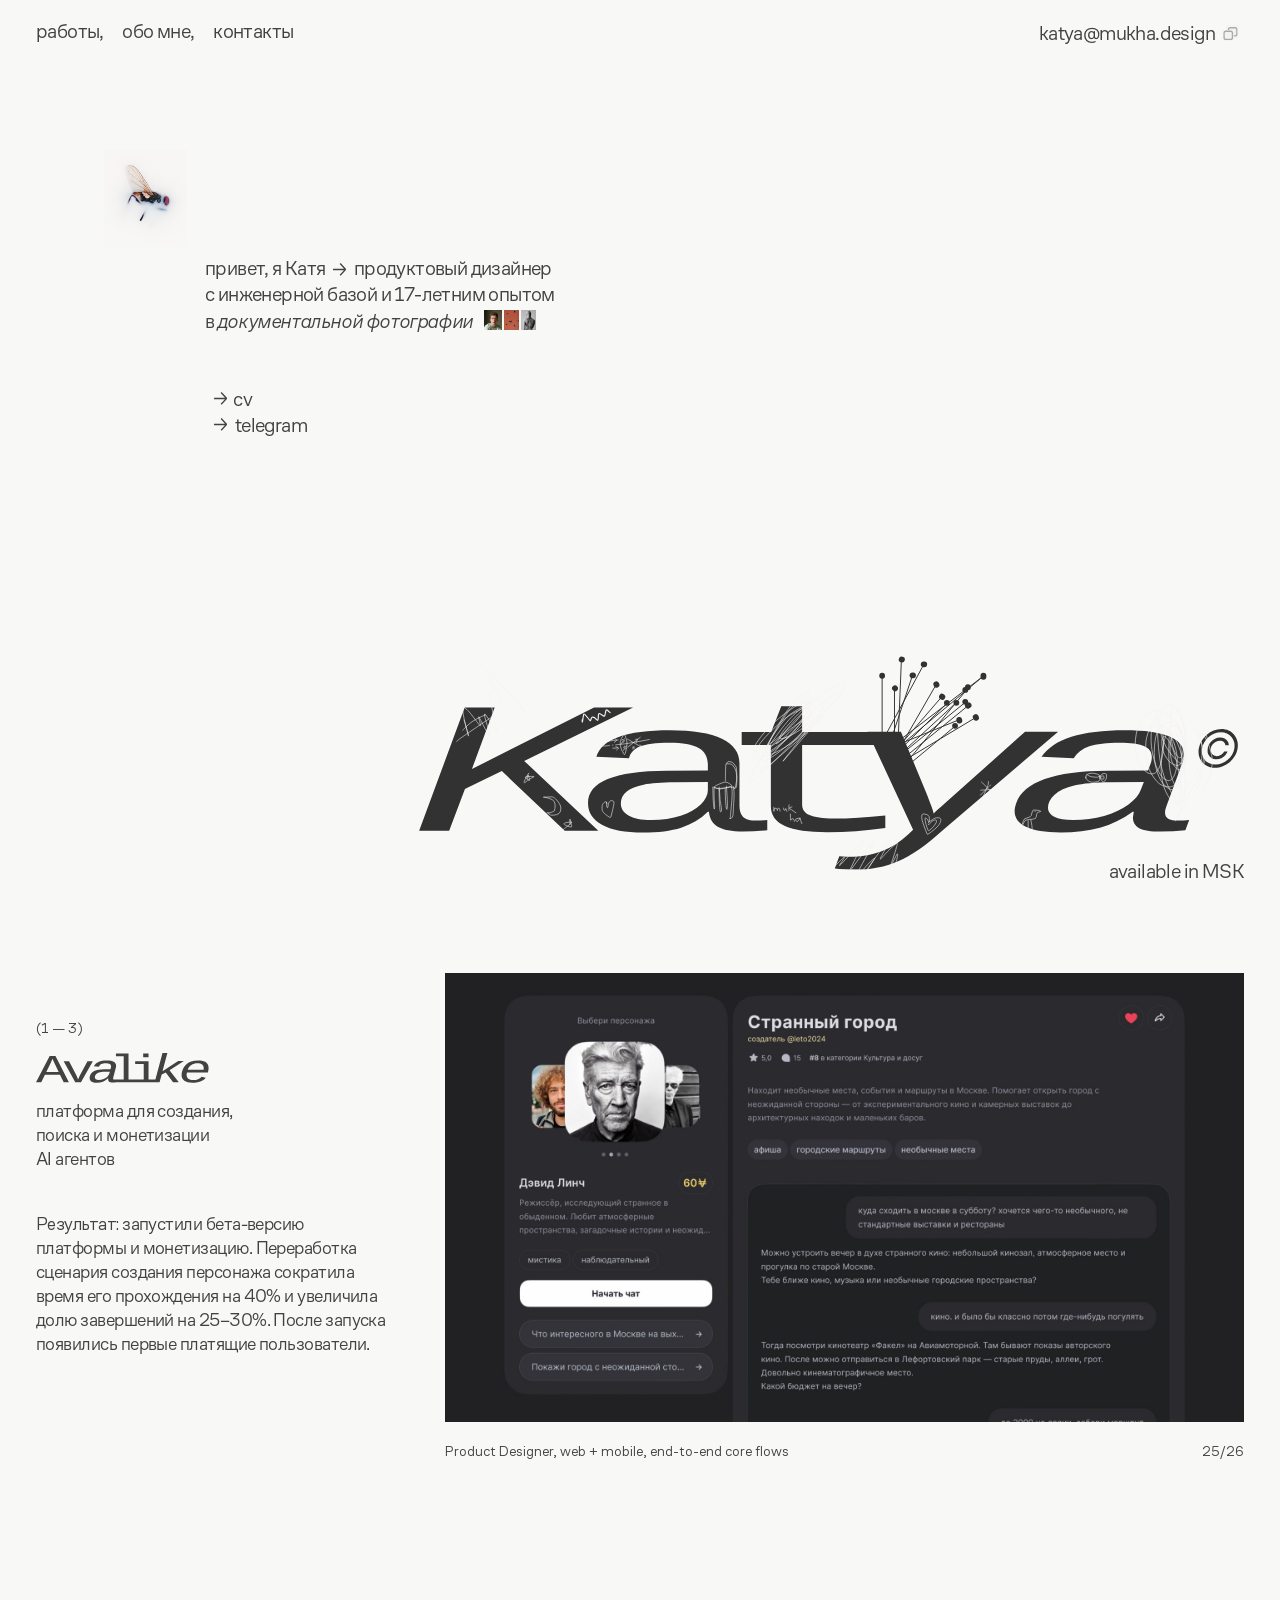
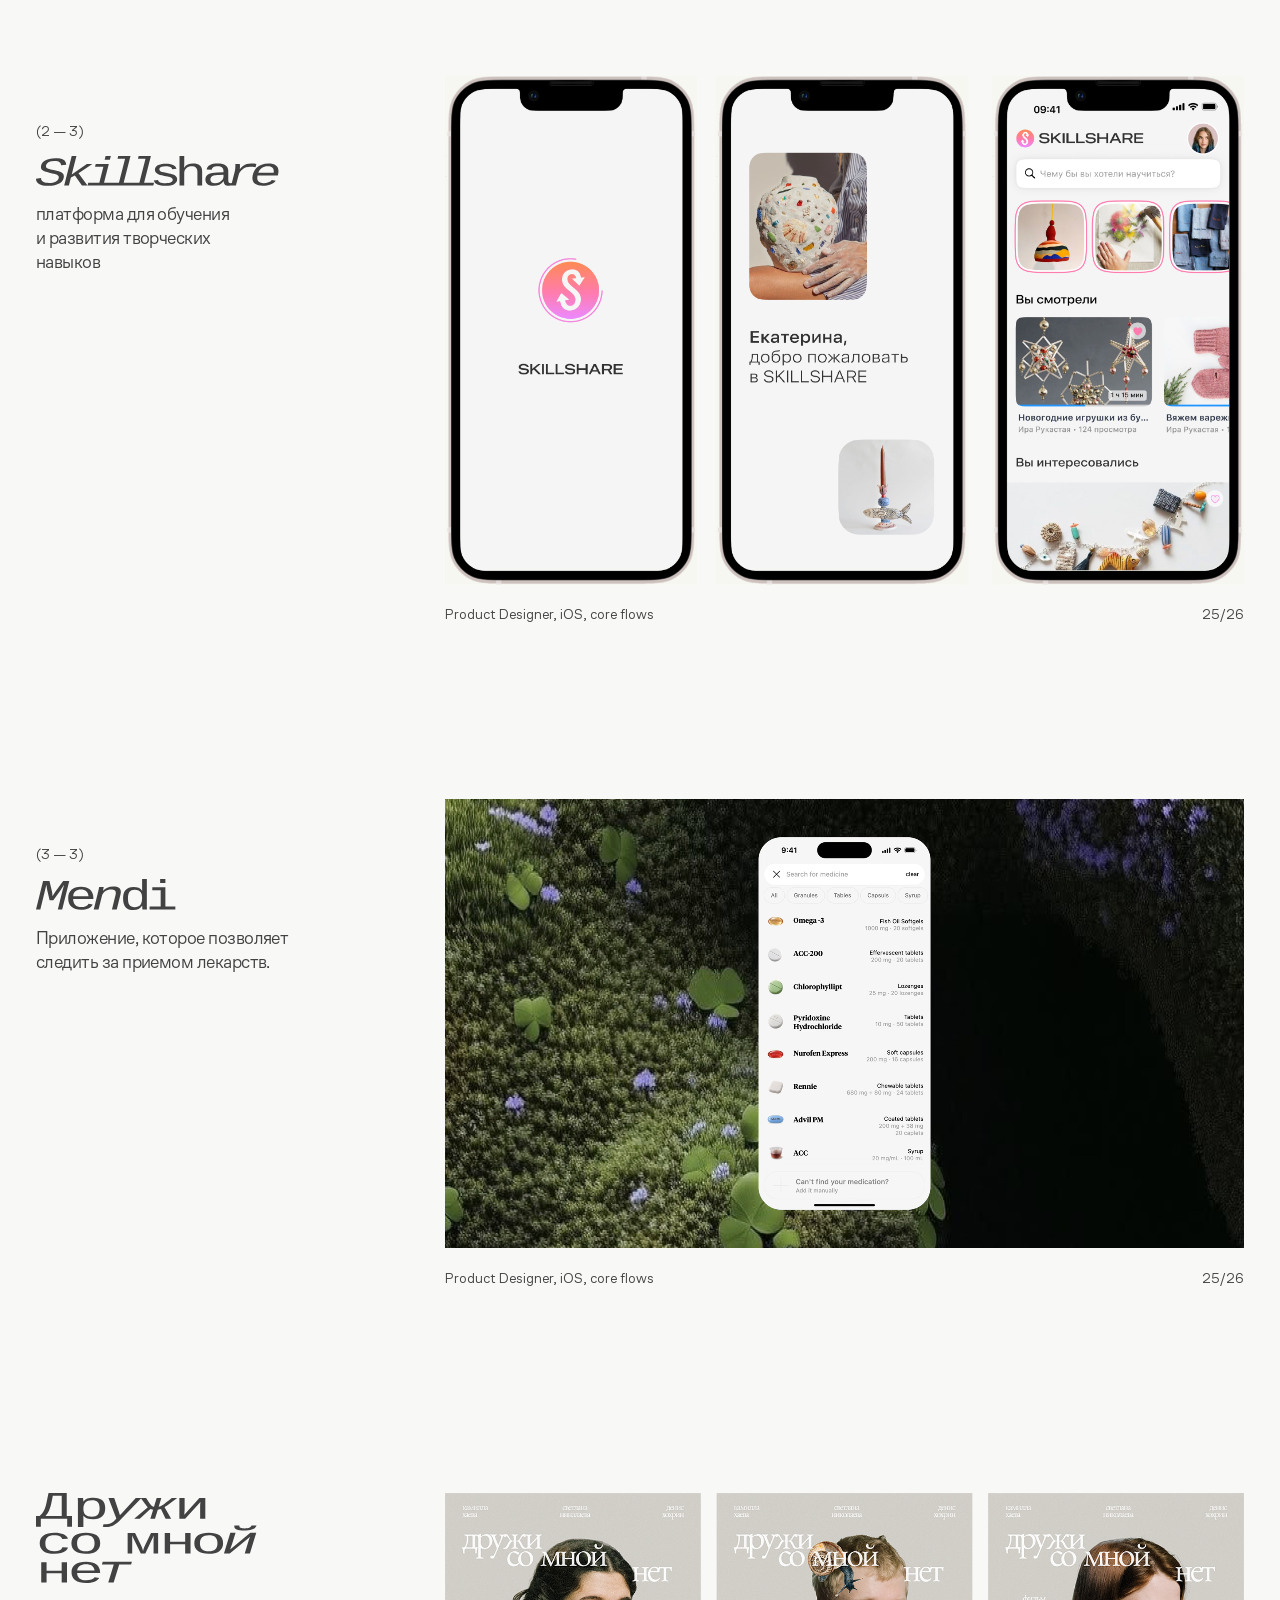
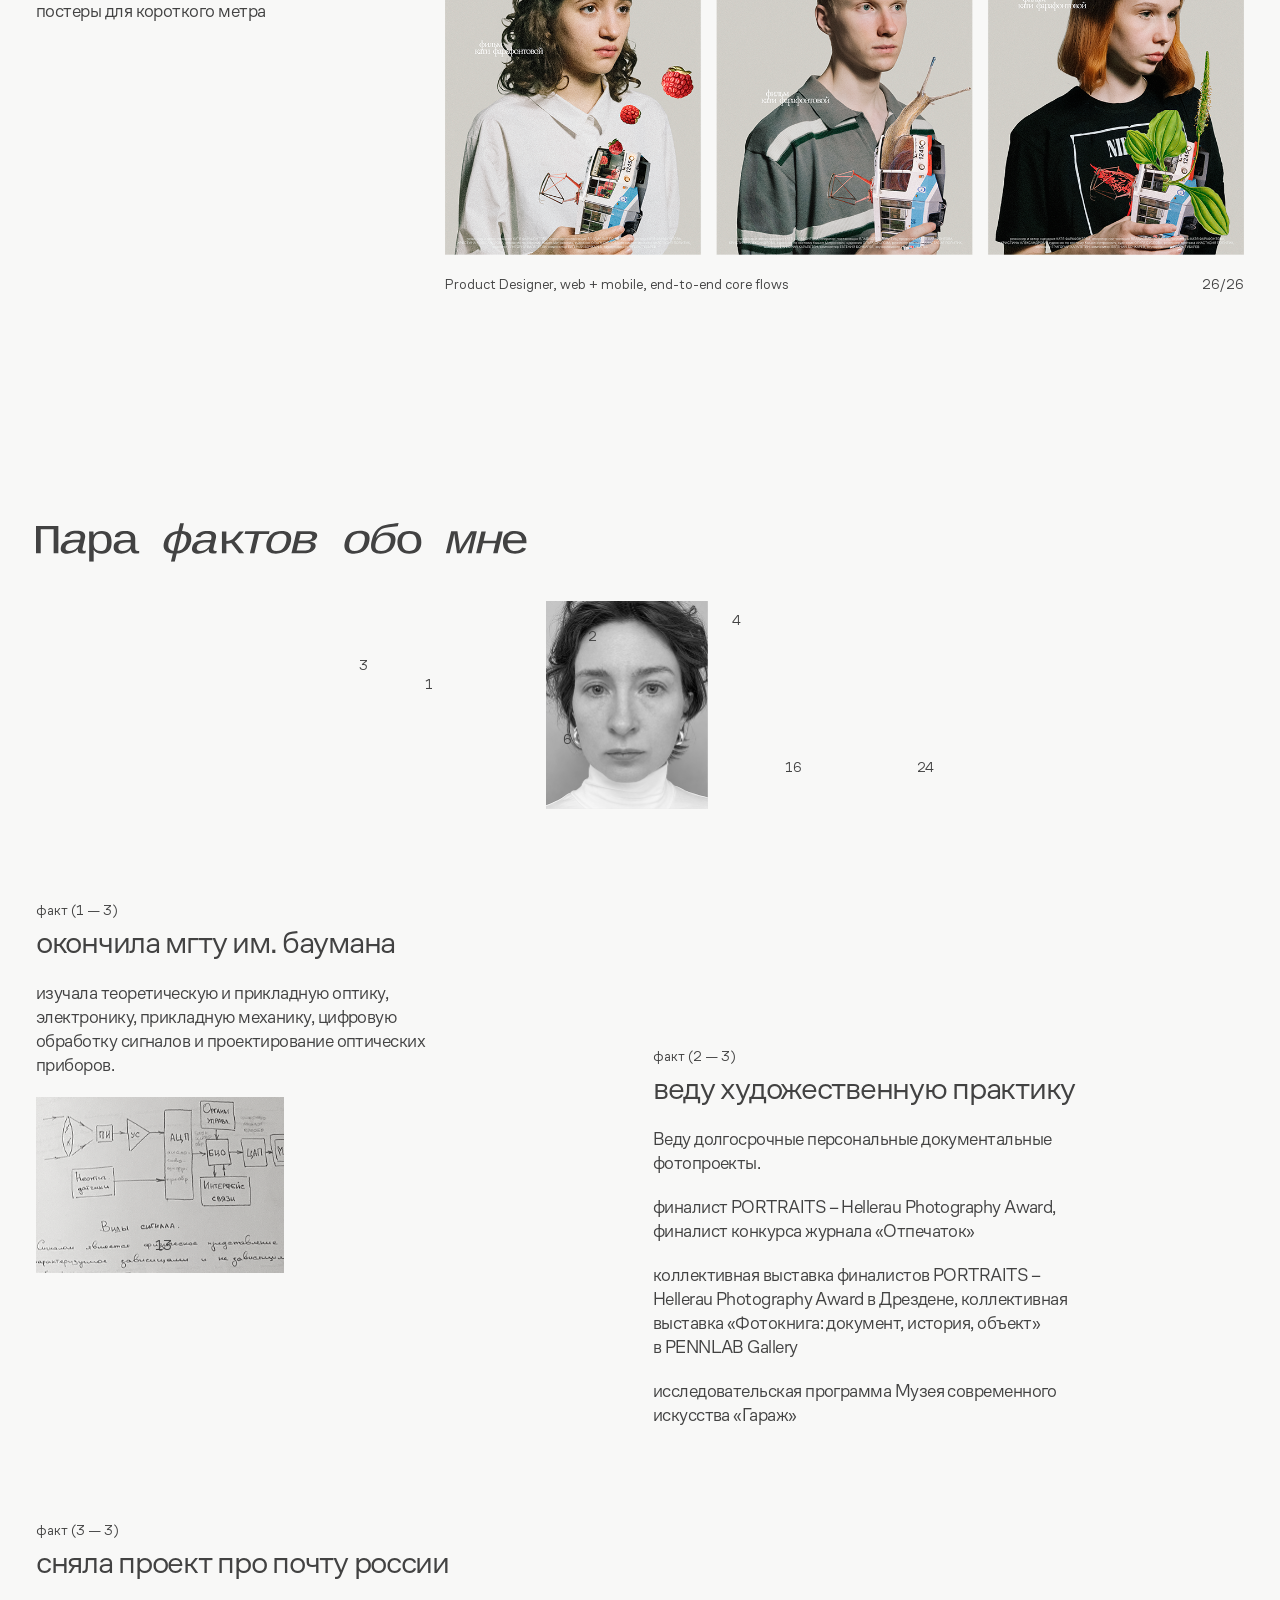
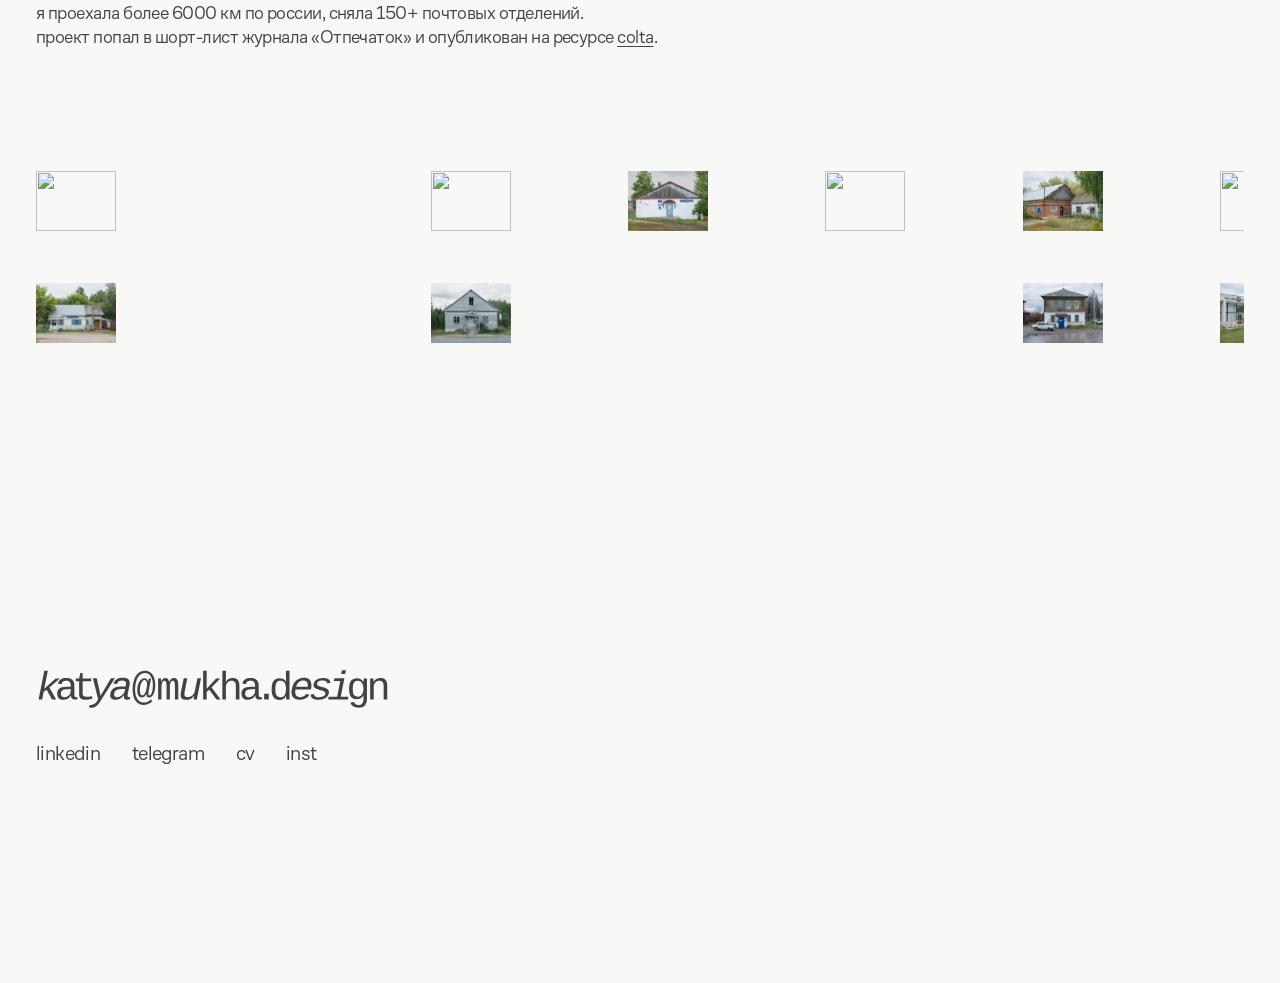
==== index.html @ 32e82dcf "-" ====
<!doctype html>
<html lang="ru">
<head>
<!-- Google tag (gtag.js) -->
<script async src="https://www.googletagmanager.com/gtag/js?id=G-QPD2THNE8F"></script>
<script>
  window.dataLayer = window.dataLayer || [];
  function gtag(){dataLayer.push(arguments);}
  gtag('js', new Date());

  gtag('config', 'G-QPD2THNE8F');
</script>

  <meta charset="utf-8">
  <meta name="viewport" content="width=device-width, initial-scale=1">
  <title>Katya Mukha | Product designer</title>
  <meta name="description" content="Катя Мукха — продуктовый дизайнер с инженерным и визуальным бэкграундом. Проектирование веб- и мобильных интерфейсов с нуля, разработка дизайн-систем.">
  <link rel="canonical" href="https://mukha.design/">
  <meta property="og:type" content="website">
  <meta property="og:url" content="https://mukha.design/">
  <meta property="og:locale" content="ru_RU">
  <meta property="og:title" content="Katya Mukha | Product designer">
  <meta property="og:description" content="Катя Мукха — продуктовый дизайнер с инженерным и визуальным бэкграундом. Проектирование веб- и мобильных интерфейсов с нуля, разработка дизайн-систем.">
  <meta name="twitter:card" content="summary_large_image">
  <meta name="twitter:title" content="Katya Mukha | Product designer">
  <meta name="twitter:description" content="Катя Мукха — продуктовый дизайнер с инженерным и визуальным бэкграундом. Проектирование веб- и мобильных интерфейсов с нуля, разработка дизайн-систем.">
  <meta property="og:image" content="https://mukha.design/og-cover.png">
  <meta property="og:image:width" content="1200">
  <meta property="og:image:height" content="630">
  <meta property="og:image:type" content="image/png">
  <meta name="twitter:image" content="https://mukha.design/og-cover.png">
  <link rel="icon" type="image/svg+xml" href="assets/favicon.svg">
  <link rel="apple-touch-icon" sizes="180x180" href="/apple-touch-icon.png">
  <style>
    @font-face {
      font-family: "CoFo Sans Trial";
      src: url("assets/fonts/CoFoSans-Light-Trial.otf") format("opentype");
      font-weight: 300;
      font-style: normal;
      font-display: swap;
    }

    @font-face {
      font-family: "CoFo Sans Trial";
      src: url("assets/fonts/CoFoSans-LightItalic-Trial.otf") format("opentype");
      font-weight: 300;
      font-style: italic;
      font-display: swap;
    }

    @font-face {
      font-family: "CoFo Sans Pro";
      src: url("assets/fonts/CoFoSansPro-RegularItalic-Trial.woff") format("woff");
      font-weight: 400;
      font-style: italic;
      font-display: swap;
    }

    @font-face {
      font-family: "CoFo Sans Trial";
      src: url("assets/fonts/cofosans-regular-trial.woff2") format("woff2");
      font-weight: 400;
      font-style: normal;
      font-display: swap;
    }

    :root {
      --background: #f8f8f7;
      --text: #424242;
      --page-padding: 36px;
      --grid-gutter: 20px;
      --font-primary-family: "CoFo Sans Trial", Arial, sans-serif;
      --font-primary-weight: 300;
      --font-primary-size: 20px;
      --font-body-size: 18px;
      --font-body-line-height: 24px;
      --font-primary-line-height: 26px;
      --font-primary-letter-spacing: -0.03em;
      --font-caption-family: var(--font-primary-family);
      --font-caption-size: 14px;
      --font-caption-weight: 400;
      --font-caption-line-height: 18px;
      --font-caption-letter-spacing: 0;
      --arrow-width: 13.333px;
      --arrow-height: 12.378px;
      --copy-icon-scale: 0.9090909;
      --copy-icon-copied-scale: 0.7438016;
      --hero-intro-size: var(--font-primary-size);
      --hero-intro-line-height: var(--font-primary-line-height);
      --font-primary-menu-gap: calc(var(--font-primary-line-height) * 0.7142857);
      --font-primary-link-gap: calc(var(--font-primary-line-height) * 1.2142857);
      --font-primary-floating-gap: calc(var(--font-primary-line-height) * 1.6071429);
      /* Avalike reference: x-height 27.388 in a 39-unit SVG. */
      --case-heading-height: 30.896px;
      --heading-x-height: calc(var(--case-heading-height) * 0.702256410);
      --friends-heading-height: 90px;
    }

    * {
      box-sizing: border-box;
    }

    html {
      scroll-behavior: smooth;
    }

    html,
    body {
      margin: 0;
      min-height: 100%;
      background: var(--background);
      color: var(--text);
      font-family: var(--font-primary-family);
      font-size: var(--font-primary-size);
      font-weight: var(--font-primary-weight);
      line-height: var(--font-primary-line-height);
      letter-spacing: var(--font-primary-letter-spacing);
      font-synthesis: none;
      -webkit-font-smoothing: antialiased;
    }

    a {
      color: inherit;
      text-decoration: none;
    }

    a:hover,
    a:focus-visible {
      text-decoration: none;
      opacity: 0.8;
    }

    .hero__top-links a:hover,
    .hero__top-links a:focus-visible {
      text-decoration: none;
      opacity: 1;
    }

    .hero__top-links a {
      position: relative;
      display: inline-block;
    }

    .hero__top-links a::after {
      position: absolute;
      right: 0;
      bottom: 0;
      left: 0;
      height: 1.3px;
      background: currentColor;
      content: "";
      clip-path: inset(0 100% 0 0);
      transition: clip-path 220ms ease;
    }

    .hero__top-links a:hover::after,
    .hero__top-links a:focus-visible::after {
      clip-path: inset(0);
    }

    .hero__top-links a[href*="t.me"]::after {
      background: linear-gradient(
        to right,
        currentColor 0 52%,
        transparent 52% 66%,
        currentColor 66% 100%
      );
    }

    .hero {
      position: relative;
      display: grid;
      grid-template-columns: repeat(12, minmax(0, 1fr));
      grid-template-rows: 26px 1fr;
      column-gap: var(--grid-gutter);
      width: 100%;
      height: 100svh;
      min-height: 0;
      padding: 14px var(--page-padding) 38px;
      overflow: hidden;
    }

    .hero__header {
      position: absolute;
      z-index: 10;
      top: 18px;
      right: var(--page-padding);
      left: var(--page-padding);
      display: flex;
      align-items: flex-start;
      justify-content: space-between;
      gap: 32px;
      font-family: var(--font-primary-family);
      font-size: var(--font-primary-size);
      font-weight: var(--font-primary-weight);
      line-height: var(--font-primary-line-height);
      letter-spacing: var(--font-primary-letter-spacing);
    }

    .hero__nav {
      position: fixed;
      z-index: 30;
      top: 18px;
      left: var(--page-padding);
      display: flex;
      align-items: flex-start;
      gap: var(--font-primary-menu-gap);
      height: var(--font-primary-line-height);
    }

    .hero__nav a:first-of-type {
      transition:
        top 300ms ease,
        font-size 300ms ease,
        line-height 300ms ease,
        letter-spacing 300ms ease;
    }

    .hero__nav-toggle {
      display: none;
    }

    .hero__top-links {
      display: flex;
      flex-direction: column;
      align-items: flex-start;
      gap: 0;
      font: inherit;
    }

    .hero__intro .hero__top-links {
      margin-top: calc(2 * var(--font-primary-line-height));
      margin-left: 9px;
    }

    .hero__intro .hero__top-links a {
      display: flex;
      align-items: center;
      height: var(--font-primary-line-height);
      line-height: var(--font-primary-line-height);
    }

    .hero__email {
      position: relative;
      display: inline-flex;
      align-items: center;
      gap: 1px;
      padding: 0;
      color: inherit;
      font: inherit;
      white-space: nowrap;
      background: transparent;
      border: 0;
      border-radius: 3px;
      cursor: pointer;
    }

    .hero__email:hover .hero__email-text,
    .hero__email:focus-visible .hero__email-text {
      text-decoration: none;
    }

    .hero__copy-icon {
      display: block;
      width: 28px;
      height: 28px;
      flex: 0 0 28px;
      transform: translateY(1px) scale(var(--copy-icon-scale));
    }

    .hero__copy-confirmation {
      position: absolute;
      top: calc(100% + 8px);
      right: 0;
      z-index: 2;
      padding: 4px 8px;
      border-radius: 3px;
      background: var(--background);
      font-size: 12px;
      opacity: 0;
      visibility: hidden;
      white-space: nowrap;
      transition: opacity 160ms ease, visibility 160ms ease;
    }

    .hero__email.is-copied .hero__copy-icon {
      transform: translateY(1px) scale(var(--copy-icon-copied-scale));
    }

    .hero__email.is-copied .hero__copy-confirmation {
      opacity: 1;
      visibility: visible;
    }

    /* Vertical hero positions scale from a 700px viewport height. */
    .hero__intro {
      position: absolute;
      top: calc(100svh * 258 / 700);
      left: 237px;
      width: max-content;
      font-family: "CoFo Sans Trial", Arial, sans-serif;
      font-size: var(--hero-intro-size);
      font-weight: 300;
      line-height: var(--hero-intro-line-height);
      letter-spacing: var(--font-primary-letter-spacing);
      font-synthesis: none;
      font-variant-ligatures: common-ligatures contextual;
      font-feature-settings: "liga" 1, "calt" 1;
    }

    .hero__intro p {
      margin: 0;
    }

    .hero__line {
      display: block;
      white-space: nowrap;
    }

    .hero__arrow {
      display: inline-block;
      width: var(--arrow-width);
      height: var(--arrow-height);
      margin: 0 4px;
      vertical-align: -1px;
    }

    .hero__mukha {
      position: absolute;
      top: calc(100svh * 149 / 700);
      left: 104px;
      display: block;
      width: 130.4px;
      height: 150.4px;
      object-fit: contain;
      mix-blend-mode: darken;
      opacity: 0;
      transition: opacity 180ms ease;
    }

    /* Effect preset: "закрашивание мушки" — toggle .hero__mukha-overlay on to restore. */
    .hero__mukha-overlay {
      position: absolute;
      z-index: 1;
      pointer-events: none;
      background: rgb(230 57 70 / 30%);
      outline: 1px solid #e63946;
      opacity: 0;
      transition: opacity 180ms ease;
    }

    .hero__mukha-overlay.is-fill-effect {
      opacity: 1;
    }

    .loader-screen {
      position: fixed;
      z-index: 99;
      inset: 0;
      background: var(--background);
      transition: opacity 600ms ease;
    }

    .hero__header,
    .hero__intro,
    .hero__katya,
    .hero__status,
    .hero__email--bottom {
      opacity: 0;
      transition: opacity 600ms ease;
    }

    .hero__katya svg,
    .hero__katya > img {
      display: block;
      width: 100%;
      height: auto;
      pointer-events: none;
    }

    body.is-loaded .hero__header,
    body.is-loaded .hero__intro,
    body.is-loaded .hero__katya,
    body.is-loaded .hero__status,
    body.is-loaded .hero__email--bottom {
      opacity: 1;
    }

    body.is-loaded .hero__status,
    body.is-loaded .hero__katya,
    body.is-loaded .hero__email--bottom {
      opacity: 1;
      visibility: visible;
    }

    body.is-fly-complete .loader-screen {
      opacity: 0;
    }

    .loader-fly {
      position: fixed;
      z-index: 100;
      top: 50%;
      left: 50%;
      width: 81.5px;
      height: 94px;
      object-fit: contain;
      pointer-events: none;
      transform: translate(-50%, -50%);
      mix-blend-mode: darken;

      transition:
        top 600ms cubic-bezier(0.65, 0, 0.35, 1),
        left 600ms cubic-bezier(0.65, 0, 0.35, 1),
        width 600ms cubic-bezier(0.65, 0, 0.35, 1),
        height 600ms cubic-bezier(0.65, 0, 0.35, 1);
    }

    .loader-fly.is-spinning {
      animation: loader-fly-spin 1500ms linear 1 forwards;
    }

    @keyframes loader-fly-spin {
      from {
        transform: translate(-50%, -50%) rotate(var(--fly-start-angle));
      }
      to {
        transform: translate(-50%, -50%) rotate(var(--fly-end-angle));
      }
    }

    body.is-fly-complete .hero__mukha {
      opacity: 1;
    }

    .hero__link-arrow {
      display: inline-block;
      width: var(--arrow-width);
      height: var(--arrow-height);
      vertical-align: -1px;
    }

    .hero__top-links a:first-child .hero__link-arrow {
      margin-right: 6px;
    }

    .hero__top-links a:nth-child(2) .hero__link-arrow {
      margin-right: 7.5px;
    }

    .hero__intro em {
      color: var(--text);
      font-family: "CoFo Sans Pro", Arial, sans-serif;
      font-style: italic;
      font-weight: 400;
      letter-spacing: -0.02em;
      font-synthesis: none;
    }

    .hero__photo-trigger {
      cursor: pointer;
    }

    .hero__photo-stack {
      position: absolute;
      z-index: 50;
      top: calc(50% + 20px);
      left: 50%;
      width: calc(100% - 2 * var(--page-padding));
      height: min(58svh, 430px);
      transform: translate(-50%, -50%);
      pointer-events: none;
    }

    .hero__photo-stack.is-open {
      pointer-events: auto;
      cursor: default;
    }

    .hero__photo-stack img {
      position: absolute;
      top: 50%;
      left: 50%;
      display: block;
      width: auto;
      height: clamp(150px, 18vw, 270px);
      max-height: 100%;
      object-fit: contain;
      opacity: 0;
      transform: translate(-50%, -50%) translate(var(--fan-x, 0px), var(--fan-y, 0px)) scale(var(--photo-scale, 1));
      transition: transform 800ms cubic-bezier(0.22, 1, 0.36, 1), height 800ms cubic-bezier(0.22, 1, 0.36, 1), opacity 320ms ease;
      will-change: transform, height, opacity;
      user-select: none;
      -webkit-user-drag: none;
      pointer-events: none;
    }

    .hero__photo-stack.is-open img {
      opacity: 1;
    }

    .hero__photo-stack.is-resetting img {
      transition: none;
    }

    .hero__photo-stack.is-closing {
      pointer-events: none;
    }

    .hero__photo-stack img.is-loop-clone {
      opacity: 0;
    }

    .hero__photo-stack.is-open.is-looping img.is-loop-clone {
      opacity: 1;
    }

    .hero__photo-stack.is-open.is-closing img {
      opacity: var(--closing-opacity, 1);
      transition: transform 800ms cubic-bezier(0.22, 1, 0.36, 1), height 800ms cubic-bezier(0.22, 1, 0.36, 1), opacity var(--closing-fade-duration, 800ms) ease;
    }

    @media (prefers-reduced-motion: reduce) {
      .hero__photo-stack,
      .hero__photo-stack img { transition-duration: 0ms; }
    }

    @media (max-width: 999px) {
      .hero__photo-stack { display: none; }
      .hero__photo-trigger { cursor: auto; }
    }

    @media (min-width: 768px) {
      .hero__photo-stack { display: none; }
    }

    .mobile-photo-viewer {
      display: none;
    }

    .desktop-photo-composition {
      display: none;
    }

    @media (max-width: 767px) {
      .mobile-photo-viewer {
        position: fixed;
        z-index: 1000;
        inset: 0;
        align-items: center;
        justify-content: center;
        overflow: hidden;
        background: transparent;
        opacity: 0;
        visibility: hidden;
        transition: opacity 260ms ease, visibility 0s linear 260ms;
      }

      .mobile-photo-viewer.is-open {
        display: flex;
        opacity: 1;
        visibility: visible;
        transition-delay: 0s;
      }

      .mobile-photo-viewer__close {
        position: absolute;
        z-index: 20;
        top: 16px;
        left: 16px;
        display: grid;
        width: 36px;
        height: 36px;
        padding: 0;
        place-items: center;
        color: var(--text);
        font: 300 28px/1 var(--font-primary-family);
        background: transparent;
        border: 0;
        cursor: pointer;
      }

      .mobile-photo-viewer__deck {
        position: relative;
        width: 100%;
        height: 78dvh;
        touch-action: pan-y;
        user-select: none;
      }

      .mobile-photo-viewer__card {
        position: absolute;
        top: 50%;
        left: 50%;
        width: 82vw;
        max-height: 73dvh;
        object-fit: contain;
        transform: translate3d(-50%, -50%, 0) rotate(var(--card-rotation)) scale(var(--card-scale));
        transform-origin: center center;
        opacity: var(--card-opacity);
        transition: transform 520ms cubic-bezier(.22,.75,.25,1), opacity 420ms ease;
        will-change: transform, opacity;
        pointer-events: none;
        -webkit-user-drag: none;
        backface-visibility: hidden;
        -webkit-backface-visibility: hidden;
        image-rendering: auto;
        border-radius: 2px;
      }

      .mobile-photo-viewer__card.is-active {
        pointer-events: auto;
        cursor: grab;
      }

      .mobile-photo-viewer__card.is-dragging {
        cursor: grabbing;
        transition: none;
      }

      .mobile-photo-viewer__card.is-exiting {
        transition: transform 250ms cubic-bezier(.22,.75,.25,1), opacity 220ms ease;
      }

      .mobile-photo-viewer__deck.is-advancing .mobile-photo-viewer__card:not(.is-exiting) {
        transition: transform 520ms cubic-bezier(.22,1,.36,1), opacity 420ms ease;
      }
    }

    .hero__nav,
    .hero__top-links,
    .hero__status,
    .hero__email,
    .case-screen,
    .facts-screen {
      font-family: var(--font-primary-family);
      font-weight: var(--font-primary-weight);
      font-synthesis: none;
    }

    .hero__intro .hero__line:not(:first-child),
    .hero__nav,
    .hero__top-links,
    .hero__status,
    .hero__email,
    .case-screen,
    .facts-screen {
      opacity: 1;
    }

    .hero__photo-cue {
      position: relative;
      display: inline-flex;
      align-items: center;
      margin-left: 10px;
      vertical-align: -4px;
      font-family: var(--font-primary-family);
      font-style: normal;
    }

    .hero__photo-thumbs {
      display: inline-flex;
      align-items: center;
      gap: 2px;
      transform: translateY(-2px);
    }

    .hero__photo-thumbs img {
      display: block;
      width: auto;
      height: 20px;
      object-fit: contain;
      transition: transform 250ms cubic-bezier(.22,.75,.25,1);
      will-change: transform;
    }

    @media (min-width: 768px) {
      .hero__photo-thumbs:hover img:nth-child(1) { transform: translate(-2px, 0) scale(1.01); }
      .hero__photo-thumbs:hover img:nth-child(2) { transform: translate(0, -2px) scale(1.01); }
      .hero__photo-thumbs:hover img:nth-child(3) { transform: translate(2px, 0) scale(1.01); }
      .hero__photo-thumbs img { cursor: pointer; }

      .desktop-photo-composition {
        position: fixed;
        display: block;
        z-index: 900;
        inset: 0;
        overflow: hidden;
        background: rgba(248, 248, 247, .06);
        opacity: 0;
        visibility: hidden;
        transition: opacity 280ms ease, visibility 0s linear 680ms;
      }

      .desktop-photo-composition.is-open {
        opacity: 1;
        visibility: visible;
        transition-delay: 0s;
      }

      .desktop-photo-composition__card {
        position: absolute;
        top: 50%;
        left: 50%;
        display: block;
        width: var(--photo-width);
        height: var(--photo-height);
        max-width: 38vw;
        max-height: 72vh;
        object-fit: contain;
        opacity: 0;
        transform: translate3d(var(--origin-x), var(--origin-y), 0) rotate(0deg) scale(.32);
        transform-origin: center center;
        transition: transform 760ms cubic-bezier(.16,1,.3,1), opacity 520ms ease;
        will-change: transform, opacity;
        user-select: none;
        -webkit-user-drag: none;
        cursor: zoom-in;
      }

      .desktop-photo-composition__card:nth-child(4) { object-fit: cover; }

      .desktop-photo-composition.is-open .desktop-photo-composition__card {
        opacity: 1;
        transform: translate3d(calc(-50% + var(--layout-x) + var(--parallax-x)), calc(-50% + var(--layout-y) + var(--parallax-y)), 0) rotate(var(--layout-rotation)) scale(1);
        transition-delay: var(--stagger);
      }

      .desktop-photo-composition__card.is-hovered {
        z-index: 20 !important;
        transform: translate3d(calc(-50% + var(--layout-x) + var(--parallax-x)), calc(-50% + var(--layout-y) + var(--parallax-y) - 4px), 0) rotate(0deg) scale(1.035) !important;
      }

      .desktop-photo-composition.is-focused .desktop-photo-composition__card:not(.is-focused) { opacity: .2; }
      .desktop-photo-composition__card.is-focused {
        z-index: 40 !important;
        width: 80vw;
        height: auto;
        max-width: 80vw;
        max-height: 82vh;
        object-fit: contain;
        transform: translate3d(-50%, -50%, 0) rotate(0deg) scale(1) !important;
      }

      .desktop-photo-composition.is-closing .desktop-photo-composition__card {
        opacity: 0;
        transform: translate3d(var(--origin-x), var(--origin-y), 0) rotate(0deg) scale(.32);
        transition-duration: 480ms;
        transition-delay: 0ms;
      }

      .desktop-photo-composition__close {
        position: absolute;
        z-index: 50;
        top: 18px;
        left: 20px;
        padding: 4px 8px;
        color: var(--text);
        font: 300 28px/1 var(--font-primary-family);
        background: transparent;
        border: 0;
        cursor: pointer;
        display: none;
      }
    }

    @media (min-width: 768px) and (prefers-reduced-motion: reduce) {
      .desktop-photo-composition,
      .desktop-photo-composition__card { transition-duration: 180ms; }
      .desktop-photo-composition__card { transition-property: opacity; }
    }

    .hero__photo-trigger.is-photos-open .hero__photo-thumbs img {
      visibility: hidden;
    }

    .hero__status {
      position: absolute;
      right: var(--page-padding);
      bottom: 16px;
      width: auto;
      text-align: right;
      font-family: var(--font-primary-family);
      font-size: var(--font-primary-size);
      font-weight: var(--font-primary-weight);
      line-height: var(--font-primary-line-height);
      letter-spacing: var(--font-primary-letter-spacing);
    }

    .hero__katya {
      position: absolute;
      right: 16px;
      bottom: 42px;
      display: block;
      width: min(681.6px, calc(80vw - 25.6px));
      height: auto;
      max-width: calc(100vw - 32px);
    }

    .hero__email--bottom {
      position: absolute;
      top: 18px;
      right: var(--page-padding);
      bottom: auto;
    }

    .case-screen {
      position: relative;
      display: grid;
      grid-template-columns: repeat(12, minmax(0, 1fr));
      column-gap: var(--grid-gutter);
      height: auto;
      min-height: calc(100svh + 25px);
      overflow: visible;
      padding: 0 var(--page-padding);
      background: var(--background);
    }

    .facts-screen__gallery {
      grid-template-rows: repeat(4, auto);
    }

    .facts-screen__gallery img:nth-child(n + 29) {
      display: none;
    }

    #case-avalike .case-screen__info {
      top: 106.5px;
    }

    #case-avalike .case-screen__content {
      margin-top: 72.5px;
    }

    #case-skillshare .case-screen__info,
    #case-mendi .case-screen__info {
      top: 126.5px;
    }

    #case-friends .case-screen__info {
      top: 92.5px;
    }

    @media (min-width: 700px) and (max-width: 900px) {
      #case-friends .case-screen__description span {
        display: block;
      }
    }

    .case-screen__text-logo {
      max-width: 300px;
      margin: 0 0 16px;
      font-size: 54px;
      font-weight: 400;
      line-height: 50px;
      letter-spacing: -0.05em;
    }

    .facts-screen {
      position: relative;
      min-height: 1984px;
      padding: 52px 36px;
      overflow: visible;
    }

    .facts-screen__title {
      display: block;
      width: auto;
      height: var(--case-heading-height);
    }

    .facts-screen__marker {
      position: absolute;
      z-index: 2;
      top: calc(52px + var(--case-heading-height) + var(--marker-y));
      left: calc(36px + var(--marker-x));
      font-family: var(--font-primary-family);
      font-size: 14px;
      font-weight: 400;
      line-height: 16px;
      color: var(--text);
      pointer-events: none;
    }

    .facts-screen__marker--portrait {
      top: var(--portrait-y);
      left: var(--portrait-x);
    }

    @media (max-width: 999px) {
      .facts-screen__marker:not(.facts-screen__marker--portrait) { display: none; }
    }

    /* Match lowercase height, while retaining each SVG's aspect ratio. */
    #avalike-title,
    #skillshare-title,
    #mendi-title,
    #facts-title,
    #contacts-title {
      width: auto;
    }

    #avalike-title {
      height: var(--case-heading-height);
    }

    #skillshare-title,
    #mendi-title {
      height: calc(var(--heading-x-height) * 39 / 27.925);
    }

    #facts-title {
      height: calc(var(--heading-x-height) * 51 / 28.514);
    }

    #contacts-title {
      height: calc(var(--heading-x-height) * 67 / 37.416);
    }

    #friends-title {
      width: auto;
      height: var(--friends-heading-height);
    }

    .facts-screen__portrait {
      position: absolute;
      top: calc(52px + var(--case-heading-height) + 47px);
      left: calc(36px + 39.8611vw);
      width: 162px;
      height: auto;
      transform: none;
    }

    .facts-screen__portrait img {
      display: block;
      width: 100%;
      height: auto;
      filter: grayscale(1);
    }

    .facts-screen__fact {
      position: absolute;
      max-width: 520px;
      font-size: var(--font-primary-size);
      line-height: var(--font-primary-line-height);
      letter-spacing: var(--font-primary-letter-spacing);
    }

    /* Second-level fact headings retain their own 32px / 38px type scale. */
    .facts-screen__fact h2 {
      display: block;
      margin: 10px 0 24px;
      font-size: 34px;
      font-weight: 400;
      line-height: 38px;
    }

    .facts-screen__fact p {
      margin: 0;
      max-width: 430px;
    }

    .facts-screen__fact--one > span {
      display: block;
      font-family: "CoFo Sans Trial", Arial, sans-serif;
      font-size: 14px;
      font-weight: 400;
      line-height: 24px;
      letter-spacing: -0.03em;
    }

    .facts-screen__fact--one h2 {
      margin: 4px 0 0;
      font-family: "CoFo Sans Trial", Arial, sans-serif;
      font-size: 32px;
      font-weight: 300;
      line-height: 38px;
      letter-spacing: -0.04em;
    }

    .facts-screen__fact--one p {
      margin-top: 20px;
      font-family: "CoFo Sans Trial", Arial, sans-serif;
      font-size: 19.6px;
      font-weight: 300;
      line-height: 23.4px;
      letter-spacing: -0.03em;
    }

    .facts-screen__baumanka {
      display: block;
      width: 248px;
      height: 176px;
      margin-top: 20px;
      object-fit: cover;
    }

    .facts-screen__fact--two > span {
      display: block;
      font-family: "CoFo Sans Trial", Arial, sans-serif;
      font-size: 14px;
      font-weight: 400;
      line-height: 24px;
      letter-spacing: -0.03em;
    }

    .facts-screen__fact--two h2 {
      margin: 4px 0 0;
      font-family: "CoFo Sans Trial", Arial, sans-serif;
      font-size: 32px;
      font-weight: 300;
      line-height: 38px;
      letter-spacing: -0.04em;
    }

    .facts-screen__fact--two p {
      margin: 20px 0 0;
      font-family: "CoFo Sans Trial", Arial, sans-serif;
      font-size: 19.6px;
      font-weight: 300;
      line-height: 23.4px;
      letter-spacing: -0.03em;
    }

    .facts-screen__fact--one {
      top: 430px;
      left: 36px;
    }

    .facts-screen__fact--two {
      top: 576px;
      left: 51%;
    }

    .facts-screen__fact--three {
      top: 1050px;
      left: 36px;
      max-width: 900px;
    }

    .facts-screen__fact--three h2 {
      display: block;
      margin: 4px 0 20px;
      font-size: 32px;
      font-weight: 300;
      line-height: 38px;
      letter-spacing: -0.04em;
    }

    .facts-screen__fact--three > span {
      display: block;
      font-size: 14px;
      line-height: 24px;
      letter-spacing: -0.03em;
    }

    .facts-screen__fact--three p {
      max-width: none;
      margin: 0;
      font-size: 19.6px;
      line-height: 23.4px;
      letter-spacing: -0.03em;
    }

    .facts-screen__fact--three a {
      text-decoration: underline;
      text-underline-offset: 3px;
    }

    .facts-screen__fact p {
      font-family: var(--font-primary-family) !important;
      font-size: var(--font-body-size) !important;
      font-weight: var(--font-primary-weight) !important;
      line-height: var(--font-body-line-height) !important;
      letter-spacing: var(--font-primary-letter-spacing) !important;
    }

    .facts-screen__gallery {
      position: absolute;
      top: 1300px;
      right: 36px;
      left: 36px;
      display: grid;
      grid-template-columns: repeat(7, 72px);
      justify-content: space-between;
      column-gap: 0;
      row-gap: min(134px, 9.5714vw);
      overflow: visible;
    }

    .facts-screen__gallery img {
      position: relative;
      display: block;
      z-index: 1;
      width: 72px;
      aspect-ratio: 4 / 3;
      object-fit: cover;
      transform: scale(1);
      transform-origin: center center;
      transition: transform 0.28s cubic-bezier(0.22, 1, 0.36, 1);
      will-change: transform;
    }

    .facts-screen__gallery img:hover {
      z-index: 20;
      transform: scale(4.4146);
    }

    .facts-screen__gallery img:nth-child(7n + 1) {
      transform-origin: left center;
    }

    .facts-screen__gallery img:nth-child(7n + 1):hover {
      transform: translateX(-40px) scale(4.4146);
    }

    .facts-screen__gallery img:nth-child(7n) {
      transform-origin: right center;
    }

    .facts-screen__gallery img:nth-child(7n):hover {
      transform: translateX(40px) scale(4.4146);
    }

    .facts-screen__gallery-indicator { display: none; }

    @media (min-width: 1000px) {
      .facts-screen {
        --post-gallery-top: 1140px;
        --post-gallery-padding: 160px;
        --post-gallery-image-width: 80px;
        --post-gallery-image-height: 60px;
        --post-gallery-indicator-gap: 20px;
        min-height: 1510px;
        overflow-x: clip;
      }

      .facts-screen__gallery {
        top: var(--post-gallery-top);
        right: 36px;
        grid-template-columns: none;
        grid-template-rows: auto;
        grid-auto-flow: column;
        grid-auto-columns: var(--post-gallery-image-width);
        justify-content: start;
        column-gap: calc((100% - 504px) / 6);
        padding-block: var(--post-gallery-padding);
        overflow-x: auto;
        overflow-y: hidden;
        overscroll-behavior-x: contain;
        scrollbar-width: none;
      }

      .facts-screen__gallery::-webkit-scrollbar {
        display: none;
      }

      .facts-screen__gallery img {
        width: var(--post-gallery-image-width);
        height: var(--post-gallery-image-height);
      }

      .facts-screen__gallery-indicator {
        display: block;
        position: absolute;
        top: calc(var(--post-gallery-top) + var(--post-gallery-padding) + var(--post-gallery-image-height) + var(--post-gallery-indicator-gap));
        right: 36px;
        left: 36px;
        height: 2px;
        border-radius: 999px;
        background: #d9d9d9;
        cursor: grab;
        touch-action: none;
      }

      .facts-screen__gallery-indicator:active { cursor: grabbing; }

      .facts-screen__gallery-indicator:focus-visible {
        outline: 1px solid #8e8e8e;
        outline-offset: 5px;
      }

      .facts-screen__gallery-indicator::before {
        content: "";
        position: absolute;
        inset: -9px 0;
      }

      .facts-screen__gallery-indicator-thumb {
        position: absolute;
        top: 0;
        left: 0;
        height: 100%;
        border-radius: inherit;
        background: #8e8e8e;
      }

      .facts-screen__gallery img:nth-child(n) {
        display: block;
      }

      .facts-screen__gallery img:nth-child(7n + 1):hover,
      .facts-screen__gallery img:nth-child(7n):hover {
        transform: scale(4.4146);
      }
    }

    @media (min-width: 1001px) {
      .facts-screen { min-height: 1622px; }

      .facts-screen__gallery {
        grid-template-columns: repeat(14, var(--post-gallery-image-width));
        grid-template-rows: repeat(2, var(--post-gallery-image-height));
        grid-auto-flow: row;
        row-gap: 52px;
      }

      .facts-screen__gallery-indicator { display: none; }
    }

    .contacts-screen {
      position: relative;
      display: flex;
      align-items: center;
      min-height: 50svh;
      padding: 52px 36px;
      overflow: hidden;
    }

    @media (min-width: 1000px) {
      .contacts-screen {
        min-height: calc(50svh + 40px);
        padding-bottom: 92px;
      }
    }

    .contacts-screen__content {
      position: relative;
    }

    .contacts-screen__email {
      display: block;
      margin: 0;
      color: var(--text);
      font-family: var(--font-primary-family);
      font-size: var(--font-primary-size);
      font-weight: var(--font-primary-weight);
      line-height: var(--font-primary-line-height);
      letter-spacing: var(--font-primary-letter-spacing);
    }

    .contacts-screen__email {
      width: auto;
      max-width: calc(100vw - (2 * var(--page-padding)));
      height: var(--case-heading-height);
    }

    #contacts-title {
      display: block;
      width: auto;

    }

    .contacts-screen__links {
      display: flex;
      gap: var(--font-primary-link-gap);
      margin-top: var(--font-primary-link-gap);
      font-family: var(--font-primary-family);
      font-size: var(--font-primary-size);
      font-weight: var(--font-primary-weight);
      line-height: var(--font-primary-line-height);
      letter-spacing: var(--font-primary-letter-spacing);
    }

    .contacts-screen__copy {
      display: none;
    }

    .contacts-screen__email {
      cursor: none;
    }

    .contacts-screen__links a {
      position: relative;
      display: inline-block;
      text-decoration: none;
    }

    .contacts-screen__links a::after {
      position: absolute;
      right: 0;
      bottom: 0;
      left: 0;
      height: 1.3px;
      background: currentColor;
      content: "";
      clip-path: inset(0 100% 0 0);
      transition: clip-path 220ms ease;
      pointer-events: none;
    }

    .contacts-screen__links a:hover::after,
    .contacts-screen__links a:focus-visible::after {
      clip-path: inset(0);
    }

    .contacts-screen__links a[href*="t.me"]::after {
      background: linear-gradient(to right, currentColor 0 calc(52% - 8px), transparent calc(52% - 8px) calc(66% - 6px), currentColor calc(66% - 6px) 100%);
    }

    .contacts-screen__links a:hover,
    .contacts-screen__links a:focus-visible {
      opacity: 1;
    }

    .contacts-screen__copy {
      border: 0;
    }

    .case-hover-cursor {
      position: fixed;
      z-index: 20;
      display: block;
      width: 20px;
      height: 20px;
      pointer-events: none;
      opacity: 0;
      transform: translate(-50%, -50%);
      transition: opacity 150ms ease;
    }

    .case-hover-cursor img {
      display: block;
      width: auto;
      height: 28px;
    }

    .case-hover-cursor.is-visible {
      opacity: 1;
    }

    .case-hover-cursor.is-case-hover {
      width: 156px;
      height: 28px;
    }

    .case-screen__info {
      position: absolute;
      z-index: 1;
      top: 193px;
      left: var(--page-padding);
      width: 350px;
    }

    .case-screen__index,
    .case-screen__count {
      margin: 0 0 28px;
      font-family: "CoFo Sans Trial", Arial, sans-serif;
      font-size: 16px;
      font-weight: 400;
      line-height: 18px;
      letter-spacing: 0;
      font-synthesis: none;
      color: var(--text);
    }

    .case-screen__count {
      margin: 0 0 0 auto;
    }

    .case-screen__logo {
      display: block;
      width: 218px;
      height: auto;
      margin-bottom: 16px;
    }

    .case-screen__description {
      max-width: 280px;
      margin: 0;
      font-family: var(--font-primary-family);
      font-size: 19.6px;
      font-weight: var(--font-primary-weight);
      line-height: 23.4px;
      letter-spacing: -0.03em;
      font-synthesis: none;
    }

    #case-avalike .case-screen__description {
      font-size: var(--font-primary-size);
      line-height: var(--font-primary-line-height);
    }

    .case-screen__rule {
      display: none;
      width: 244px;
      height: 1.1px;
      margin-top: 38px;
      background: repeating-linear-gradient(
        to right,
        currentColor 0,
        currentColor 4px,
        transparent 4px,
        transparent 8px
      );
    }

    .case-screen__visual {
      grid-column: 5 / span 8;
      grid-row: 1;
      align-self: start;
      width: 100%;
      margin: 0;
      cursor: none;
      display: flex;
      justify-content: flex-end;
    }

    .case-screen__visual :is(img, video) {
      display: block;
      width: auto;
      max-width: 100%;
      max-height: 562px;
      height: auto;
      cursor: none;
    }

    .case-screen.is-case-hover-area,
    .case-screen.is-case-hover-area * {
      cursor: none;
    }

    .case-screen__content {
      grid-column: 5 / span 8;
      grid-row: 1;
      width: fit-content;
      max-width: 100%;
      margin: 92.5px 0 0 auto;
      cursor: auto;
    }

    .case-screen__visual {
      width: fit-content;
      max-width: 100%;
    }

    .case-screen__footer {
      display: flex;
      width: 100%;
      align-items: baseline;
      gap: var(--font-primary-link-gap);
      font-family: "CoFo Sans Trial", Arial, sans-serif;
      font-size: 16px;
      font-weight: 400;
      line-height: 18px;
      letter-spacing: 0;
      font-synthesis: none;
      color: var(--text);
      margin-top: 20px;
      position: relative;
      top: 0;
    }

    .case-screen__caption,
    .case-screen__count {
      margin: 0;
    }

    .case-screen__count {
      margin-left: auto;
    }

    .case-screen__result {
      max-width: 760px;
      margin: 12px 0 0;
      font-family: var(--font-primary-family);
      font-size: var(--font-body-size);
      font-weight: var(--font-primary-weight);
      line-height: var(--font-body-line-height);
      letter-spacing: var(--font-primary-letter-spacing);
      color: var(--text);
    }

    @media (max-width: 999px) {
      .case-screen__result {
        max-width: 100%;
      }
    }

    @media (hover: none), (pointer: coarse) {
      .case-hover-cursor {
        display: none;
      }
    }

    @media (max-width: 700px) {
      :root {
        --page-padding: 20px;
        --grid-gutter: 12px;
      }

      .hero {
        display: block;
        min-height: 100svh;
        padding-top: 14px;
      }

      .hero__header {
        top: 18px;
        right: var(--page-padding);
        left: var(--page-padding);
        align-items: flex-start;
        font-size: 21.12px;
        line-height: 24.96px;
      }

      .hero__nav {
        height: auto;
        max-width: 155px;
        flex-wrap: wrap;
      }

      .hero__intro {
        position: absolute;
        top: 27vh;
        left: var(--page-padding);
        width: calc(100vw - var(--page-padding) * 2);
        margin-top: 0;
        font-size: var(--hero-intro-size);
        line-height: var(--hero-intro-line-height);
      }

      .hero__line {
        white-space: normal;
      }

      .hero__links {
        margin-top: 36px;
      }

      .hero__status {
        position: absolute;
        top: auto;
        right: var(--page-padding);
        left: auto;
        bottom: 16px;
        width: auto;
        margin-top: 0;
        font-size: 22px;
        line-height: 26px;
      }

      .hero__katya {
        right: 16px;
        bottom: 42px;
        width: calc(80vw - 25.6px);
        height: auto;
      }

      .case-screen {
        display: block;
        height: auto;
        min-height: 100svh;
        overflow: visible;
        padding: 10px 20px;
      }

      .case-screen:not(#case-friends) {
        margin-bottom: 32px;
      }

      .case-screen__info {
        position: relative;
        top: auto;
        left: auto;
        display: grid;
        grid-template-columns: minmax(0, 1fr) auto;
        grid-template-rows: auto auto auto;
        width: 100%;
      }

      #case-avalike .case-screen__info,
      #case-skillshare .case-screen__info,
      #case-mendi .case-screen__info,
      #case-friends .case-screen__info {
        top: auto;
      }

      .case-screen__logo {
        grid-column: 1;
        grid-row: 1;
        width: 220px;
      }

      .case-screen__index {
        grid-column: 2;
        grid-row: 1;
        align-self: end;
        justify-self: end;
        margin: 0;
        font-family: "CoFo Sans Trial", Arial, sans-serif;
        font-size: 14px;
        font-weight: 400;
        line-height: 24px;
        letter-spacing: -0.03em;
        text-align: right;
        transform: translateY(-20px);
      }

      .case-screen__count {
        font-family: "CoFo Sans Trial", Arial, sans-serif;
        font-size: 14px;
        font-weight: 400;
        line-height: 24px;
        letter-spacing: -0.03em;
      }

      .case-screen__description {
        grid-column: 1 / -1;
        grid-row: 2;
        width: 100%;
        max-width: none;
        font-size: var(--font-primary-size);
        line-height: var(--font-primary-line-height);
        letter-spacing: -0.588px;
      }

      .case-screen__description br {
        display: none;
      }

      #case-avalike .case-screen__result {
        grid-column: 1 / -1;
        grid-row: 3;
      }

      .case-screen__rule {
        grid-column: 1 / -1;
        grid-row: 3;
      }

      #case-avalike .case-screen__rule {
        grid-row: 4;
      }

      .case-screen__visual {
        position: relative;
        display: block;
        grid-column: auto;
        grid-row: auto;
        top: auto;
        right: auto;
        width: 100%;
        margin-top: 24px;
      }

      .case-screen__visual :is(img, video) {
        width: 100%;
      }

      .case-screen__content {
        display: block;
        width: 100%;
        max-width: 100%;
        margin: 0;
      }

      #case-avalike .case-screen__content {
        margin-top: 0;
      }

      .case-screen__footer {
        position: relative;
        display: flex;
        grid-column: auto;
        top: auto;
        right: auto;
        bottom: auto;
        margin-top: 20px;
        width: 100%;
        max-width: 100%;
        visibility: visible;
        gap: 16px;
        font-size: 16px;
        line-height: 22px;
      }

      .facts-screen__fact--one h2,
      .facts-screen__fact--two h2,
      .facts-screen__fact--three h2 {
        font-size: 32px;
        line-height: 38px;
      }

      .hero__fly-wrap {
        width: 92px;
        height: 70px;
      }

      .contacts-screen {
        min-height: 50svh;
        padding: 20px;
      }

      .contacts-screen__email {
        font-size: 22px;
      }

      .contacts-screen__copy {
        top: 4px;
        left: min(78vw, 500px);
      }
    }

    @media (min-width: 1000px) {
      .hero__katya {
        left: auto;
        right: var(--page-padding);
        margin-right: 0;
        width: min(681.6px, calc(80vw - 25.6px));
      }
    }

    @media (min-width: 1000px) {
      .hero__katya {
        width: min(824.736px, calc(96.8vw - 30.976px));
      }
    }

    @media (min-width: 701px) and (max-width: 999px) {
      .hero__intro {
        left: calc(16.6667vw - 12.667px);
      }
    }

    @media (min-width: 701px) and (max-width: 999px) {
      .hero__mukha {
        left: clamp(26px, calc(26vw - 156px), 104px);
        right: auto;
        width: clamp(83.456px, calc(6.9547vw + 34.773px), 104.32px);
        height: auto;
        translate: 0;
      }
    }

    @media (max-width: 700px) {
      .hero__intro {
        left: var(--page-padding);
        width: calc(100vw - (2 * var(--page-padding)));
      }
    }

    @media (max-width: 700px) {
      .hero__intro {
        top: calc(100svh * 254 / 700);
      }

      .hero__mukha {
        top: calc(100svh * 136 / 700);
        left: var(--page-padding);
        right: auto;
        translate: -14px 0;
      }
    }

    @media (max-width: 399px) {
      .hero__intro {
        top: calc(100svh * 234 / 700);
      }

      .hero__mukha {
        top: calc(100svh * 116 / 700);
      }
    }

    @media (max-width: 999px) {
      .hero__mukha {
        width: 104.32px;
        height: 120.32px;
        clip-path: inset(0 5% 0 8%);
      }

      .loader-fly {
        width: 65.2px;
        height: 75.2px;
      }
    }

    @media (max-width: 700px) {
      .hero__mukha {
        width: 83.456px;
        height: 96.256px;
      }
    }

    @media (min-width: 1000px) {
      .hero__mukha {
        top: calc(100svh * 149 / 700);
        left: 104px;
        right: auto;
        width: 130.4px;
        height: 150.4px;
      }
    }

    /* Стандартный десктоп: 1000–1444 px. */
    @media (min-width: 1000px) and (max-width: 1444px) {
      .hero__mukha {
        width: 104.32px;
        height: 120.32px;
      }

      .case-screen {
        min-height: 100svh;
      }
    }

    @media (min-width: 1000px) and (max-width: 1400px) {
      .hero__katya {
        bottom: 30px;
      }

      .hero__intro {
        top: calc(100svh * 198 / 700);
        left: 205px;
      }

      .hero__mukha {
        top: calc(100svh * 117 / 700);
        width: 83.456px;
        height: 96.256px;
      }
    }

    @media (min-width: 441px) and (max-width: 700px) {
      .hero__nav {
        max-width: none;
        flex-wrap: nowrap;
      }
    }

    @media (min-width: 501px) and (max-width: 699px) {
      .hero__top-links {
        gap: 0;
      }
    }

    @media (max-width: 1159px) {
      :root {
        --case-heading-height: 30.896px;
      }

      .case-screen {
        min-height: 50svh;
      }

      .facts-screen__fact--three {
        top: 1090px;
      }
    }

    @media (max-width: 999px) {
      .facts-screen {
        min-height: 0;
        padding: 40px var(--page-padding);
      }

      .facts-screen__portrait {
        position: relative;
        top: auto;
        left: auto;
        display: block;
        margin: 72px auto 32px;
        transform: none;
      }

      .facts-screen__fact,
      .facts-screen__fact--one,
      .facts-screen__fact--two,
      .facts-screen__fact--three {
        position: relative;
        inset: auto;
        width: 100%;
        max-width: 520px;
        margin: 0 0 32px;
      }

      .facts-screen__fact--three {
        max-width: 900px;
      }

      .facts-screen__gallery {
        position: relative;
        inset: auto;
        margin-top: 32px;
      }
    }

    @media (max-width: 699px) {
      .facts-screen__gallery {
        grid-template-columns: repeat(6, calc(13.3333% - 8px));
        justify-content: space-between;
        column-gap: 0;
        row-gap: calc(4vw + 8px);
      }

      .facts-screen__gallery img:nth-child(4),
      .facts-screen__gallery img:nth-child(14),
      .facts-screen__gallery img:nth-child(20),
      .facts-screen__gallery img:nth-child(25) {
        display: none;
      }

      .facts-screen__gallery img {
        width: 100%;
      }

      .facts-screen__gallery img:nth-child(13) {
        transform-origin: right center;
      }

      .facts-screen__gallery img:nth-child(13):hover {
        transform: translateX(40px) scale(4.4146);
      }
    }

    @media (min-width: 700px) and (max-width: 999px) {
      .facts-screen__gallery {
        row-gap: 4.7857vw;
      }
    }

    @media (max-width: 840px) {
      :root {
        --case-heading-height: 24.7168px;
      }

    }

    @media (max-width: 767px) {
      :root {
        /* The 646-unit facts heading is widest per unit of lowercase height.
           Use all 12 columns between the existing page gutters as the shared limit. */
        --heading-x-height: calc((100vw - 2 * var(--page-padding)) * 28.514 / 646);
        --case-heading-height: calc(var(--heading-x-height) * 39 / 27.388);
        /* Three lines: measure lowercase letters in one line, not the whole block. */
        --friends-heading-height: calc(var(--heading-x-height) * 102 / 23.135);
      }

      .facts-screen__gallery img:nth-child(n),
      .facts-screen__gallery img:nth-child(n):hover {
        transform: none;
      }

      .case-screen { translate: 0 var(--mobile-case-offset, 0px); }
      .case-screen__index { translate: 0 -12px; }

      #avalike-title,
      #skillshare-title,
      #mendi-title,
      #facts-title,
      #friends-title,
      #contacts-title {
        filter: url(#mobile-heading-ink);
      }
    }

    @media (max-width: 799px) {
      :root {
        --font-primary-size: 20px;
        --font-primary-line-height: 26px;
      }

      .hero__header,
      .hero__status {
        font-size: var(--font-primary-size);
        line-height: var(--font-primary-line-height);
        letter-spacing: var(--font-primary-letter-spacing);
      }

      .hero__intro {
        font-size: var(--hero-intro-size);
        line-height: var(--hero-intro-line-height);
        letter-spacing: var(--font-primary-letter-spacing);
      }

      .hero__intro em {
        letter-spacing: -0.02em;
      }
    }

    @media (max-width: 700px) {
      .hero__top-links a:first-child .hero__link-arrow {
        margin-right: 5.27px;
      }

      .hero__top-links a:nth-child(2) .hero__link-arrow {
        margin-right: 6.5px;
      }
    }

    @media (max-width: 499px) {

      .hero__header {
        font-size: var(--font-primary-size);
        line-height: var(--font-primary-line-height);
        letter-spacing: var(--font-primary-letter-spacing);
      }

      .hero__status {
        font-size: var(--font-primary-size);
        line-height: var(--font-primary-line-height);
        letter-spacing: var(--font-primary-letter-spacing);
      }

      .hero__top-links {
        gap: 0;
      }
    }

    @media (max-width: 319px) {
      .contacts-screen__links {
        width: calc(100vw - (2 * var(--page-padding)));
        justify-content: space-between;
        gap: 0;
      }
    }

    @media (max-width: 440px) {
      .hero__nav {
        max-width: 155px;
        flex-direction: column;
        align-items: flex-start;
        gap: 0;
      }
    }

    @media (max-width: 479px) {
      .hero__nav {
        z-index: 31;
        height: auto;
      }

      .hero__nav-toggle {
        display: flex;
        width: 28px;
        height: 24px;
        padding: 3px 2px;
        flex-direction: column;
        justify-content: space-between;
        border: 0;
        background: transparent;
        color: var(--text);
        cursor: pointer;
      }

      .hero__nav-toggle span {
        display: block;
        width: 24px;
        height: 1.5px;
        background: currentColor;
      }

      .hero__nav > a {
        display: none;
      }

      .hero__nav.is-open {
        flex-direction: column;
        align-items: flex-start;
        gap: 10px;
        padding: 0;
        background: transparent;
      }

      .hero__nav.is-open > a {
        display: block;
        margin: 0;
      }
    }

    @media (max-width: 379px) {
      .hero__katya {
        right: 16px;
        bottom: 42px;
        width: calc(80vw - 25.6px);
        transform: translateY(-26px);
      }
    }

    .hero__top-links.hero__top-links--floating {
      position: fixed;
      margin: 0;
      z-index: 40;
      top: 18px;
      right: var(--page-padding);
      left: auto;
      flex-direction: row;
      align-items: center;
      gap: var(--font-primary-floating-gap);
      opacity: 0;
      visibility: hidden;
      pointer-events: none;
      transition: opacity 250ms ease, visibility 250ms ease;
    }

    body.case-active .hero__top-links--floating {
      opacity: 1;
      visibility: visible;
      pointer-events: auto;
    }

    @media (min-width: 501px) and (max-width: 699px) {
      :root { --font-primary-floating-gap: calc(var(--font-primary-line-height) * 0.9782609); }
      .hero__top-links.hero__top-links--floating { gap: var(--font-primary-floating-gap); }
    }

    @media (max-width: 500px) {
      :root { --font-primary-floating-gap: calc(var(--font-primary-line-height) * 0.6521739); }
      .hero__top-links.hero__top-links--floating { gap: var(--font-primary-floating-gap); }
    }

    /* Text and links share the header's entrance through .hero__intro. */
    .hero__intro .hero__top-links .hero__link-arrow {
      width: var(--arrow-width);
      margin-right: 6px;
    }

    /* Supporting copy and navigation use the requested 18px text scale. */
    .hero__header,
    .hero__nav a,
    .hero__email,
    .hero__status,
    .hero__intro,
    .hero__top-links,
    .hero__top-links a,
    .case-screen__description,
    .facts-screen__fact,
    .facts-screen__fact p,
    .contacts-screen__links,
    .contacts-screen__links a {
      font-family: var(--font-primary-family);
      font-size: var(--font-primary-size);
      font-weight: var(--font-primary-weight);
      line-height: var(--font-primary-line-height);
      letter-spacing: var(--font-primary-letter-spacing);
    }

    .case-screen__index,
    .case-screen__caption,
    .case-screen__count,
    .facts-screen__fact > span {
      font-family: var(--font-caption-family);
      font-size: var(--font-caption-size);
      font-weight: var(--font-caption-weight);
      line-height: var(--font-caption-line-height);
      letter-spacing: var(--font-caption-letter-spacing);
    }

    .case-screen__description,
    #case-avalike .case-screen__description {
      font-size: var(--font-body-size);
      line-height: var(--font-body-line-height);
    }

    .case-screen__index {
      transform: translateY(12px);
    }

    @media (max-width: 700px) {
      .case-screen__index {
        transform: translateY(-8px);
      }
    }

    @media (max-width: 999px) {
      .case-screen__footer {
        margin-top: 16px;
      }
    }

    @media (max-width: 699px) {
      .case-screen__footer {
        margin-top: 12px;
      }
    }

    @media (min-width: 1000px) {
      #case-avalike .case-screen__description {
        margin-bottom: 40px;
      }
    }

    .hero__email {
      line-height: var(--case-heading-height);
    }

    @media (max-width: 767px) {
      .hero__status {
        font-family: var(--font-primary-family);
        font-size: var(--font-body-size);
        font-weight: var(--font-primary-weight);
        line-height: var(--font-body-line-height);
        letter-spacing: var(--font-primary-letter-spacing);
      }
    }

  </style>
  <link rel="stylesheet" href="mobile-navigation.css" />
  <link rel="stylesheet" href="email-toast.css" />
  <script src="email-toast.js" defer></script>
  <link rel="stylesheet" href="mobile-chrome.css" />
  <script src="mobile-navigation.js" defer></script>
</head>
<body>
  <!-- Tint external SVG artwork through its alpha channel, only on mobile.
       Source paths, including the email's fixed fill/blend mode, stay unchanged. -->
  <svg width="0" height="0" aria-hidden="true" focusable="false" style="position:absolute; pointer-events:none; overflow:hidden">
    <defs>
      <filter id="mobile-heading-ink" color-interpolation-filters="sRGB">
        <feFlood flood-color="#212222" result="ink" />
        <feComposite in="ink" in2="SourceAlpha" operator="in" />
      </filter>
    </defs>
  </svg>
  <div class="case-hover-cursor" aria-hidden="true"><img src="assets/Icons/coursor.svg" alt=""></div>
  <div class="contacts-copy-cursor" aria-hidden="true">
    <img class="is-copy-icon" src="assets/Icons/copy_coursor.svg" alt="">
    <img class="is-copied-icon" src="assets/Icons/copied_coursor.svg" alt="">
  </div>
  <div class="loader-screen" aria-hidden="true">
    <img class="loader-fly" src="mukha.png" alt="">
  </div>
  <main>
    <section class="hero" aria-labelledby="hero-title">
      <img class="hero__mukha" src="mukha.png" alt="">
      <span class="hero__mukha-overlay" aria-hidden="true"></span>
      <div class="hero__katya" data-svg-src="Katya.svg">
        <img src="Katya.svg" alt="Katya Mukha">
      </div>
      <header class="hero__header">
        <nav class="hero__nav" id="primary-navigation" aria-label="Основная навигация">
          <button class="hero__nav-toggle" type="button" aria-label="Открыть меню" aria-expanded="false" aria-controls="primary-navigation">
            <span></span><span></span><span></span>
          </button>
          <a href="#case-avalike">работы,</a>
          <a href="#facts">обо мне,</a>
          <a href="#contacts">контакты</a>
        </nav>
      </header>

      <div class="hero__intro">
        <p id="hero-title">
          <span class="hero__line">привет, я&nbsp;Катя <img class="hero__arrow" src="assets/Icons/arrow.svg" alt=""> продуктовый дизайнер</span>
          <span class="hero__line">с&nbsp;инженерной базой и&nbsp;17-летним опытом</span>
          <span class="hero__line">в&nbsp;<em class="hero__photo-trigger" tabindex="0">документальной фотографии<span class="hero__photo-cue" aria-hidden="true"><span class="hero__photo-thumbs"><img src="assets/photo/3.png" alt=""><img src="assets/photo/4.png" alt=""><img src="assets/photo/5.png" alt=""></span></span></em></span>
        </p>
        <div class="hero__top-links">
          <a href="assets/files/katya-mukha-cv.pdf" target="_blank" rel="noreferrer"><img class="hero__link-arrow" src="assets/Icons/arrow.svg" alt=""><span>cv</span></a>
          <a href="https://t.me/katyamukha" target="_blank" rel="noreferrer"><img class="hero__link-arrow" src="assets/Icons/arrow.svg" alt=""><span>telegram</span></a>
        </div>
      </div>

      <div class="hero__photo-stack" role="region" aria-label="Документальные фотографии" aria-hidden="true" tabindex="-1">
        <img src="assets/photo/1.png" alt="">
        <img src="assets/photo/2.png" alt="">
        <img src="assets/photo/3.png" alt="">
        <img src="assets/photo/4.png" alt="">
        <img src="assets/photo/5.png" alt="">
        <img src="assets/photo/6.png" alt="">
      </div>

      <div class="hero__status" aria-label="Доступна для работы в Москве">
        <span>available in MSK</span>
      </div>
      <button class="hero__email hero__email--bottom" type="button" aria-label="Скопировать email katya@mukha.design">
        <span class="hero__email-text">katya@mukha.design</span>
        <img class="hero__copy-icon" src="assets/Icons/copy icon.svg" alt="">
        <span class="hero__copy-confirmation" aria-live="polite">Почта скопирована</span>
      </button>
    </section>

    <section class="case-screen" id="case-avalike" aria-labelledby="avalike-title">
      <div class="case-screen__info">
        <p class="case-screen__index">(1 — 3)</p>
        <img class="case-screen__logo" id="avalike-title" src="avalike.svg" alt="Avalike">
        <p class="case-screen__description">платформа для создания,<br> поиска и&nbsp;монетизации<br> AI агентов</p>
        <p class="case-screen__result"><strong>Результат:</strong> запустили бета-версию платформы и монетизацию. Переработка сценария создания персонажа сократила время его прохождения на 40% и увеличила долю завершений на 25–30%. После запуска появились первые платящие пользователи.</p>
        <div class="case-screen__rule" aria-hidden="true"></div>
      </div>

      <div class="case-screen__content">
        <figure class="case-screen__visual">
          <video poster="assets/images/avalike/avalike-case-hero-character-poster.jpg" width="1301" height="845" autoplay muted playsinline loop preload="metadata" aria-label="Обложка кейса Avalike">
              <source src="assets/images/avalike/avalike-case-hero-720p.mp4" media="(max-width: 767px)" type="video/mp4">
              <source src="assets/images/avalike/avalike-case-hero-1080p.mp4" media="(max-width: 1439px)" type="video/mp4">
              <source src="assets/images/avalike/avalike-case-hero.mp4" type="video/mp4">
            </video>
        </figure>

        <footer class="case-screen__footer">
          <p class="case-screen__caption">Product Designer, web + mobile, end-to-end core flows</p>
          <p class="case-screen__count">25/26</p>
        </footer>
      </div>
    </section>

    <section class="case-screen" id="case-skillshare" aria-labelledby="skillshare-title">
      <div class="case-screen__info">
        <p class="case-screen__index">(2 — 3)</p>
        <img class="case-screen__logo" id="skillshare-title" src="Skillshare.svg" alt="Skillshare">
        <p class="case-screen__description">платформа для обучения<br> и&nbsp;развития творческих<br> навыков</p>
        <div class="case-screen__rule" aria-hidden="true"></div>
      </div>

      <div class="case-screen__content">
        <figure class="case-screen__visual">
          <img src="assets/images/skillshare/skillshare-case-hero.png" alt="Обложка кейса Skillshare">
        </figure>

        <footer class="case-screen__footer">
          <p class="case-screen__caption">Product Designer, iOS, core flows</p>
          <p class="case-screen__count">25/26</p>
        </footer>
      </div>
    </section>

    <section class="case-screen" id="case-mendi" aria-labelledby="mendi-title">
      <div class="case-screen__info">
        <p class="case-screen__index">(3 — 3)</p>
        <img class="case-screen__logo" id="mendi-title" src="Mendi.svg" alt="Mendi">
        <p class="case-screen__description">Приложение, которое позволяет следить за приемом лекарств.</p>
        <div class="case-screen__rule" aria-hidden="true"></div>
      </div>

      <div class="case-screen__content">
        <figure class="case-screen__visual">
          <video poster="assets/images/mendi/mendi-flow-poster.jpg?v=2" width="1920" height="1080" autoplay muted playsinline loop preload="metadata" style="aspect-ratio:16/9;border-radius:0" aria-label="Mendi: поиск Omega-3 и настройка графика приёма">
            <source src="assets/images/mendi/mendi-flow-mobile.mp4?v=2" media="(max-width: 767px)" type="video/mp4">
            <source src="assets/images/mendi/mendi-flow-4k.mp4?v=2" media="(min-width: 1440px), (min-resolution: 2dppx)" type="video/mp4">
            <source src="assets/images/mendi/mendi-flow.webm?v=2" type="video/webm">
            <source src="assets/images/mendi/mendi-flow-desktop.mp4?v=2" type="video/mp4">
          </video>
        </figure>

        <footer class="case-screen__footer">
          <p class="case-screen__caption">Product Designer, iOS, core flows</p>
          <p class="case-screen__count">25/26</p>
        </footer>
      </div>
    </section>

    <section class="case-screen" id="case-friends" aria-labelledby="friends-title">
      <div class="case-screen__info">
        <img class="case-screen__logo" id="friends-title" src="Friend%20me%20not.svg" alt="дружи со мной нет —">
        <p class="case-screen__description">постеры для короткого<span> метра</span></p>
        <div class="case-screen__rule" aria-hidden="true"></div>
      </div>

      <div class="case-screen__content">
        <figure class="case-screen__visual">
          <img src="assets/images/friends/friends-cover-1440.png" alt="Обложка кейса «Дружи со мной нет —»">
        </figure>

        <footer class="case-screen__footer">
          <p class="case-screen__caption">Product Designer, web + mobile, end-to-end core flows</p>
          <p class="case-screen__count">26/26</p>
        </footer>
      </div>
    </section>

    <section class="facts-screen" id="facts" aria-labelledby="facts-title">
      <img class="facts-screen__title" id="facts-title" src="facts.svg" alt="Пара фактов обо мне">
      <span class="facts-screen__marker" style="--marker-x:30.4167vw;--marker-y:122px">1</span>
      <span class="facts-screen__marker" style="--marker-x:25.2083vw;--marker-y:103px">3</span>
      <span class="facts-screen__marker" style="--marker-x:54.375vw;--marker-y:58px">4</span>
      <span class="facts-screen__marker" style="--marker-x:9.3056vw;--marker-y:683px">13</span>
      <span class="facts-screen__marker" style="--marker-x:58.5417vw;--marker-y:205px">16</span>
      <span class="facts-screen__marker" style="--marker-x:68.8194vw;--marker-y:205px">24</span>
      <div class="facts-screen__portrait">
        <img src="katya.png" alt="Катя Муха">
        <span class="facts-screen__marker facts-screen__marker--portrait" style="--portrait-x:25.93%;--portrait-y:12.99%">2</span>
        <span class="facts-screen__marker facts-screen__marker--portrait" style="--portrait-x:10.49%;--portrait-y:62.54%">6</span>
      </div>
      <article class="facts-screen__fact facts-screen__fact--one">
        <span>факт (1 — 3)</span>
        <h2>окончила мгту им. баумана</h2>
        <p>изучала теоретическую и&nbsp;прикладную оптику, электронику, прикладную механику, цифровую обработку сигналов и&nbsp;проектирование оптических приборов.</p>
        <img class="facts-screen__baumanka" src="assets/images/baumanka-notes.png" alt="Заметки по инженерному проекту">
      </article>
      <article class="facts-screen__fact facts-screen__fact--two">
        <span>факт (2 — 3)</span>
        <h2>веду художественную практику</h2>
        <p>Веду долгосрочные персональные документальные фотопроекты.</p>
        <p>финалист PORTRAITS – Hellerau Photography Award, финалист конкурса журнала «Отпечаток»</p>
        <p>коллективная выставка финалистов PORTRAITS – Hellerau Photography Award в&nbsp;Дрездене, коллективная выставка «Фотокнига: документ, история, объект» в&nbsp;PENNLAB Gallery</p>
        <p>исследовательская программа Музея современного искусства «Гараж»</p>
      </article>
      <article class="facts-screen__fact facts-screen__fact--three">
        <span>факт (3 — 3)</span>
        <h2>сняла проект про почту россии</h2>
        <p>я&nbsp;проехала более 6000 км по россии, сняла 150+ почтовых отделений.<br>проект попал в шорт-лист журнала «Отпечаток» и&nbsp;опубликован на ресурсе <a href="https://colta.ru/galleries/specials/29544-fotoproekt-katya-muha-otdeleniya#ad-image-0" target="_blank" rel="noopener noreferrer">colta</a>.</p>
      </article>
      <div class="facts-screen__gallery" id="post-office-gallery" aria-label="Фотографии проекта о почте России">
        <img src="assets/images/post-offices/post-office-12.jpg" srcset="assets/images/post-offices/320%20px/post-office-12-320.JPG 320w, assets/images/post-offices/640%20px/post-office-12-640.JPG 640w, assets/images/post-offices/post-office-12.jpg 1990w" sizes="(max-width: 767px) 72px, 1990px" loading="lazy" decoding="async" alt="">
        <img src="assets/images/post-offices/post-office-06.jpg" srcset="assets/images/post-offices/320%20px/post-office-06-320.JPG 320w, assets/images/post-offices/640%20px/post-office-06-640.JPG 640w, assets/images/post-offices/post-office-06.jpg 2002w" sizes="(max-width: 767px) 72px, 2002px" loading="lazy" decoding="async" alt="">
        <img src="assets/images/post-offices/post-office-07.jpg" srcset="assets/images/post-offices/320%20px/post-office-07-320.JPG 320w, assets/images/post-offices/640%20px/post-office-07-640.JPG 640w, assets/images/post-offices/post-office-07.jpg 2002w" sizes="(max-width: 767px) 72px, 2002px" loading="lazy" decoding="async" alt="">
        <img src="assets/images/post-offices/post-office-13.jpg" srcset="assets/images/post-offices/320%20px/post-office-13-320.JPG 320w, assets/images/post-offices/640%20px/post-office-13-640.JPG 640w, assets/images/post-offices/post-office-13.jpg 1990w" sizes="(max-width: 767px) 72px, 1990px" loading="lazy" decoding="async" alt="">
        <img src="assets/images/post-offices/post-office-05.jpg" srcset="assets/images/post-offices/320%20px/post-office-05-320.JPG 320w, assets/images/post-offices/640%20px/post-office-05-640.JPG 640w, assets/images/post-offices/post-office-05.jpg 2002w" sizes="(max-width: 767px) 72px, 2002px" loading="lazy" decoding="async" alt="">
        <img src="assets/images/post-offices/post-office-11.jpg" srcset="assets/images/post-offices/320%20px/post-office-11-320.JPG 320w, assets/images/post-offices/640%20px/post-office-11-640.JPG 640w, assets/images/post-offices/post-office-11.jpg 995w" sizes="(max-width: 767px) 72px, 995px" loading="lazy" decoding="async" alt="">
        <img src="assets/images/post-offices/post-office-10.jpg" srcset="assets/images/post-offices/320%20px/post-office-10-320.JPG 320w, assets/images/post-offices/640%20px/post-office-10-640.JPG 640w, assets/images/post-offices/post-office-10.jpg 1990w" sizes="(max-width: 767px) 72px, 1990px" loading="lazy" decoding="async" alt="">
        <img src="assets/images/post-offices/post-office-01.jpg" srcset="assets/images/post-offices/320%20px/post-office-01-320.JPG 320w, assets/images/post-offices/640%20px/post-office-01-640.JPG 640w, assets/images/post-offices/post-office-01.jpg 2002w" sizes="(max-width: 767px) 72px, 2002px" loading="lazy" decoding="async" alt="">
        <img src="assets/images/post-offices/post-office-02.jpg" srcset="assets/images/post-offices/320%20px/post-office-02-320.JPG 320w, assets/images/post-offices/640%20px/post-office-02-640.JPG 640w, assets/images/post-offices/post-office-02.jpg 2002w" sizes="(max-width: 767px) 72px, 2002px" loading="lazy" decoding="async" alt="">
        <img src="assets/images/post-offices/post-office-03.jpg" srcset="assets/images/post-offices/320%20px/post-office-03-320.JPG 320w, assets/images/post-offices/640%20px/post-office-03-640.JPG 640w, assets/images/post-offices/post-office-03.jpg 2002w" sizes="(max-width: 767px) 72px, 2002px" loading="lazy" decoding="async" alt="">
        <img src="assets/images/post-offices/post-office-04.jpg" srcset="assets/images/post-offices/320%20px/post-office-04-320.JPG 320w, assets/images/post-offices/640%20px/post-office-04-640.JPG 640w, assets/images/post-offices/post-office-04.jpg 2002w" sizes="(max-width: 767px) 72px, 2002px" loading="lazy" decoding="async" alt="">
        <img src="assets/images/post-offices/post-office-08.jpg" srcset="assets/images/post-offices/320%20px/post-office-08-320.JPG 320w, assets/images/post-offices/640%20px/post-office-08-640.JPG 640w, assets/images/post-offices/post-office-08.jpg 1990w" sizes="(max-width: 767px) 72px, 1990px" loading="lazy" decoding="async" alt="">
        <img src="assets/images/post-offices/post-office-09.jpg" srcset="assets/images/post-offices/320%20px/post-office-09-320.JPG 320w, assets/images/post-offices/640%20px/post-office-09-640.JPG 640w, assets/images/post-offices/post-office-09.jpg 1990w" sizes="(max-width: 767px) 72px, 1990px" loading="lazy" decoding="async" alt="">
        <img src="assets/images/post-offices/post-office-14.jpg" srcset="assets/images/post-offices/320%20px/post-office-14-320.JPG 320w, assets/images/post-offices/640%20px/post-office-14-640.JPG 640w, assets/images/post-offices/post-office-14.jpg 1990w" sizes="(max-width: 767px) 72px, 1990px" loading="lazy" decoding="async" alt="">
        <img src="assets/images/post-offices/post-office-15.jpg" srcset="assets/images/post-offices/320%20px/post-office-15-320.JPG 320w, assets/images/post-offices/640%20px/post-office-15-640.JPG 640w, assets/images/post-offices/post-office-15.jpg 1988w" sizes="(max-width: 767px) 72px, 1988px" loading="lazy" decoding="async" alt="">
        <img src="assets/images/post-offices/post-office-16.jpg" srcset="assets/images/post-offices/320%20px/post-office-16-320.JPG 320w, assets/images/post-offices/640%20px/post-office-16-640.JPG 640w, assets/images/post-offices/post-office-16.jpg 1990w" sizes="(max-width: 767px) 72px, 1990px" loading="lazy" decoding="async" alt="">
        <img src="assets/images/post-offices/post-office-17.jpg" srcset="assets/images/post-offices/320%20px/post-office-17-320.JPG 320w, assets/images/post-offices/640%20px/post-office-17-640.JPG 640w, assets/images/post-offices/post-office-17.jpg 1990w" sizes="(max-width: 767px) 72px, 1990px" loading="lazy" decoding="async" alt="">
        <img src="assets/images/post-offices/post-office-18.jpg" srcset="assets/images/post-offices/320%20px/post-office-18-320.JPG 320w, assets/images/post-offices/640%20px/post-office-18-640.JPG 640w, assets/images/post-offices/post-office-18.jpg 1990w" sizes="(max-width: 767px) 72px, 1990px" loading="lazy" decoding="async" alt="">
        <img src="assets/images/post-offices/post-office-19.jpg" srcset="assets/images/post-offices/320%20px/post-office-19-320.JPG 320w, assets/images/post-offices/640%20px/post-office-19-640.JPG 640w, assets/images/post-offices/post-office-19.jpg 1990w" sizes="(max-width: 767px) 72px, 1990px" loading="lazy" decoding="async" alt="">
        <img src="assets/images/post-offices/post-office-20.jpg" srcset="assets/images/post-offices/320%20px/post-office-20-320.JPG 320w, assets/images/post-offices/640%20px/post-office-20-640.JPG 640w, assets/images/post-offices/post-office-20.jpg 1990w" sizes="(max-width: 767px) 72px, 1990px" loading="lazy" decoding="async" alt="">
        <img src="assets/images/post-offices/post-office-21.jpg" srcset="assets/images/post-offices/320%20px/post-office-21-320.JPG 320w, assets/images/post-offices/640%20px/post-office-21-640.JPG 640w, assets/images/post-offices/post-office-21.jpg 1990w" sizes="(max-width: 767px) 72px, 1990px" loading="lazy" decoding="async" alt="">
        <img src="assets/images/post-offices/post-office-22.jpg" srcset="assets/images/post-offices/320%20px/post-office-22-320.JPG 320w, assets/images/post-offices/640%20px/post-office-22-640.JPG 640w, assets/images/post-offices/post-office-22.jpg 1990w" sizes="(max-width: 767px) 72px, 1990px" loading="lazy" decoding="async" alt="">
        <img src="assets/images/post-offices/post-office-23.jpg" srcset="assets/images/post-offices/320%20px/post-office-23-320.JPG 320w, assets/images/post-offices/640%20px/post-office-23-640.JPG 640w, assets/images/post-offices/post-office-23.jpg 1990w" sizes="(max-width: 767px) 72px, 1990px" loading="lazy" decoding="async" alt="">
        <img src="assets/images/post-offices/post-office-24.jpg" srcset="assets/images/post-offices/320%20px/post-office-24-320.JPG 320w, assets/images/post-offices/640%20px/post-office-24-640.JPG 640w, assets/images/post-offices/post-office-24.jpg 1990w" sizes="(max-width: 767px) 72px, 1990px" loading="lazy" decoding="async" alt="">
        <img src="assets/images/post-offices/post-office-25.jpg" srcset="assets/images/post-offices/320%20px/post-office-25-320.JPG 320w, assets/images/post-offices/640%20px/post-office-25-640.JPG 640w, assets/images/post-offices/post-office-25.jpg 1990w" sizes="(max-width: 767px) 72px, 1990px" loading="lazy" decoding="async" alt="">
        <img src="assets/images/post-offices/post-office-26.jpg" srcset="assets/images/post-offices/320%20px/post-office-26-320.JPG 320w, assets/images/post-offices/640%20px/post-office-26-640.JPG 640w, assets/images/post-offices/post-office-26.jpg 1990w" sizes="(max-width: 767px) 72px, 1990px" loading="lazy" decoding="async" alt="">
        <img src="assets/images/post-offices/post-office-27.jpg" srcset="assets/images/post-offices/320%20px/post-office-27-320.JPG 320w, assets/images/post-offices/640%20px/post-office-27-640.JPG 640w, assets/images/post-offices/post-office-27.jpg 1990w" sizes="(max-width: 767px) 72px, 1990px" loading="lazy" decoding="async" alt="">
        <img src="assets/images/post-offices/post-office-28.jpg" srcset="assets/images/post-offices/320%20px/post-office-28-320.JPG 320w, assets/images/post-offices/640%20px/post-office-28-640.JPG 640w, assets/images/post-offices/post-office-28.jpg 1990w" sizes="(max-width: 767px) 72px, 1990px" loading="lazy" decoding="async" alt="">
      </div>
      <div class="facts-screen__gallery-indicator" role="scrollbar" aria-label="Прокрутка фотографий" aria-controls="post-office-gallery" aria-orientation="horizontal" aria-valuemin="0" aria-valuemax="100" aria-valuenow="0" tabindex="0">
        <span class="facts-screen__gallery-indicator-thumb"></span>
      </div>
    </section>

    <section class="contacts-screen" id="contacts" aria-labelledby="contacts-title">
      <div class="contacts-screen__content">
        <img class="contacts-screen__email" id="contacts-title" src="assets/images/mail-text.svg" alt="katya@mukha.design">
        <button class="contacts-screen__copy" type="button" aria-label="Скопировать email">
          <img src="assets/Icons/copy_coursor.svg" alt="copy">
        </button>
        <nav class="contacts-screen__links" aria-label="Контакты">
          <a href="https://www.linkedin.com/in/katya-mukha-598907429/" target="_blank" rel="noreferrer" data-underline="linkedin">linkedin</a>
          <a href="https://t.me/katyamukha" data-underline="telegram">telegram</a>
          <a href="assets/files/katya-mukha-cv.pdf" data-underline="cv">cv</a>
          <a href="https://www.instagram.com/katya.mukha/" target="_blank" rel="noreferrer" data-underline="inst">inst</a>
        </nav>
      </div>
    </section>
  </main>
  <nav class="hero__top-links hero__top-links--floating" aria-label="CV и Telegram при прокрутке">
    <a href="assets/files/katya-mukha-cv.pdf" target="_blank" rel="noreferrer"><img class="hero__link-arrow" src="assets/Icons/arrow.svg" alt="">cv</a>
    <a href="https://t.me/katyamukha" target="_blank" rel="noreferrer"><img class="hero__link-arrow" src="assets/Icons/arrow.svg" alt="">telegram</a>
  </nav>
  <script>
    if ("scrollRestoration" in history) history.scrollRestoration = "manual";
    const navigationEntry = performance.getEntriesByType("navigation")[0];
    const isPageReload = navigationEntry?.type === "reload";
    if (isPageReload && window.location.hash) {
      history.replaceState(history.state, "", `${window.location.pathname}${window.location.search}`);
    }
    window.scrollTo(0, 0);
    if (isPageReload) {
      window.addEventListener("pageshow", () => window.scrollTo(0, 0), { once: true });
    }

    const initializeKatyaDrawing = async () => {
    // Keep all strokes visible; each new proximity entry replays its logical group.
    const katyaArtwork = document.querySelector(".hero__katya");
    const response = await fetch(katyaArtwork.dataset.svgSrc, { cache: "no-cache" });
    if (!response.ok) throw new Error(`SVG request failed: ${response.status}`);
    const parsed = new DOMParser().parseFromString(await response.text(), "image/svg+xml");
    const svg = parsed.documentElement;
    if (parsed.querySelector("parsererror") || svg.localName !== "svg") throw new Error("Invalid Katya SVG");
    // Only this logo container is replaced. Header/nav and the rest of the page stay intact.
    svg.setAttribute("role", "img");
    svg.setAttribute("aria-label", "Katya Mukha");
    // Keep a compound stroke's disjoint subpaths separate for contour hit testing.
    // Figma exports absolute M commands; relative compound paths stay intact.
    svg.querySelectorAll("path").forEach((path) => {
      const d = path.getAttribute("d") || "";
      if (d.includes("m")) return;
      const pieces = d.match(/M[^M]+/g) || [];
      if (pieces.length < 2) return;
      const group = parsed.createElementNS(svg.namespaceURI, "g");
      if (path.id) group.id = path.id;
      pieces.forEach((piece) => {
        const copy = path.cloneNode(false);
        copy.removeAttribute("id");
        copy.setAttribute("d", piece);
        group.appendChild(copy);
      });
      // Filled compound paths must retain their counters; split only unfilled strokes.
      const fill = path.getAttribute("fill") || svg.getAttribute("fill");
      if (fill === "none" && path.hasAttribute("stroke")) path.replaceWith(group);
    });
    katyaArtwork.replaceChildren(document.importNode(svg, true));
    const katyaReducedMotion = window.matchMedia("(prefers-reduced-motion: reduce)");
    const katyaStrokes = [...katyaArtwork.querySelectorAll("path")].filter((path) => {
      if (path.closest('[id="typography"], [data-katya-static]')) return false;
      const style = getComputedStyle(path);
      // Do not animate filled typography, even when it has an outline.
      return style.stroke !== "none" && style.fill === "none";
    }).map((path) => {
      path.setAttribute("data-katya-stroke", "");
      const length = path.getTotalLength();
      const strokeWidth = parseFloat(getComputedStyle(path).strokeWidth) || 1;
      const hiddenOffset = length + strokeWidth + 1;
      path.style.strokeDasharray = `${length} ${length + 2 * strokeWidth + 2}`;
      path.style.strokeDashoffset = "0";
      const samples = Math.max(1, Math.ceil(length / 2));
      const contour = Array.from({ length: samples + 1 }, (_, index) =>
        path.getPointAtLength(length * index / samples));
      return { path, length, hiddenOffset, dots: [], contour, bounds: path.getBBox(),
        color: getComputedStyle(path).stroke,
        group: path.closest('[id^="draw-"], [data-katya-group]') };
    });
    const katyaDots = katyaStrokes.filter(({ length }) => length < 2);
    const katyaNeedles = katyaStrokes.filter(({ length }) => length >= 2);
    const katyaAttachedDots = new Set();
    const screenKatyaPoint = (stroke, length) => {
      const point = stroke.path.getPointAtLength(length);
      const matrix = stroke.path.getScreenCTM();
      return new DOMPoint(point.x, point.y).matrixTransform(matrix);
    };
    katyaDots.forEach((dot) => {
      const point = screenKatyaPoint(dot, dot.length / 2);
      let nearest;
      let distance = Infinity;
      katyaNeedles.forEach((needle) => {
        if (dot.group ? needle.group !== dot.group : needle.color !== dot.color) return;
        for (let sample = 0; sample <= 64; sample++) {
          const candidate = screenKatyaPoint(needle, needle.length * sample / 64);
          const nextDistance = Math.hypot(point.x - candidate.x, point.y - candidate.y);
          if (nextDistance < distance) { distance = nextDistance; nearest = needle; }
        }
      });
      const matrix = dot.path.getScreenCTM();
      const tolerance = 12 * Math.max(Math.hypot(matrix.a, matrix.b), Math.hypot(matrix.c, matrix.d));
      if (nearest && (dot.group || distance <= tolerance)) {
        nearest.dots.push(dot);
        katyaAttachedDots.add(dot);
      }
    });
    const katyaGestures = katyaStrokes.filter(stroke => !katyaAttachedDots.has(stroke));
    // Each logical group owns one replay and one enter/exit latch.
    const katyaGroups = [];
    const katyaGroupMap = new Map();
    katyaGestures.forEach((stroke) => {
      const key = stroke.group || stroke;
      let group = katyaGroupMap.get(key);
      if (!group) {
        const seed = [...stroke.path.getAttribute("d")].reduce((hash, char) => (hash * 31 + char.charCodeAt(0)) >>> 0, 0);
        group = { members: [], inside: false, startedAt: null, eraseDuration: 125, drawDuration: 350 + seed % 151 };
        katyaGroupMap.set(key, group);
        katyaGroups.push(group);
      }
      group.members.push(stroke);
    });
    const katyaActive = new Set();
    let katyaFrame = 0;
    let katyaPreviousPointer = null;
    const clampKatya = (value) => Math.max(0, Math.min(1, value));

    const renderKatyaGesture = (stroke, progress) => {
      stroke.path.style.visibility = progress > 0 ? "visible" : "hidden";
      stroke.path.style.strokeDashoffset = String(stroke.hiddenOffset * (1 - progress));
      stroke.dots.forEach(({ path, hiddenOffset }) => {
        const dotProgress = clampKatya((progress - 0.8) / 0.2);
        path.style.strokeDashoffset = String(hiddenOffset * (1 - dotProgress));
        path.style.visibility = dotProgress > 0 ? "visible" : "hidden";
      });
    };
    katyaGestures.forEach(stroke => renderKatyaGesture(stroke, 1));
    const tickKatyaDrawing = (now) => {
      katyaFrame = 0;
      katyaActive.forEach((group) => {
        const elapsed = now - group.startedAt;
        const finished = katyaReducedMotion.matches || elapsed >= group.eraseDuration + group.drawDuration;
        const progress = finished ? 1 : elapsed < group.eraseDuration
          ? 1 - clampKatya(elapsed / group.eraseDuration)
          : clampKatya((elapsed - group.eraseDuration) / group.drawDuration);
        group.members.forEach(stroke => renderKatyaGesture(stroke, progress));
        if (finished) {
          katyaActive.delete(group);
          group.startedAt = null;
        }
      });
      if (katyaActive.size) katyaFrame = requestAnimationFrame(tickKatyaDrawing);
    };
    const startKatyaGesture = (group, now) => {
      if (katyaActive.has(group) || katyaReducedMotion.matches) return;
      group.startedAt = now;
      katyaActive.add(group);
      if (!katyaFrame) katyaFrame = requestAnimationFrame(tickKatyaDrawing);
    };

    const katyaPointDistance = (point, a, b) => {
      const dx = b.x - a.x, dy = b.y - a.y;
      const squaredLength = dx * dx + dy * dy;
      const t = squaredLength ? clampKatya(((point.x - a.x) * dx + (point.y - a.y) * dy) / squaredLength) : 0;
      return Math.hypot(point.x - a.x - t * dx, point.y - a.y - t * dy);
    };
    const katyaSegmentDistance = (a, b, c, d) => {
      const cross = (p, q, r) => (q.x - p.x) * (r.y - p.y) - (q.y - p.y) * (r.x - p.x);
      const ac = cross(a, b, c), ad = cross(a, b, d);
      const ca = cross(c, d, a), cb = cross(c, d, b);
      if (((ac < 0 && ad > 0) || (ac > 0 && ad < 0)) &&
          ((ca < 0 && cb > 0) || (ca > 0 && cb < 0))) return 0;
      return Math.min(katyaPointDistance(a, c, d), katyaPointDistance(b, c, d),
        katyaPointDistance(c, a, b), katyaPointDistance(d, a, b));
    };
    const katyaTouchesContour = (stroke, from, to, radius) => {
      const matrix = stroke.path.getScreenCTM();
      if (!matrix) return false;
      const screenPoint = ({ x, y }) => ({
        x: matrix.a * x + matrix.c * y + matrix.e,
        y: matrix.b * x + matrix.d * y + matrix.f
      });
      const { x, y, width, height } = stroke.bounds;
      const corners = [{ x, y }, { x: x + width, y }, { x, y: y + height },
        { x: x + width, y: y + height }].map(screenPoint);
      if (Math.max(from.x, to.x) + radius < Math.min(...corners.map(p => p.x)) ||
          Math.min(from.x, to.x) - radius > Math.max(...corners.map(p => p.x)) ||
          Math.max(from.y, to.y) + radius < Math.min(...corners.map(p => p.y)) ||
          Math.min(from.y, to.y) - radius > Math.max(...corners.map(p => p.y))) return false;
      // Fine contour segments, not bounding boxes, decide the hit. Screen coordinates
      // include viewBox scaling, responsive sizing, ancestor transforms and parallax.
      let previous = screenPoint(stroke.contour[0]);
      for (let index = 1; index < stroke.contour.length; index++) {
        const current = screenPoint(stroke.contour[index]);
        if (katyaSegmentDistance(from, to, previous, current) <= radius) return true;
        previous = current;
      }
      return false;
    };
    const handleKatyaPointer = (event) => {
      if (event.pointerType === "touch" || !document.body.classList.contains("is-loaded")) {
        katyaPreviousPointer = null;
        return;
      }
      const radius = katyaArtwork.querySelector("svg").getBoundingClientRect().height / 2;
      const coalesced = event.getCoalescedEvents?.();
      const points = coalesced?.length ? [...coalesced, event] : [event];
      const now = performance.now();
      points.forEach((point) => {
        const to = { x: point.clientX, y: point.clientY };
        const from = katyaPreviousPointer || to;
        katyaGroups.forEach((group) => {
          const touches = (a, b) => group.members.some(stroke =>
            [stroke, ...stroke.dots].some(member => katyaTouchesContour(member, a, b, radius)));
          const inside = touches(to, to);
          // Swept geometry catches fast crossings, while the endpoint latch prevents
          // repeats when the cursor remains inside after an animation completes.
          if (!group.inside && (inside || touches(from, to))) startKatyaGesture(group, now);
          group.inside = inside;
        });
        katyaPreviousPointer = to;
      });
    };
    // Listen outside the logo too: the cursor's circle can overlap it from outside.
    window.addEventListener("pointermove", handleKatyaPointer, { passive: true });
    const clearKatyaPointer = () => {
      katyaPreviousPointer = null;
      katyaGroups.forEach(group => { group.inside = false; });
    };
    document.documentElement.addEventListener("pointerleave", clearKatyaPointer);
    window.addEventListener("pointercancel", clearKatyaPointer);
    window.addEventListener("blur", clearKatyaPointer);
    window.addEventListener("scroll", clearKatyaPointer, { passive: true });
    window.addEventListener("resize", clearKatyaPointer, { passive: true });
    katyaReducedMotion.addEventListener("change", () => {
      if (!katyaReducedMotion.matches) return;
      cancelAnimationFrame(katyaFrame);
      katyaFrame = 0;
      katyaActive.forEach(group => {
        group.members.forEach(stroke => renderKatyaGesture(stroke, 1));
        group.startedAt = null;
      });
      katyaActive.clear();
    });

    };
    initializeKatyaDrawing().catch((error) => {
      console.warn("Katya drawing unavailable:", error);
      const artwork = document.querySelector(".hero__katya");
      const fallback = document.createElement("img");
      fallback.src = artwork.dataset.svgSrc;
      fallback.alt = "Katya Mukha";
      artwork.replaceChildren(fallback);
    });

    const emailButton = document.querySelector(".hero__email");
    const email = "katya@mukha.design";
    const caseScreens = document.querySelectorAll(".case-screen:not(#case-friends)");
    const heroNav = document.querySelector(".hero__nav");
    const heroNavToggle = document.querySelector(".hero__nav-toggle");
    const caseHoverCursor = document.querySelector(".case-hover-cursor");

    const allCaseScreens = [...document.querySelectorAll(".case-screen")];
    const getCaseMedia = (section) => section.querySelector(".case-screen__visual img, .case-screen__visual video");
    let caseSpacingFrame;
    const updateCaseSpacing = () => {
      const casesWithNext = allCaseScreens;
      casesWithNext.forEach((section) => { section.style.minHeight = ""; });
      if (window.innerWidth <= 1100) return;

      const adjustedHeights = casesWithNext.map((section, index) => {
        const sectionBounds = section.getBoundingClientRect();
        const footerBottom = section.querySelector(".case-screen__footer").getBoundingClientRect().bottom;
        const infoBottom = section.querySelector(".case-screen__info").getBoundingClientRect().bottom;
        const nextImageTop = index + 1 < allCaseScreens.length
          ? getCaseMedia(allCaseScreens[index + 1]).getBoundingClientRect().top
          : document.querySelector(".facts-screen__title").getBoundingClientRect().top;
        const originalGap = Math.max(0, nextImageTop - footerBottom);
        const contentBottom = Math.max(footerBottom, infoBottom) - sectionBounds.top;
        return Math.max(contentBottom, sectionBounds.height - originalGap / 2);
      });

      casesWithNext.forEach((section, index) => {
        section.style.minHeight = `${adjustedHeights[index]}px`;
      });
    };
    const scheduleCaseSpacing = () => {
      cancelAnimationFrame(caseSpacingFrame);
      caseSpacingFrame = requestAnimationFrame(updateCaseSpacing);
    };
    scheduleCaseSpacing();
    window.addEventListener("resize", scheduleCaseSpacing);
    window.addEventListener("load", scheduleCaseSpacing, { once: true });
    document.fonts.ready.then(scheduleCaseSpacing);
    allCaseScreens.forEach((section) => {
      const media = getCaseMedia(section);
      if (media instanceof HTMLImageElement && !media.complete) {
        media.addEventListener("load", scheduleCaseSpacing, { once: true });
      } else if (media instanceof HTMLVideoElement && media.readyState < HTMLMediaElement.HAVE_METADATA) {
        media.addEventListener("loadedmetadata", scheduleCaseSpacing, { once: true });
      }
    });

    const getCaseVisualHoverBounds = (caseScreen) => {
      const imageBounds = getCaseMedia(caseScreen).getBoundingClientRect();
      const captionBounds = caseScreen.querySelector(".case-screen__footer").getBoundingClientRect();
      return {
        left: imageBounds.left,
        right: imageBounds.right,
        top: imageBounds.top,
        bottom: captionBounds.bottom
      };
    };

    const heroScreen = document.querySelector(".hero");
    const heroFly = document.querySelector(".hero__mukha");
    const photoTrigger = document.querySelector(".hero__photo-trigger");
    const photoStack = document.querySelector(".hero__photo-stack");
    const heroPhotos = [...photoStack.querySelectorAll("img")];
    const makePhotoClone = (photo) => {
      const clone = photo.cloneNode();
      clone.classList.add("is-loop-clone");
      clone.setAttribute("aria-hidden", "true");
      return clone;
    };
    photoStack.prepend(...heroPhotos.map(makePhotoClone));
    photoStack.append(...heroPhotos.map(makePhotoClone));
    const loopPhotos = [...photoStack.querySelectorAll("img")];
    const photoThumbs = [...document.querySelectorAll(".hero__photo-thumbs img")];
    let lastViewedPhoto = 2;
    let previewPhotoIndices = [2, 3, 4];
    let activePhoto = heroPhotos.length + lastViewedPhoto;
    let photoHoverReadyAt = 0;
    let photoCloseTimer;
    let photoRevealTimer;
    let photoRebaseTimer;

    const renderPhotoFan = () => {
      const photoHeight = Math.max(150, Math.min(window.innerWidth * 0.18, 270));
      const photoGap = Math.max(24, Math.min(window.innerWidth * 0.04, 64));
      const heights = loopPhotos.map((_, index) => photoHeight * (index === activePhoto ? 1.2 : 1));
      const widths = loopPhotos.map((photo, index) => heights[index] * (photo.naturalWidth && photo.naturalHeight ? photo.naturalWidth / photo.naturalHeight : 1));
      loopPhotos.forEach((photo, index) => {
        let offset = 0;
        if (index > activePhoto) {
          for (let step = activePhoto; step < index; step++) offset += (widths[step] + widths[step + 1]) / 2 + photoGap;
        } else if (index < activePhoto) {
          for (let step = index; step < activePhoto; step++) offset -= (widths[step] + widths[step + 1]) / 2 + photoGap;
        }
        photo.style.height = `${heights[index]}px`;
        photo.style.setProperty("--fan-x", `${offset}px`);
        photo.style.setProperty("--fan-y", "0px");
        photo.style.setProperty("--photo-scale", "1");
        photo.style.zIndex = "";
      });
      photoStack.setAttribute("aria-label", `Документальные фотографии: фото ${activePhoto % heroPhotos.length + 1} из ${heroPhotos.length}`);
    };

    heroPhotos.forEach((photo) => photo.addEventListener("load", () => {
      if (photoStack.classList.contains("is-open") && !photoStack.classList.contains("is-closing")) renderPhotoFan();
    }));

    const updatePhotoThumbs = (center) => {
      const count = heroPhotos.length;
      previewPhotoIndices = [(center - 1 + count) % count, center, (center + 1) % count];
      photoThumbs.forEach((thumb, index) => {
        const source = heroPhotos[previewPhotoIndices[index]];
        if (source.naturalWidth && source.naturalHeight) thumb.style.width = `${20 * source.naturalWidth / source.naturalHeight}px`;
        thumb.src = source.getAttribute("src");
      });
    };

    const collapsePhotosToThumbs = () => {
      const stackBounds = photoStack.getBoundingClientRect();
      const centerX = stackBounds.left + stackBounds.width / 2;
      const centerY = stackBounds.top + stackBounds.height / 2;
      heroPhotos.forEach((photo, index) => {
        const closestThumb = previewPhotoIndices.reduce((closest, photoIndex, thumbIndex) => {
          const distance = Math.min((index - photoIndex + heroPhotos.length) % heroPhotos.length, (photoIndex - index + heroPhotos.length) % heroPhotos.length);
          return distance < closest.distance ? { thumbIndex, distance } : closest;
        }, { thumbIndex: 0, distance: Infinity }).thumbIndex;
        const thumb = photoThumbs[closestThumb].getBoundingClientRect();
        const photoWidth = parseFloat(getComputedStyle(photo).width);
        photo.style.setProperty("--fan-x", `${thumb.left + thumb.width / 2 - centerX}px`);
        photo.style.setProperty("--fan-y", `${thumb.top + thumb.height / 2 - centerY}px`);
        photo.style.setProperty("--photo-scale", String(thumb.width / photoWidth));
      });
    };

    const closePhotoFan = () => {
      const stackBounds = photoStack.getBoundingClientRect();
      const centerX = stackBounds.left + stackBounds.width / 2;
      const centerY = stackBounds.top + stackBounds.height / 2;
      const middleThumb = photoThumbs[1].getBoundingClientRect();
      loopPhotos.forEach((photo, index) => {
        const isPreview = Math.abs(index - activePhoto) <= 1;
        if (!isPreview) {
          // Only the two outer visible photos collapse behind the middle miniature.
          if (Math.abs(index - activePhoto) === 2) {
            photo.style.setProperty("--fan-x", `${middleThumb.left + middleThumb.width / 2 - centerX}px`);
            photo.style.setProperty("--fan-y", `${middleThumb.top + middleThumb.height / 2 - centerY}px`);
            photo.style.setProperty("--photo-scale", "0");
            photo.style.setProperty("--closing-opacity", "0");
            photo.style.setProperty("--closing-fade-duration", "400ms");
            photo.style.zIndex = "1";
          }
          return;
        }
        const thumb = photoThumbs[index - activePhoto + 1].getBoundingClientRect();
        const photoWidth = parseFloat(getComputedStyle(photo).width);
        photo.style.setProperty("--fan-x", `${thumb.left + thumb.width / 2 - centerX}px`);
        photo.style.setProperty("--fan-y", `${thumb.top + thumb.height / 2 - centerY}px`);
        photo.style.setProperty("--photo-scale", String(thumb.width / photoWidth));
        photo.style.setProperty("--closing-opacity", "1");
        photo.style.setProperty("--closing-fade-duration", "800ms");
        photo.style.zIndex = "2";
      });
    };

    const rebasePhotoFan = () => {
      if (activePhoto >= heroPhotos.length && activePhoto < heroPhotos.length * 2) return;
      photoStack.classList.add("is-resetting");
      activePhoto = heroPhotos.length + ((activePhoto % heroPhotos.length) + heroPhotos.length) % heroPhotos.length;
      renderPhotoFan();
      photoStack.offsetWidth;
      photoStack.classList.remove("is-resetting");
    };

    const selectPhoto = (index) => {
      if (index < 0 || index >= loopPhotos.length) return;
      if (index === activePhoto) return;
      activePhoto = index;
      photoHoverReadyAt = performance.now() + 830;
      renderPhotoFan();
      window.clearTimeout(photoRebaseTimer);
      photoRebaseTimer = window.setTimeout(rebasePhotoFan, 820);
    };

    const stopHeroPhotos = () => {
      if (!photoStack.classList.contains("is-open")) return;
      window.clearTimeout(photoRevealTimer);
      window.clearTimeout(photoRebaseTimer);
      lastViewedPhoto = activePhoto % heroPhotos.length;
      updatePhotoThumbs(lastViewedPhoto);
      photoStack.classList.add("is-closing");
      closePhotoFan();
      photoStack.setAttribute("aria-hidden", "true");
      photoStack.tabIndex = -1;
      window.clearTimeout(photoCloseTimer);
      photoCloseTimer = window.setTimeout(() => {
        photoStack.classList.add("is-resetting");
        photoStack.classList.remove("is-open", "is-closing", "is-looping");
        photoTrigger.classList.remove("is-photos-open");
        photoStack.offsetWidth;
        photoStack.classList.remove("is-resetting");
      }, 820);
    };

    const startHeroPhotos = () => {
      if (window.innerWidth < 1000 || (photoStack.classList.contains("is-open") && !photoStack.classList.contains("is-closing"))) return;
      window.clearTimeout(photoCloseTimer);
      window.clearTimeout(photoRebaseTimer);
      activePhoto = heroPhotos.length + lastViewedPhoto;
      photoStack.classList.add("is-resetting");
      photoStack.classList.remove("is-looping");
      renderPhotoFan();
      collapsePhotosToThumbs();
      photoStack.classList.add("is-open");
      photoStack.offsetWidth;
      photoTrigger.classList.add("is-photos-open");
      photoStack.classList.remove("is-resetting");
      photoStack.classList.remove("is-closing");
      photoHoverReadyAt = performance.now() + 850;
      photoStack.setAttribute("aria-hidden", "false");
      photoStack.tabIndex = 0;
      requestAnimationFrame(() => requestAnimationFrame(() => {
        if (photoStack.classList.contains("is-open") && !photoStack.classList.contains("is-closing")) renderPhotoFan();
      }));
      photoRevealTimer = window.setTimeout(() => {
        if (photoStack.classList.contains("is-open") && !photoStack.classList.contains("is-closing")) photoStack.classList.add("is-looping");
      }, 800);
    };

    photoTrigger.addEventListener("pointerenter", () => {
      if (window.innerWidth < 768) startHeroPhotos();
    });
    photoTrigger.addEventListener("focus", () => {
      if (window.innerWidth < 768) startHeroPhotos();
    });
    photoStack.addEventListener("pointermove", (event) => {
      if (!photoStack.classList.contains("is-open") || event.pointerType !== "mouse" || performance.now() < photoHoverReadyAt) return;
      const stackBounds = photoStack.getBoundingClientRect();
      if (event.clientX < stackBounds.left + 32) {
        selectPhoto(activePhoto - 1);
        return;
      }
      if (event.clientX > stackBounds.right - 32) {
        selectPhoto(activePhoto + 1);
        return;
      }
      const nextPhoto = loopPhotos.reduce((closest, photo, index) => {
        const bounds = photo.getBoundingClientRect();
        if (event.clientX < bounds.left || event.clientX > bounds.right || event.clientY < bounds.top || event.clientY > bounds.bottom) return closest;
        const distance = Math.abs(event.clientX - (bounds.left + bounds.width / 2));
        return distance < closest.distance ? { index, distance } : closest;
      }, { index: -1, distance: Infinity }).index;
      if (nextPhoto >= 0 && nextPhoto !== activePhoto) selectPhoto(nextPhoto);
    });
    const handlePhotoKeys = (event) => {
      if (!photoStack.classList.contains("is-open")) return;
      if (event.key === "ArrowRight") { event.preventDefault(); selectPhoto(activePhoto + 1); }
      if (event.key === "ArrowLeft") { event.preventDefault(); selectPhoto(activePhoto - 1); }
      if (event.key === "Escape") stopHeroPhotos();
    };
    photoTrigger.addEventListener("keydown", handlePhotoKeys);
    photoStack.addEventListener("keydown", handlePhotoKeys);
    heroScreen.addEventListener("pointerdown", (event) => {
      if (!photoTrigger.contains(event.target) && !photoStack.contains(event.target)) stopHeroPhotos();
    });
    heroScreen.addEventListener("pointerleave", stopHeroPhotos);
    window.addEventListener("resize", () => {
      if (window.innerWidth < 1000) stopHeroPhotos();
      else if (photoStack.classList.contains("is-open")) renderPhotoFan();
    });

    const DESKTOP_GALLERY_REFERENCE = {
      width: 1400,
      height: 866,
      photos: {
        "1": { left: 1200, top: 70, width: 192, height: 236, zIndex: 3, depth: .45 },
        "2": { left: 332, top: 12, width: 195, height: 130, zIndex: 3, depth: .30 },
        "3": { left: 586, top: 175, width: 348, height: 384, zIndex: 4, depth: .80 },
        "4": { left: 992, top: 486, width: 370, height: 366, zIndex: 5, depth: .70 },
        "5": { left: 429, top: 677, width: 130, height: 174, zIndex: 3, depth: .25 },
        "6": { left: 31, top: 528, width: 243, height: 323, zIndex: 3, depth: .50 }
      }
    };
    const desktopPhotoLayout = Object.values(DESKTOP_GALLERY_REFERENCE.photos);
    const desktopPhotoComposition = document.createElement("div");
    desktopPhotoComposition.className = "desktop-photo-composition";
    desktopPhotoComposition.setAttribute("role", "dialog");
    desktopPhotoComposition.setAttribute("aria-modal", "true");
    desktopPhotoComposition.setAttribute("aria-label", "Документальные фотографии");
    desktopPhotoComposition.innerHTML = '<button class="desktop-photo-composition__close" type="button" aria-label="Закрыть галерею">×</button>';
    document.body.appendChild(desktopPhotoComposition);
    const desktopPhotoClose = desktopPhotoComposition.querySelector(".desktop-photo-composition__close");
    const desktopPhotoCards = heroPhotos.map((photo, index) => {
      const card = document.createElement("img");
      const layout = desktopPhotoLayout[index];
      card.className = "desktop-photo-composition__card";
      card.src = photo.getAttribute("src");
      card.alt = photo.alt;
      card.draggable = false;
      card.style.setProperty("--photo-width", layout.width);
      card.style.setProperty("--layout-x", layout.x);
      card.style.setProperty("--layout-y", layout.y);
      card.style.setProperty("--layout-rotation", `${layout.rotation}deg`);
      card.style.setProperty("--photo-depth", String(layout.depth));
      card.style.setProperty("--stagger", `${index * 55}ms`);
      desktopPhotoComposition.appendChild(card);
      return card;
    });
    let desktopPhotoState = "closed";
    let desktopPhotoFocused = null;
    let desktopParallaxTarget = { x: 0, y: 0 };
    let desktopParallaxCurrent = { x: 0, y: 0 };
    let desktopParallaxFrame = 0;
    let desktopPhotoOpenTimer;
    let desktopPhotoCloseTimer;
    let desktopPhotoPreviousOverflow = "";
    let desktopWheelIntent = 0;
    let desktopWheelResetTimer;
    let desktopWheelCloseHandler = null;

    const removeDesktopWheelClose = () => {
      if (desktopWheelCloseHandler) {
        desktopPhotoComposition.removeEventListener("wheel", desktopWheelCloseHandler);
        desktopWheelCloseHandler = null;
      }
      window.clearTimeout(desktopWheelResetTimer);
      desktopWheelIntent = 0;
    };

    const installDesktopWheelClose = () => {
      removeDesktopWheelClose();
      desktopWheelCloseHandler = (event) => {
        if (desktopPhotoState !== "open") return;
        const multiplier = event.deltaMode === 1 ? 16 : event.deltaMode === 2 ? window.innerHeight : 1;
        const deltaY = event.deltaY * multiplier;
        if (!deltaY) return;
        desktopWheelIntent += deltaY;
        window.clearTimeout(desktopWheelResetTimer);
        desktopWheelResetTimer = window.setTimeout(() => { desktopWheelIntent = 0; }, 140);
        if (Math.abs(desktopWheelIntent) < 20) return;

        event.preventDefault();
        const scrollIntent = Math.max(-640, Math.min(640, desktopWheelIntent));
        removeDesktopWheelClose();
        closeDesktopComposition(scrollIntent);
      };
      desktopPhotoComposition.addEventListener("wheel", desktopWheelCloseHandler, { passive: false });
    };

    const setDesktopPhotoOrigins = () => {
      const bounds = document.querySelector(".hero__photo-thumbs").getBoundingClientRect();
      const originX = bounds.left + bounds.width / 2 - window.innerWidth / 2;
      const originY = bounds.top + bounds.height / 2 - window.innerHeight / 2;
      desktopPhotoCards.forEach((card) => {
        card.style.setProperty("--origin-x", `${originX}px`);
        card.style.setProperty("--origin-y", `${originY}px`);
      });
    };

    const updateDesktopParallax = () => {
      if (desktopPhotoState !== "open") {
        desktopParallaxFrame = 0;
        return;
      }
      desktopParallaxCurrent.x += (desktopParallaxTarget.x - desktopParallaxCurrent.x) * .08;
      desktopParallaxCurrent.y += (desktopParallaxTarget.y - desktopParallaxCurrent.y) * .08;
      desktopPhotoCards.forEach((card) => {
        const depth = Number(card.style.getPropertyValue("--photo-depth")) || 0;
        card.style.setProperty("--parallax-x", `${desktopParallaxCurrent.x * depth}px`);
        card.style.setProperty("--parallax-y", `${desktopParallaxCurrent.y * depth}px`);
      });
      desktopParallaxFrame = requestAnimationFrame(updateDesktopParallax);
    };

    const renderDesktopComposition = () => {
      const reducedMotion = window.matchMedia("(prefers-reduced-motion: reduce)").matches;
      const viewportWidth = window.innerWidth;
      const viewportHeight = window.innerHeight;
      const isDesktop = viewportWidth >= 1000;
      const referenceWidth = isDesktop ? DESKTOP_GALLERY_REFERENCE.width : 1440;
      const scale = Math.min(viewportWidth / referenceWidth, viewportHeight / DESKTOP_GALLERY_REFERENCE.height);
      const offsetX = (viewportWidth - referenceWidth * scale) / 2;
      const offsetY = (viewportHeight - DESKTOP_GALLERY_REFERENCE.height * scale) / 2;
      desktopPhotoCards.forEach((card, index) => {
        const layout = desktopPhotoLayout[index];
        const photoWidth = layout.width * scale;
        const photoHeight = layout.height * scale;
        // Anchor each desktop photo by its relative center; preserve its aspect ratio.
        const centerX = isDesktop
          ? (layout.left + layout.width / 2) / referenceWidth * viewportWidth
          : offsetX + (layout.left + layout.width / 2) * scale;
        const centerY = isDesktop
          ? (layout.top + layout.height / 2) / DESKTOP_GALLERY_REFERENCE.height * viewportHeight
          : offsetY + (layout.top + layout.height / 2) * scale;
        card.style.setProperty("--photo-width", `${photoWidth}px`);
        card.style.setProperty("--photo-height", `${photoHeight}px`);
        card.style.setProperty("--layout-x", `${centerX - viewportWidth / 2}px`);
        card.style.setProperty("--layout-y", `${centerY - viewportHeight / 2}px`);
        card.style.setProperty("--layout-rotation", "0deg");
        card.style.setProperty("--stagger", reducedMotion ? "0ms" : `${index * 55}ms`);
        card.style.setProperty("--parallax-x", "0px");
        card.style.setProperty("--parallax-y", "0px");
        card.style.zIndex = String(layout.zIndex);
      });
    };

    const closeDesktopComposition = (scrollIntent = 0) => {
      if (desktopPhotoState === "closed" || desktopPhotoState === "closing") return;
      desktopPhotoState = "closing";
      desktopParallaxTarget = { x: 0, y: 0 };
      desktopPhotoFocused = null;
      desktopPhotoComposition.classList.remove("is-focused");
      desktopPhotoCards.forEach((card) => card.classList.remove("is-focused", "is-hovered"));
      setDesktopPhotoOrigins();
      desktopPhotoComposition.classList.add("is-closing");
      window.cancelAnimationFrame(desktopParallaxFrame);
      desktopParallaxFrame = 0;
      removeDesktopWheelClose();
      window.clearTimeout(desktopPhotoOpenTimer);
      window.clearTimeout(desktopPhotoCloseTimer);
      desktopPhotoCloseTimer = window.setTimeout(() => {
        desktopPhotoComposition.classList.remove("is-open", "is-closing");
        desktopPhotoState = "closed";
        document.body.style.overflow = desktopPhotoPreviousOverflow;
        if (scrollIntent) window.scrollBy({ top: scrollIntent, behavior: "auto" });
      }, 500);
    };

    desktopPhotoClose.addEventListener("click", () => closeDesktopComposition());
    document.addEventListener("keydown", (event) => {
      if (event.key === "Escape") closeDesktopComposition();
    });

    const openDesktopComposition = () => {
      if (window.innerWidth < 768) return;
      if (desktopPhotoState === "open" || desktopPhotoState === "opening") return;
      window.clearTimeout(desktopPhotoCloseTimer);
      window.clearTimeout(desktopPhotoOpenTimer);
      desktopPhotoState = "opening";
      desktopPhotoPreviousOverflow = document.body.style.overflow;
      desktopParallaxTarget = { x: 0, y: 0 };
      desktopParallaxCurrent = { x: 0, y: 0 };
      setDesktopPhotoOrigins();
      renderDesktopComposition();
      desktopPhotoComposition.classList.remove("is-closing");
      desktopPhotoComposition.classList.add("is-open");
      document.body.style.overflow = "hidden";
      installDesktopWheelClose();
      const reducedMotion = window.matchMedia("(prefers-reduced-motion: reduce)").matches;
      desktopPhotoOpenTimer = window.setTimeout(() => {
        if (desktopPhotoState !== "opening") return;
        desktopPhotoState = "open";
        if (!reducedMotion) desktopParallaxFrame = requestAnimationFrame(updateDesktopParallax);
      }, reducedMotion ? 180 : 760 + (desktopPhotoCards.length - 1) * 55);
    };

    photoTrigger.addEventListener("click", (event) => {
      if (window.innerWidth < 768) return;
      const thumb = event.target.closest(".hero__photo-thumbs img");
      if (!thumb) return;
      event.preventDefault();
      const index = heroPhotos.findIndex((photo) => photo.getAttribute("src") === thumb.getAttribute("src"));
      openDesktopComposition();
    });
    desktopPhotoCards.forEach((card) => {
      card.addEventListener("pointerenter", () => {
        if (!desktopPhotoFocused) card.classList.add("is-hovered");
      });
      card.addEventListener("pointerleave", () => card.classList.remove("is-hovered"));
      card.addEventListener("click", (event) => {
        event.stopPropagation();
        if (desktopPhotoFocused === card) {
          desktopPhotoFocused = null;
          desktopPhotoComposition.classList.remove("is-focused");
          card.classList.remove("is-focused");
          return;
        }
        desktopPhotoFocused?.classList.remove("is-focused");
        desktopPhotoFocused = card;
        desktopPhotoComposition.classList.add("is-focused");
        card.classList.add("is-focused");
      });
    });
    desktopPhotoComposition.addEventListener("pointermove", (event) => {
      if (desktopPhotoState !== "open" || desktopPhotoFocused || window.matchMedia("(prefers-reduced-motion: reduce)").matches) return;
      const nx = (event.clientX / window.innerWidth - .5) * 2;
      const ny = (event.clientY / window.innerHeight - .5) * 2;
      desktopParallaxTarget.x = nx * 10;
      desktopParallaxTarget.y = ny * 7;
    });
    desktopPhotoComposition.addEventListener("pointerleave", () => { desktopParallaxTarget = { x: 0, y: 0 }; });
    desktopPhotoComposition.addEventListener("click", (event) => {
      if (event.target === desktopPhotoComposition) closeDesktopComposition();
    });
    window.addEventListener("resize", () => {
      if (window.innerWidth < 768 && desktopPhotoState !== "closed") closeDesktopComposition();
      else if (desktopPhotoState === "open" || desktopPhotoState === "opening") renderDesktopComposition();
    });

    const isMobilePhotoViewer = () => window.matchMedia("(max-width: 767px)").matches;

    const createMobilePhotoGallery = ({ photos, thumbnails, label, responsive = false, stackVariant = "offset" }) => {
    const mobilePhotoViewer = document.createElement("div");
    mobilePhotoViewer.className = "mobile-photo-viewer";
    mobilePhotoViewer.setAttribute("role", "dialog");
    mobilePhotoViewer.setAttribute("aria-modal", "true");
    mobilePhotoViewer.setAttribute("aria-label", label);
    mobilePhotoViewer.innerHTML = '<div class="mobile-photo-viewer__deck"></div>';
    document.body.appendChild(mobilePhotoViewer);

    const mobilePhotoDeck = mobilePhotoViewer.querySelector(".mobile-photo-viewer__deck");
    const mobilePhotoCards = photos.map((photo) => {
      const card = document.createElement("img");
      card.className = "mobile-photo-viewer__card";
      if (!responsive) card.src = photo.getAttribute("src");
      else {
        // Reserve the image ratio before the first lazy decode.
        card.width = 640;
        card.height = 480;
        card.style.height = "auto";
      }
      card.alt = photo.alt;
      card.draggable = false;
      mobilePhotoDeck.appendChild(card);
      return card;
    });
    const mobilePhotoRotations = photos.map(() => 0);
    const fullPhotoPrepared = new Set();
    const gallerySrcsets = responsive ? photos.map(photo => photo.getAttribute("srcset")
      .split(",").map(candidate => candidate.trim())
      .filter(candidate => Number.parseInt(candidate.split(/\s+/).pop(), 10) >= 640).join(", ")) : [];
    const prepareMobilePhotos = (index) => {
      if (!responsive) return;
      const count = photos.length;
      for (let position = 0; position < Math.min(count, 5); ++position) {
        const i = (index + position * mobilePhotoDirection + count) % count;
        const card = mobilePhotoCards[i];
        if (!card.getAttribute("src")) {
          card.src = gallerySrcsets[i].split(" ")[0];
        }
      }
      // Let DPR choose between 640px and the ~2000px original only near the active image.
      [-1, 0, 1].forEach(offset => {
        const i = (index + offset + count) % count;
        if (fullPhotoPrepared.has(i)) return;
        fullPhotoPrepared.add(i);
        const card = mobilePhotoCards[i];
        card.sizes = "82vw";
        card.srcset = gallerySrcsets[i];
        card.src = photos[i].getAttribute("src");
      });
    };
    let mobilePhotoIndex = 0;
    let mobilePhotoPointerId = null;
    let mobilePhotoStartX = 0;
    let mobilePhotoStartTime = 0;
    let mobilePhotoDragging = false;
    let mobilePhotoPreviousOverflow = "";
    let mobilePhotoCloseTimer;
    let mobilePhotoHistory = [];
    let mobilePhotoDirection = 1;
    let mobilePhotoBusy = false;
    let mobilePhotoSettleTimer;
    let mobilePhotoExitTimer;
    let mobilePhotoHintTimer;
    let mobilePhotoHintAnimation;
    let mobilePhotoHintRun = 0;
    const mobilePhotoHintMotion = window.matchMedia("(prefers-reduced-motion: reduce)");
    let mobilePhotoOpeningTimer;
    let mobilePhotoOriginThumb;
    let mobilePhotoClosing = false;
    let mobilePhotoTransitions = [];
    const mobilePhotoTransitionDuration = () => window.matchMedia("(prefers-reduced-motion: reduce)").matches ? 0 : 620;
    const cancelMobilePhotoTransitions = () => {
      mobilePhotoTransitions.forEach(animation => animation.cancel());
      mobilePhotoTransitions = [];
    };
    const mobilePhotoPreviewTransform = (card) => {
      const bounds = mobilePhotoOriginThumb.getBoundingClientRect();
      const deck = mobilePhotoDeck.getBoundingClientRect();
      // Scale the actual contained image, including cards constrained by max-height.
      const ratio = card.naturalWidth / card.naturalHeight || card.width / card.height || 1;
      const imageHeight = Math.min(card.offsetHeight, card.offsetWidth / ratio);
      const scale = bounds.height / Math.max(1, imageHeight);
      const x = bounds.left + bounds.width / 2 - (deck.left + deck.width / 2);
      const y = bounds.top + bounds.height / 2 - (deck.top + deck.height / 2);
      return `translate3d(calc(-50% + ${x}px), calc(-50% + ${y}px), 0) rotate(0deg) scale(${scale})`;
    };

    const cancelMobilePhotoHint = () => {
      ++mobilePhotoHintRun;
      window.clearTimeout(mobilePhotoHintTimer);
      if (mobilePhotoHintAnimation) mobilePhotoHintAnimation.onfinish = null;
      mobilePhotoHintAnimation?.cancel();
      mobilePhotoHintAnimation = null;
    };
    mobilePhotoHintMotion.addEventListener("change", () => {
      if (mobilePhotoHintMotion.matches) cancelMobilePhotoHint();
    });
    const mobilePhotoDragTransform = (index, dragX) => {
      const progress = Math.min(Math.abs(dragX) / 180, 1);
      const rotation = mobilePhotoRotations[index] + Math.sign(dragX) * progress * 8;
      return `translate3d(calc(-50% + ${dragX}px), -50%, 0) rotate(${rotation}deg) scale(1)`;
    };
    const settleMobilePhoto = (duration, callback) => {
      mobilePhotoBusy = true;
      window.clearTimeout(mobilePhotoSettleTimer);
      mobilePhotoSettleTimer = window.setTimeout(() => {
        callback?.();
        mobilePhotoBusy = false;
      }, duration);
    };
    let mobileEdgePointer = null;
    let mobileVerticalGesture = null;


    const renderMobilePhotoDeck = (targetIndex = mobilePhotoIndex, exitingCard = null) => {
      const count = mobilePhotoCards.length;
      prepareMobilePhotos(targetIndex);
      // Keep the deeper cards within short viewports, with a 52px step on typical phones.
      const stackStep = Math.min(52, Math.max(24, window.innerHeight * .075 - 4));
      mobilePhotoCards.forEach((card, index) => {
        if (card === exitingCard) return;
        const position = ((index - targetIndex) * mobilePhotoDirection + count) % count;
        const visiblePosition = Math.min(position, 4);
        const offsetX = 0;
        const offsetY = stackVariant === "depth" ? 0 : visiblePosition * -stackStep;
        const scale = 1 - visiblePosition * (stackVariant === "depth" ? 0.04 : 0.12);
        card.style.opacity = "";
        card.style.setProperty("--card-rotation", `${mobilePhotoRotations[index]}deg`);
        card.style.setProperty("--card-scale", String(scale));
        card.style.setProperty("--card-opacity", position < 5 ? "1" : "0");
        card.style.transform = `translate3d(calc(-50% + ${offsetX}px), calc(-50% + ${offsetY}px), 0) rotate(${mobilePhotoRotations[index]}deg) scale(${scale})`;
        card.style.zIndex = String(count - position - (exitingCard ? 1 : 0));
        card.classList.toggle("is-active", index === mobilePhotoIndex);
      });
    };

    const closeMobilePhotoViewer = () => {
      if (!mobilePhotoViewer.classList.contains("is-open") || mobilePhotoClosing) return;
      mobilePhotoClosing = true;
      const duration = isMobilePhotoViewer() ? mobilePhotoTransitionDuration() : 0;
      const activeCard = mobilePhotoCards[mobilePhotoIndex];
      if (responsive) {
        mobilePhotoOriginThumb.style.visibility = "";
        mobilePhotoOriginThumb = thumbnails[mobilePhotoIndex];
        mobilePhotoOriginThumb.style.visibility = "hidden";
      }
      // Capture the visible frame before cancelling an opening, hint or swipe.
      const frames = mobilePhotoCards.map(card => ({
        transform: getComputedStyle(card).transform,
        opacity: getComputedStyle(card).opacity
      }));
      cancelMobilePhotoHint();
      cancelMobilePhotoTransitions();
      window.clearTimeout(mobilePhotoOpeningTimer);
      window.clearTimeout(mobilePhotoSettleTimer);
      window.clearTimeout(mobilePhotoExitTimer);
      mobilePhotoDeck.classList.remove("is-advancing");
      mobilePhotoBusy = true;
      mobilePhotoDragging = false;
      if (mobilePhotoPointerId !== null) {
        mobilePhotoCards.forEach(card => {
          if (card.hasPointerCapture(mobilePhotoPointerId)) card.releasePointerCapture(mobilePhotoPointerId);
        });
      }
      mobilePhotoPointerId = null;
      mobileEdgePointer = null;
      mobileVerticalGesture = null;
      mobilePhotoCards.forEach((card, index) => {
        card.style.transition = "none";
        card.style.transitionDelay = "0ms";
        card.classList.remove("is-dragging", "is-exiting");
        card.style.transform = frames[index].transform;
        card.style.opacity = frames[index].opacity;
        const isActive = card === activeCard;
        mobilePhotoTransitions.push(card.animate([
          frames[index],
          {
            transform: isActive ? mobilePhotoPreviewTransform(card) : frames[index].transform,
            opacity: isActive ? 1 : 0
          }
        ], {
          duration: isActive ? duration : Math.min(220, duration),
          easing: "cubic-bezier(.22,.75,.25,1)",
          fill: "forwards"
        }));
      });
      window.clearTimeout(mobilePhotoCloseTimer);
      mobilePhotoCloseTimer = window.setTimeout(() => {
        mobilePhotoViewer.classList.remove("is-open");
        mobilePhotoViewer.hidden = true;
        cancelMobilePhotoTransitions();
        mobilePhotoOriginThumb.style.visibility = "";
        mobilePhotoCards.forEach(card => {
          card.style.transition = "";
          card.style.opacity = "";
        });
        mobilePhotoIndex = 0;
        mobilePhotoHistory = [];
        mobilePhotoBusy = false;
        mobilePhotoClosing = false;
        document.body.style.overflow = mobilePhotoPreviousOverflow;
      }, duration);
    };

    const openMobilePhotoViewer = (index, thumb) => {
      if (!isMobilePhotoViewer() || mobilePhotoViewer.classList.contains("is-open")) return;
      window.clearTimeout(mobilePhotoCloseTimer);
      mobilePhotoIndex = index;
      mobilePhotoDirection = 1;
      mobilePhotoHistory = [];
      mobilePhotoBusy = true;
      mobilePhotoOriginThumb = thumb || thumbnails.find(item => item.getAttribute("src") === photos[index].getAttribute("src")) || thumbnails[0];
      mobilePhotoPreviousOverflow = document.body.style.overflow;
      mobilePhotoViewer.hidden = false;
      document.body.style.overflow = "hidden";
      // Keep the overlay visible throughout both transitions; animate cards rather than fading the whole viewer.
      mobilePhotoViewer.style.transition = "none";
      mobilePhotoViewer.classList.add("is-open");
      mobilePhotoCards.forEach(card => {
        card.style.transition = "none";
        card.style.transitionDelay = "0ms";
      });
      renderMobilePhotoDeck();
      const duration = mobilePhotoTransitionDuration();
      mobilePhotoCards.forEach((card, cardIndex) => {
        const isActive = cardIndex === mobilePhotoIndex;
        const opacity = getComputedStyle(card).opacity;
        mobilePhotoTransitions.push(card.animate([
          { transform: isActive ? mobilePhotoPreviewTransform(card) : card.style.transform, opacity: isActive ? 1 : 0 },
          { transform: card.style.transform, opacity }
        ], {
          duration: isActive ? duration : duration * .65,
          delay: isActive ? 0 : duration * .35,
          easing: "cubic-bezier(.22,.75,.25,1)",
          fill: "both"
        }));
      });
      mobilePhotoOriginThumb.style.visibility = "hidden";
      mobilePhotoOpeningTimer = window.setTimeout(() => {
        cancelMobilePhotoTransitions();
        mobilePhotoCards.forEach(card => { card.style.transition = ""; });
        mobilePhotoBusy = false;
      }, duration);
      cancelMobilePhotoHint();
      const hintRun = mobilePhotoHintRun;
      let hintCount = 0;
      const scheduleHint = (delay) => {
        mobilePhotoHintTimer = window.setTimeout(() => {
          if (hintRun !== mobilePhotoHintRun || mobilePhotoHintMotion.matches || mobilePhotoDragging || mobilePhotoBusy || mobilePhotoHistory.length || !mobilePhotoViewer.classList.contains("is-open")) return;
          const card = mobilePhotoCards[mobilePhotoIndex];
          mobilePhotoHintAnimation = card.animate([
            { transform: mobilePhotoDragTransform(mobilePhotoIndex, 0) },
            { transform: mobilePhotoDragTransform(mobilePhotoIndex, -42) },
            { transform: mobilePhotoDragTransform(mobilePhotoIndex, 0) }
          ], { duration: 800, easing: "ease-in-out" });
          ++hintCount;
          mobilePhotoHintAnimation.onfinish = () => {
            if (hintRun !== mobilePhotoHintRun) return;
            mobilePhotoHintAnimation = null;
            if (hintCount < 3 && !mobilePhotoHintMotion.matches) scheduleHint(hintCount === 1 ? 5000 : 8000);
          };
        }, delay);
      };
      if (!mobilePhotoHintMotion.matches) scheduleHint(duration + 280);
    };

    const finishMobilePhotoDrag = (event) => {
      if (!mobilePhotoDragging || event.pointerId !== mobilePhotoPointerId) return;
      const card = mobilePhotoCards[mobilePhotoIndex];
      const deltaX = event.clientX - mobilePhotoStartX;
      const elapsed = Math.max(1, performance.now() - mobilePhotoStartTime);
      const velocity = Math.abs(deltaX) / elapsed;
      const shouldAdvance = event.type !== "pointercancel" && (Math.abs(deltaX) > 80 || velocity > 0.6);
      mobilePhotoDragging = false;
      card.classList.remove("is-dragging");
      card.releasePointerCapture?.(mobilePhotoPointerId);
      mobilePhotoPointerId = null;

      if (!shouldAdvance) {
        renderMobilePhotoDeck();
        settleMobilePhoto(520);
        return;
      }
      mobilePhotoDirection = deltaX < 0 ? 1 : -1;
      renderMobilePhotoDeck();
      const nextIndex = (mobilePhotoIndex + mobilePhotoDirection + mobilePhotoCards.length) % mobilePhotoCards.length;

      const exitDirection = deltaX < 0 ? -1 : 1;
      const rotation = mobilePhotoRotations[mobilePhotoIndex] + exitDirection * 8;
      mobilePhotoHistory.push({
        index: mobilePhotoIndex,
        side: exitDirection > 0 ? "right" : "left"
      });
      card.classList.add("is-exiting");
      card.style.transform = `translate3d(calc(-50% + ${exitDirection * 120}vw), -50%, 0) rotate(${rotation}deg) scale(1)`;
      card.style.opacity = "0";
      mobilePhotoDeck.classList.add("is-advancing");
      renderMobilePhotoDeck(nextIndex, card);
      // The stack starts moving now, while the outgoing card is still flying away.
      mobilePhotoExitTimer = window.setTimeout(() => {
        mobilePhotoIndex = nextIndex;
        card.classList.remove("is-exiting");
        // Recycle the outgoing card behind the stack without animating it across the new top.
        card.style.transition = "none";
        renderMobilePhotoDeck();
        card.offsetWidth;
        card.style.transition = "";
      }, 250);
      settleMobilePhoto(520, () => mobilePhotoDeck.classList.remove("is-advancing"));
    };

    mobilePhotoCards.forEach((card) => {
      card.addEventListener("pointerdown", (event) => {
        if (!isMobilePhotoViewer() || mobilePhotoBusy || mobilePhotoDragging || !card.classList.contains("is-active")) return;
        cancelMobilePhotoHint();
        mobilePhotoPointerId = event.pointerId;
        mobilePhotoStartX = event.clientX;
        mobilePhotoStartTime = performance.now();
        mobilePhotoDragging = true;
        card.classList.add("is-dragging");
        card.setPointerCapture(event.pointerId);
      });
      card.addEventListener("pointermove", (event) => {
        if (!mobilePhotoDragging || event.pointerId !== mobilePhotoPointerId) return;
        const deltaX = event.clientX - mobilePhotoStartX;
        if (deltaX !== 0) {
          const direction = deltaX < 0 ? 1 : -1;
          if (direction !== mobilePhotoDirection) {
            mobilePhotoDirection = direction;
            // The revealed card must switch with gesture direction, without a delayed crossfade.
            mobilePhotoCards.forEach(item => { item.style.transition = "none"; });
            renderMobilePhotoDeck();
            mobilePhotoDeck.offsetWidth;
            mobilePhotoCards.forEach(item => { item.style.transition = ""; });
          }
        }
        card.style.transform = mobilePhotoDragTransform(mobilePhotoIndex, deltaX);
      });
      card.addEventListener("pointerup", finishMobilePhotoDrag);
      card.addEventListener("pointercancel", finishMobilePhotoDrag);
    });

    mobilePhotoDeck.addEventListener("pointerdown", (event) => {
      if (event.target !== mobilePhotoDeck || !isMobilePhotoViewer() || mobilePhotoBusy || mobilePhotoDragging) return;
      const edgeSize = 72;
      const fromLeft = event.clientX <= edgeSize;
      const fromRight = event.clientX >= window.innerWidth - edgeSize;
      if (!fromLeft && !fromRight) return;
      mobileEdgePointer = {
        id: event.pointerId,
        startX: event.clientX,
        fromLeft,
        fromRight
      };
      mobilePhotoDeck.setPointerCapture(event.pointerId);
    });

    mobilePhotoDeck.addEventListener("pointerup", (event) => {
      if (!mobileEdgePointer || event.pointerId !== mobileEdgePointer.id) return;
      const edgePointer = mobileEdgePointer;
      mobileEdgePointer = null;
      mobilePhotoDeck.releasePointerCapture?.(event.pointerId);
      const deltaX = event.clientX - edgePointer.startX;
      const movedToCenter = (edgePointer.fromRight && deltaX < -70) || (edgePointer.fromLeft && deltaX > 70);
      if (!movedToCenter || !mobilePhotoHistory.length || mobilePhotoBusy || mobilePhotoDragging) return;

      const lastMove = mobilePhotoHistory[mobilePhotoHistory.length - 1];
      const matchingSide = (edgePointer.fromRight && lastMove.side === "right") || (edgePointer.fromLeft && lastMove.side === "left");
      if (!matchingSide) return;
      mobilePhotoHistory.pop();
      const previousIndex = lastMove.index;
      const restoredCard = mobilePhotoCards[previousIndex];
      const entryX = edgePointer.fromRight ? 110 : -110;
      restoredCard.style.transition = "none";
      restoredCard.style.opacity = "0";
      restoredCard.style.transform = `translate3d(calc(-50% + ${entryX}vw), -50%, 0) rotate(0deg) scale(.96)`;
      mobilePhotoIndex = previousIndex;
      mobilePhotoViewer.offsetWidth;
      restoredCard.style.transition = "transform 360ms cubic-bezier(.22,.75,.25,1), opacity 300ms ease";
      restoredCard.style.opacity = "";
      renderMobilePhotoDeck();
      settleMobilePhoto(360, () => { restoredCard.style.transition = ""; });
    });
    mobilePhotoDeck.addEventListener("pointercancel", (event) => {
      if (mobileEdgePointer?.id === event.pointerId) mobileEdgePointer = null;
    });

    mobilePhotoViewer.addEventListener("pointerdown", cancelMobilePhotoHint, { capture: true });
    mobilePhotoViewer.addEventListener("pointerdown", (event) => {
      if (!isMobilePhotoViewer()) return;
      mobileVerticalGesture = {
        id: event.pointerId,
        startX: event.clientX,
        startY: event.clientY
      };
    });
    mobilePhotoViewer.addEventListener("pointerup", (event) => {
      if (!mobileVerticalGesture || event.pointerId !== mobileVerticalGesture.id) return;
      const gesture = mobileVerticalGesture;
      mobileVerticalGesture = null;
      const deltaX = event.clientX - gesture.startX;
      const deltaY = event.clientY - gesture.startY;
      if (deltaY > -80 || Math.abs(deltaY) < Math.abs(deltaX)) return;
      closeMobilePhotoViewer();
      window.setTimeout(() => {
        window.scrollBy({ top: Math.min(520, Math.abs(deltaY)), behavior: "smooth" });
      }, mobilePhotoTransitionDuration() + 20);
    });
    mobilePhotoViewer.addEventListener("pointercancel", () => { mobileVerticalGesture = null; });

    mobilePhotoViewer.addEventListener("pointerdown", (event) => {
      if (event.target !== mobilePhotoViewer && event.target !== mobilePhotoDeck) return;
      const visibleCards = mobilePhotoCards.filter((card) => Number(card.style.opacity || getComputedStyle(card).opacity) > 0);
      const bounds = visibleCards.map((card) => card.getBoundingClientRect());
      const top = Math.min(...bounds.map((item) => item.top));
      const bottom = Math.max(...bounds.map((item) => item.bottom));
      if (event.clientY < top || event.clientY > bottom) closeMobilePhotoViewer();
    });
    document.addEventListener("keydown", (event) => {
      if (event.key === "Escape") closeMobilePhotoViewer();
    });
    window.addEventListener("resize", () => {
      if (!isMobilePhotoViewer()) closeMobilePhotoViewer();
      else if (mobilePhotoViewer.classList.contains("is-open") && !mobilePhotoBusy && !mobilePhotoDragging) renderMobilePhotoDeck();
    });

      return { open: openMobilePhotoViewer };
    };
    const heroMobileGallery = createMobilePhotoGallery({
      photos: heroPhotos, thumbnails: photoThumbs, label: "Документальные фотографии"
    });
    const postOfficePhotos = [...document.querySelectorAll(".facts-screen__gallery img")];
    const postOfficeGallery = document.querySelector(".facts-screen__gallery");
    const postOfficeScrollIndicator = document.querySelector(".facts-screen__gallery-indicator");
    const postOfficeScrollThumb = document.querySelector(".facts-screen__gallery-indicator-thumb");
    const updatePostOfficeScrollIndicator = () => {
      const visibleWidth = postOfficeGallery.clientWidth;
      const totalWidth = postOfficeGallery.scrollWidth;
      const scrollRange = Math.max(0, totalWidth - visibleWidth);
      const thumbWidth = totalWidth ? Math.min(1, visibleWidth / totalWidth) : 1;
      const progress = scrollRange ? Math.min(1, Math.max(0, postOfficeGallery.scrollLeft / scrollRange)) : 0;
      postOfficeScrollThumb.style.width = `${thumbWidth * 100}%`;
      postOfficeScrollThumb.style.left = `${progress * (1 - thumbWidth) * 100}%`;
      postOfficeScrollIndicator.setAttribute("aria-valuenow", String(Math.round(progress * 100)));
    };
    postOfficeGallery.addEventListener("scroll", updatePostOfficeScrollIndicator, { passive: true });
    window.addEventListener("resize", updatePostOfficeScrollIndicator);
    updatePostOfficeScrollIndicator();
    let postOfficeIndicatorDrag = null;
    const scrollPostOfficeFromIndicator = (event) => {
      const track = postOfficeScrollIndicator.getBoundingClientRect();
      const thumbWidth = postOfficeScrollThumb.getBoundingClientRect().width;
      const travel = track.width - thumbWidth;
      const fraction = travel > 0
        ? Math.min(1, Math.max(0, (event.clientX - track.left - postOfficeIndicatorDrag.offset) / travel))
        : 0;
      postOfficeGallery.scrollLeft = fraction * Math.max(0, postOfficeGallery.scrollWidth - postOfficeGallery.clientWidth);
    };
    postOfficeScrollIndicator.addEventListener("pointerdown", (event) => {
      if (!window.matchMedia("(min-width: 1000px)").matches) return;
      const thumb = postOfficeScrollThumb.getBoundingClientRect();
      postOfficeIndicatorDrag = {
        id: event.pointerId,
        offset: event.clientX >= thumb.left && event.clientX <= thumb.right
          ? event.clientX - thumb.left
          : thumb.width / 2
      };
      postOfficeScrollIndicator.setPointerCapture(event.pointerId);
      scrollPostOfficeFromIndicator(event);
      event.preventDefault();
    });
    postOfficeScrollIndicator.addEventListener("pointermove", (event) => {
      if (postOfficeIndicatorDrag?.id === event.pointerId) scrollPostOfficeFromIndicator(event);
    });
    const endPostOfficeIndicatorDrag = (event) => {
      if (postOfficeIndicatorDrag?.id === event.pointerId) postOfficeIndicatorDrag = null;
    };
    postOfficeScrollIndicator.addEventListener("pointerup", endPostOfficeIndicatorDrag);
    postOfficeScrollIndicator.addEventListener("pointercancel", endPostOfficeIndicatorDrag);
    postOfficeScrollIndicator.addEventListener("lostpointercapture", endPostOfficeIndicatorDrag);
    postOfficeScrollIndicator.addEventListener("keydown", (event) => {
      const step = postOfficeGallery.clientWidth / 10;
      if (event.key === "ArrowLeft") postOfficeGallery.scrollLeft -= step;
      else if (event.key === "ArrowRight") postOfficeGallery.scrollLeft += step;
      else if (event.key === "Home") postOfficeGallery.scrollLeft = 0;
      else if (event.key === "End") postOfficeGallery.scrollLeft = postOfficeGallery.scrollWidth;
      else return;
      event.preventDefault();
    });
    const postOfficeMobileGallery = createMobilePhotoGallery({
      photos: postOfficePhotos, thumbnails: postOfficePhotos, label: "Почтовые отделения", responsive: true, stackVariant: "depth"
    });
    photoTrigger.addEventListener("click", (event) => {
      if (!isMobilePhotoViewer()) return;
      event.preventDefault();
      const thumb = event.target.closest(".hero__photo-thumbs img");
      const source = thumb?.getAttribute("src");
      const index = Math.max(0, heroPhotos.findIndex((photo) => photo.getAttribute("src") === source));
      heroMobileGallery.open(index, thumb);
    });

    postOfficePhotos.forEach((photo, index) => {
      photo.addEventListener("click", () => {
        if (window.matchMedia("(max-width: 767px)").matches) postOfficeMobileGallery.open(index, photo);
      });
    });

    const parallaxGroups = [
      { elements: heroScreen.querySelectorAll(".hero__intro"), speed: 0.1 },
      { elements: heroScreen.querySelectorAll(".hero__katya"), speed: 0.24 },
      { elements: heroScreen.querySelectorAll(".hero__status, .hero__email--bottom"), speed: 0.18 }
    ];
    let parallaxFrame;
    const mobileCaseMotion = window.matchMedia("(prefers-reduced-motion: reduce)");
    const mobileCaseSections = [...document.querySelectorAll(".case-screen")].map(section => ({
      section, heading: section.querySelector(".case-screen__logo"), offset: 0
    }));
    const updateMobileCaseParallax = () => {
      const enabled = window.innerWidth <= 767 && !mobileCaseMotion.matches;
      // Read all geometry first and remove each section's own previous translation.
      // The next heading may itself belong to an earlier transition farther down the page.
      const geometry = mobileCaseSections.map(({ section, heading, offset }) => ({
        headingTop: heading.getBoundingClientRect().top - offset,
        bottom: section.getBoundingClientRect().bottom - offset
      }));
      const displacement = distance => Math.min(72, .32 * (distance - 48 * (1 - Math.exp(-distance / 48))));
      mobileCaseSections.forEach((item, index) => {
        let offset = 0;
        if (enabled && index + 1 < geometry.length) {
          const distance = Math.max(0, window.innerHeight * .4 - geometry[index + 1].headingTop);
          // Freeze at the point where the translated previous section leaves the viewport.
          // Solve t + displacement(t) = its bottom position at activation, without scroll history.
          const exitBudget = Math.max(0, geometry[index].bottom + distance);
          let progress = distance;
          if (progress + displacement(progress) > exitBudget) {
            let low = 0, high = Math.min(progress, exitBudget);
            for (let iteration = 0; iteration < 20; ++iteration) {
              const middle = (low + high) / 2;
              if (middle + displacement(middle) < exitBudget) low = middle;
              else high = middle;
            }
            progress = (low + high) / 2;
          }
          offset = -displacement(progress);
        }
        item.offset = offset;
        item.section.style.setProperty("--mobile-case-offset", `${offset}px`);
      });
    };
    window.addEventListener("resize", updateMobileCaseParallax, { passive: true });
    window.addEventListener("load", updateMobileCaseParallax, { once: true });
    mobileCaseMotion.addEventListener("change", updateMobileCaseParallax);

    const updateHeroParallax = () => {
      const scrollDistance = Math.min(window.scrollY, window.innerHeight);
      parallaxGroups.forEach(({ elements, speed }) => {
        const offset = scrollDistance * speed;
        elements.forEach((element) => {
          element.style.translate = `0 ${-offset}px`;
        });
      });
      updateMobileCaseParallax();
      parallaxFrame = undefined;
    };

    window.addEventListener("scroll", () => {
      if (!parallaxFrame) parallaxFrame = window.requestAnimationFrame(updateHeroParallax);
      document.body.classList.toggle("case-active", window.scrollY > 80);
    }, { passive: true });

    updateHeroParallax();
    document.body.classList.toggle("case-active", window.scrollY > 80);

    const loaderFly = document.querySelector(".loader-fly");
    const getFlyAngle = (style) => {
      const matrix = new DOMMatrixReadOnly(style.transform === "none" ? undefined : style.transform);
      let angle = Math.atan2(matrix.b, matrix.a) * 180 / Math.PI;
      // Include the independent CSS rotate property if it is used on the final fly.
      const rotation = style.rotate || "none";
      if (rotation !== "none") {
        const value = rotation.trim().split(/\s+/).pop();
        const number = parseFloat(value);
        if (Number.isFinite(number)) {
          angle += value.endsWith("grad") ? number * 0.9
            : value.endsWith("rad") ? number * 180 / Math.PI
            : value.endsWith("turn") ? number * 360 : number;
        }
      }
      return angle;
    };
    // Both elements use the same artwork, so its intrinsic orientation is shared.
    // Start at the computed final CSS angle, and finish one clockwise turn later.
    const flyTargetAngle = getFlyAngle(getComputedStyle(heroFly));
    const flyTurns = 1;
    const flyEndAngle = flyTargetAngle + 360 * flyTurns;
    loaderFly.style.setProperty("--fly-start-angle", `${flyTargetAngle}deg`);
    loaderFly.style.setProperty("--fly-end-angle", `${flyEndAngle}deg`);
    loaderFly.style.transform = `translate(-50%, -50%) rotate(${flyTargetAngle}deg)`;
    loaderFly.addEventListener("animationend", (event) => {
      if (event.animationName !== "loader-fly-spin") return;
      // Preserve the exact final transform before releasing the filled animation.
      loaderFly.style.transform = `translate(-50%, -50%) rotate(${flyEndAngle}deg)`;
      loaderFly.classList.remove("is-spinning");
      const target = heroFly.getBoundingClientRect();
      loaderFly.style.top = `${target.top + target.height / 2}px`;
      loaderFly.style.left = `${target.left + target.width / 2}px`;
      loaderFly.style.width = `${target.width}px`;
      loaderFly.style.height = `${target.height}px`;
      document.body.classList.add("is-loaded");
      window.setTimeout(() => {
        document.body.classList.add("is-fly-complete");
        window.setTimeout(() => {
          loaderFly.closest(".loader-screen").remove();
        }, 180);
      }, 600);
    }, { once: true });
    loaderFly.classList.add("is-spinning");

    document.addEventListener("pointermove", (event) => {
      let activeCase = null;

      caseScreens.forEach((caseScreen) => {
        const caseInfo = caseScreen.querySelector(".case-screen__info");
        const isInside = (bounds) =>
          event.clientX >= bounds.left &&
          event.clientX <= bounds.right &&
          event.clientY >= bounds.top &&
          event.clientY <= bounds.bottom;
        const isOnCaseInfo = isInside(caseInfo.getBoundingClientRect());
        const isOnCaseVisual = isInside(getCaseVisualHoverBounds(caseScreen));
        const isOnCaseArea = isOnCaseInfo || isOnCaseVisual;

        caseScreen.classList.toggle("is-case-hover-area", isOnCaseArea);
        if (isOnCaseArea) activeCase = caseScreen;
      });

      const isOnCaseCover = Boolean(activeCase);
      const canShowCaseCursor = window.matchMedia("(hover: hover) and (pointer: fine)").matches;
      caseHoverCursor.style.left = `${event.clientX}px`;
      caseHoverCursor.style.top = `${event.clientY}px`;
      caseHoverCursor.classList.toggle("is-visible", isOnCaseCover && canShowCaseCursor);
      caseHoverCursor.classList.toggle("is-case-hover", isOnCaseCover && canShowCaseCursor);


    });

    const casePages = {
      "case-avalike": "https://mukha.design/avalike",
      "case-skillshare": "https://mukha.design/skillshare",
      "case-mendi": "https://mukha.design/mendi"
    };

    caseScreens.forEach((caseScreen) => {
      caseScreen.addEventListener("click", (event) => {
        const contentBounds = getCaseVisualHoverBounds(caseScreen);
        const isOnCaseContent =
          event.clientX >= contentBounds.left &&
          event.clientX <= contentBounds.right &&
          event.clientY >= contentBounds.top &&
          event.clientY <= contentBounds.bottom;
        if (!isOnCaseContent) return;
        const page = casePages[caseScreen.id];
        if (page) window.location.href = page;
      });
    });

    const copyEmailToClipboard = (address) => window.siteEmailCopy.copy(address);

    const heroCopyIcon = emailButton.querySelector(".hero__copy-icon");
    const heroDefaultIcon = "assets/Icons/copy icon.svg";
    const heroHoverIcon = "assets/Icons/copy icon_hover.svg";
    const heroCopiedIcon = "assets/Icons/copy icon_copied.svg";
    let keepHeroDefaultIcon = false;
    const updateHeroCopyIcon = () => {
      if (emailButton.classList.contains("is-copied")) return;
      heroCopyIcon.src = !keepHeroDefaultIcon &&
        (emailButton.matches(":hover") || emailButton.matches(":focus-visible"))
        ? heroHoverIcon : heroDefaultIcon;
    };
    emailButton.addEventListener("pointerenter", () => {
      keepHeroDefaultIcon = false;
      updateHeroCopyIcon();
    });
    emailButton.addEventListener("pointerleave", () => {
      keepHeroDefaultIcon = false;
      updateHeroCopyIcon();
    });
    emailButton.addEventListener("focus", updateHeroCopyIcon);
    emailButton.addEventListener("blur", () => {
      keepHeroDefaultIcon = false;
      updateHeroCopyIcon();
    });
    let heroCopiedTimer;
    const handleEmailCopy = async () => {
      if (!(await copyEmailToClipboard(email))) return;
      window.siteEmailCopy.show();
      if (window.matchMedia("(min-width: 768px) and (hover: hover) and (pointer: fine)").matches) {
        clearTimeout(heroCopiedTimer);
        emailButton.classList.add("is-copied");
        heroCopyIcon.src = heroCopiedIcon;
        heroCopiedTimer = setTimeout(() => {
          emailButton.classList.remove("is-copied");
          keepHeroDefaultIcon = true;
          heroCopyIcon.src = heroDefaultIcon;
        }, 2200);
      }
    };
    emailButton.addEventListener("click", handleEmailCopy);

    document.addEventListener('DOMContentLoaded', () => {
      window.siteEmailCopy.bind(document.querySelector('.contacts-screen__email'), {
        container: document.querySelector('.contacts-screen'),
        button: document.querySelector('.contacts-screen__copy')
      });
    }, { once: true });

  </script>
</body>
</html>
---- mobile-navigation.css ----
/* Shared mobile menu surfaces; use the opaque site colour without blur support. */
@media (max-width: 767px) {
  :root {
    --mobile-menu-surface: var(--background, var(--case-bg, #f8f8f7));
    --mobile-menu-blur: 30px;
    --mobile-menu-outset: 8px;
    --mobile-menu-rgb: 248, 248, 247; /* Site background #f8f8f7. */
  }

  @supports ((backdrop-filter: blur(1px)) or (-webkit-backdrop-filter: blur(1px))) {
    :root {
      --mobile-menu-surface: rgba(var(--mobile-menu-rgb), .2);
    }
  }

  .hero__nav,
  .portfolio-header {
    isolation: isolate;
  }

  /* One surface spans all twelve columns, behind both the burger and action links. */
  body.case-active .hero__nav::before,
  .hero__nav.is-open::before,
  .portfolio-header::before {
    content: "";
    position: absolute;
    top: -8px;
    bottom: -12px;
    left: 0;
    width: calc(100vw - 2 * var(--page-padding, var(--page-x, 20px)));
    z-index: -1;
    pointer-events: none;
    background: var(--mobile-menu-surface);
    -webkit-backdrop-filter: blur(var(--mobile-menu-blur));
    backdrop-filter: blur(var(--mobile-menu-blur));
  }

  body.case-active .hero__nav::before,
  .hero__nav.is-open::before,
  .portfolio-header::before {
    left: calc(-1 * var(--mobile-menu-outset));
    width: calc(100vw - 2 * var(--page-padding, var(--page-x, 20px)) + 2 * var(--mobile-menu-outset));
  }

  .case-nav {
    background: var(--mobile-menu-surface);
    -webkit-backdrop-filter: blur(var(--mobile-menu-blur));
    backdrop-filter: blur(var(--mobile-menu-blur));
  }
}

@media (max-width: 479px) {
  .hero__nav-toggle span,
  .portfolio-header__toggle span {
    transform-origin: center;
    transition: transform 300ms ease, opacity 300ms ease;
  }

  .hero__nav.is-open .hero__nav-toggle span:first-child,
  .portfolio-header.is-open .portfolio-header__toggle span:first-child {
    transform: translateY(8.25px) rotate(45deg);
  }

  .hero__nav.is-open .hero__nav-toggle span:nth-child(2),
  .portfolio-header.is-open .portfolio-header__toggle span:nth-child(2) {
    opacity: 0;
  }

  .hero__nav.is-open .hero__nav-toggle span:last-child,
  .portfolio-header.is-open .portfolio-header__toggle span:last-child {
    transform: translateY(-8.25px) rotate(-45deg);
  }

  @media (prefers-reduced-motion: reduce) {
    .hero__nav-toggle span,
    .portfolio-header__toggle span { transition-duration: 0ms; }
  }
}
---- email-toast.css ----
.email-toast {
  position: fixed;
  z-index: 2000;
  left: 50%;
  bottom: calc(24px + env(safe-area-inset-bottom, 0px));
  display: flex;
  align-items: center;
  width: max-content;
  max-width: calc(100vw - 40px);
  min-height: 48px;
  padding: 10px 18px;
  border-radius: 16px;
  background: rgba(248, 248, 247, .58);
  -webkit-backdrop-filter: blur(24px);
  backdrop-filter: blur(24px);
  box-shadow: 0 8px 28px rgba(33, 34, 34, .1);
  color: #212222;
  font: 400 12px/16px "CoFo Sans Trial", ui-monospace, monospace;
  letter-spacing: .08em;
  text-transform: uppercase;
  pointer-events: none;
  opacity: 0;
  visibility: hidden;
  transform: translate(-50%, 12px) scale(.96);
  transition: opacity 220ms ease, transform 360ms cubic-bezier(.2, 1, .4, 1), visibility 0s linear 220ms;
}
.email-toast.is-visible {
  opacity: 1;
  visibility: visible;
  transform: translate(-50%, 0) scale(1);
  transition-delay: 0s;
}
.email-toast__message { white-space: nowrap; }
@supports not ((backdrop-filter: blur(1px)) or (-webkit-backdrop-filter: blur(1px))) {
  .email-toast { background: rgba(248, 248, 247, .94); }
}
@media (min-width: 768px) and (hover: hover) and (pointer: fine) {
  .email-toast { display: none; }
}
@media (max-width: 767px) {
  /* A background on the filtered SVG would be tinted into a solid rectangle. */
  .contacts-screen__email:hover,
  .contacts-screen__email:focus-visible,
  .contacts-screen.is-email-hover .contacts-screen__email {
    background-color: transparent;
  }
  .contacts-copy-cursor { display: none; }
}
@media (prefers-reduced-motion: reduce) {
  .email-toast { transition-duration: 0ms; transform: translateX(-50%); }
}

/* Footer copy cursor shared with the home page. */
    .contacts-copy-cursor {
      position: fixed;
      z-index: 30;
      width: 90px;
      height: 31.111px;
      pointer-events: none;
      opacity: 0;
      transform: translate(-50%, -50%);
      transition: opacity 120ms ease, width 200ms cubic-bezier(0.22, 1, 0.36, 1);
    }

    .contacts-copy-cursor.is-visible {
      opacity: 1;
    }

    .contacts-copy-cursor.is-copied {
      width: 108.889px;
    }

    .contacts-copy-cursor img {
      position: absolute;
      inset: 0;
      display: block;
      width: 100%;
      height: 31.111px;
      object-fit: fill;
      transform-origin: left center;
      transition: opacity 200ms cubic-bezier(0.22, 1, 0.36, 1), transform 200ms cubic-bezier(0.22, 1, 0.36, 1);
    }

    .contacts-copy-cursor img.is-copied-icon {
      opacity: 0;
      transform: scaleX(0);
    }


@media (min-width: 768px) and (hover: hover) and (pointer: fine) {
  .portfolio-footer .portfolio-footer__email { cursor: none; }
}
@media (max-width: 767px), (hover: none), (pointer: coarse) {
  .contacts-copy-cursor { display: none; }
  .contacts-screen__email,
  .portfolio-footer .portfolio-footer__email { cursor: pointer; }
}
---- mobile-chrome.css ----
/* Mobile navigation and footer extracted from index.html's scrolled state.
   Desktop rules remain in their original page styles. */
@media (max-width: 767px) {
  :root {
    --mobile-chrome-family: "CoFo Sans Trial", Arial, sans-serif;
    --mobile-chrome-size: 20px;
    --mobile-chrome-line: 26px;
    --mobile-chrome-weight: 300;
    --mobile-chrome-spacing: -.03em;
    --mobile-chrome-link-gap: calc(26px * 1.2142857);
    --mobile-chrome-action-gap: calc(26px * 1.6071429);
    --mobile-chrome-gutter: 36px;
    --mobile-chrome-x-height: calc((100vw - 2 * var(--mobile-chrome-gutter)) * 28.514 / 646);
  }

  .hero__nav,
  .hero__nav a,
  .hero__top-links--floating,
  .hero__top-links--floating a,
  .contacts-screen__links,
  .contacts-screen__links a,
  body > main.page > .portfolio-header,
  body > main.page > .portfolio-header nav,
  body > main.page > .portfolio-header a,
  body > main.page > .portfolio-footer,
  body > main.page > .portfolio-footer .portfolio-footer__email,
  body > main.page > .portfolio-footer nav,
  body > main.page > .portfolio-footer a {
    font-family: var(--mobile-chrome-family);
    font-size: var(--mobile-chrome-size);
    /* Legacy case styles set an important weight on every element. Scope the correction. */
    font-weight: var(--mobile-chrome-weight) !important;
    line-height: var(--mobile-chrome-line);
    letter-spacing: var(--mobile-chrome-spacing);
    color: #424242;
  }

  .hero__top-links.hero__top-links--floating,
  body > main.page > .portfolio-header .portfolio-header__actions {
    position: fixed;
    top: 18px;
    right: var(--mobile-chrome-gutter);
    left: auto;
    display: flex;
    flex-direction: row;
    align-items: center;
    gap: var(--mobile-chrome-action-gap);
    margin: 0;
  }

  .hero__top-links--floating .hero__link-arrow,
  body > main.page > .portfolio-header .portfolio-header__arrow {
    display: inline-block;
    width: 13.333px;
    height: 12.378px;
    vertical-align: -1px;
  }

  body > main.page > .portfolio-header {
    top: 18px;
    left: var(--mobile-chrome-gutter);
    right: auto;
    padding: 0;
    background: transparent;
  }

  body > main.page > .portfolio-header .portfolio-header__nav {
    gap: 10px;
  }

  body > main.page > .portfolio-footer {
    display: flex;
    align-items: center;
    min-height: 50svh;
    height: auto;
    padding: 52px 36px;
    overflow: hidden;
    background: #f8f8f7;
  }
  body > main.page > .portfolio-footer .portfolio-footer__content {
    display: block;
    width: max-content;
  }
  .contacts-screen__email,
  body > main.page > .portfolio-footer .portfolio-footer__email {
    display: block;
    width: auto;
    max-width: calc(100vw - 2 * var(--mobile-chrome-gutter));
    height: calc(var(--mobile-chrome-x-height) * 67 / 37.416);
    margin: 0;
    filter: url(#mobile-heading-ink);
    background: transparent;
  }
  .contacts-screen__links,
  body > main.page > .portfolio-footer .portfolio-footer__links {
    display: flex;
    flex-wrap: nowrap;
    justify-content: flex-start;
    width: auto;
    gap: var(--mobile-chrome-link-gap);
    margin-top: var(--mobile-chrome-link-gap);
  }
  body > main.page > .portfolio-footer .portfolio-footer__links a::after {
    background: currentColor;
  }
  body > main.page > .portfolio-footer .portfolio-footer__links a[href*="t.me"]::after {
    background: linear-gradient(to right, currentColor 0 calc(52% - 8px), transparent calc(52% - 8px) calc(66% - 6px), currentColor calc(66% - 6px) 100%);
  }
}
@media (min-width: 501px) and (max-width: 699px) {
  :root { --mobile-chrome-action-gap: calc(26px * .9782609); }
}
@media (max-width: 700px) {
  :root { --mobile-chrome-gutter: 20px; }
  body > main.page > .portfolio-footer { padding: 20px; }
  body > main.page > .portfolio-footer .portfolio-footer__email { font-size: 22px; }
  body > main.page > .portfolio-header .portfolio-header__arrow { margin-right: 5.27px; }
  body > main.page > .portfolio-header .portfolio-header__action[href*="t.me"] .portfolio-header__arrow { margin-right: 6.5px; }
}
@media (max-width: 500px) {
  :root { --mobile-chrome-action-gap: calc(26px * .6521739); }
}
@media (max-width: 479px) {
  body > main.page > .portfolio-header .portfolio-header__toggle {
    width: 28px;
    height: 24px;
    padding: 3px 2px;
    color: #424242;
  }
  body > main.page > .portfolio-header .portfolio-header__toggle span { background: currentColor; }
  body > main.page > .portfolio-header.is-open .portfolio-header__nav { margin-top: 10px; }
}
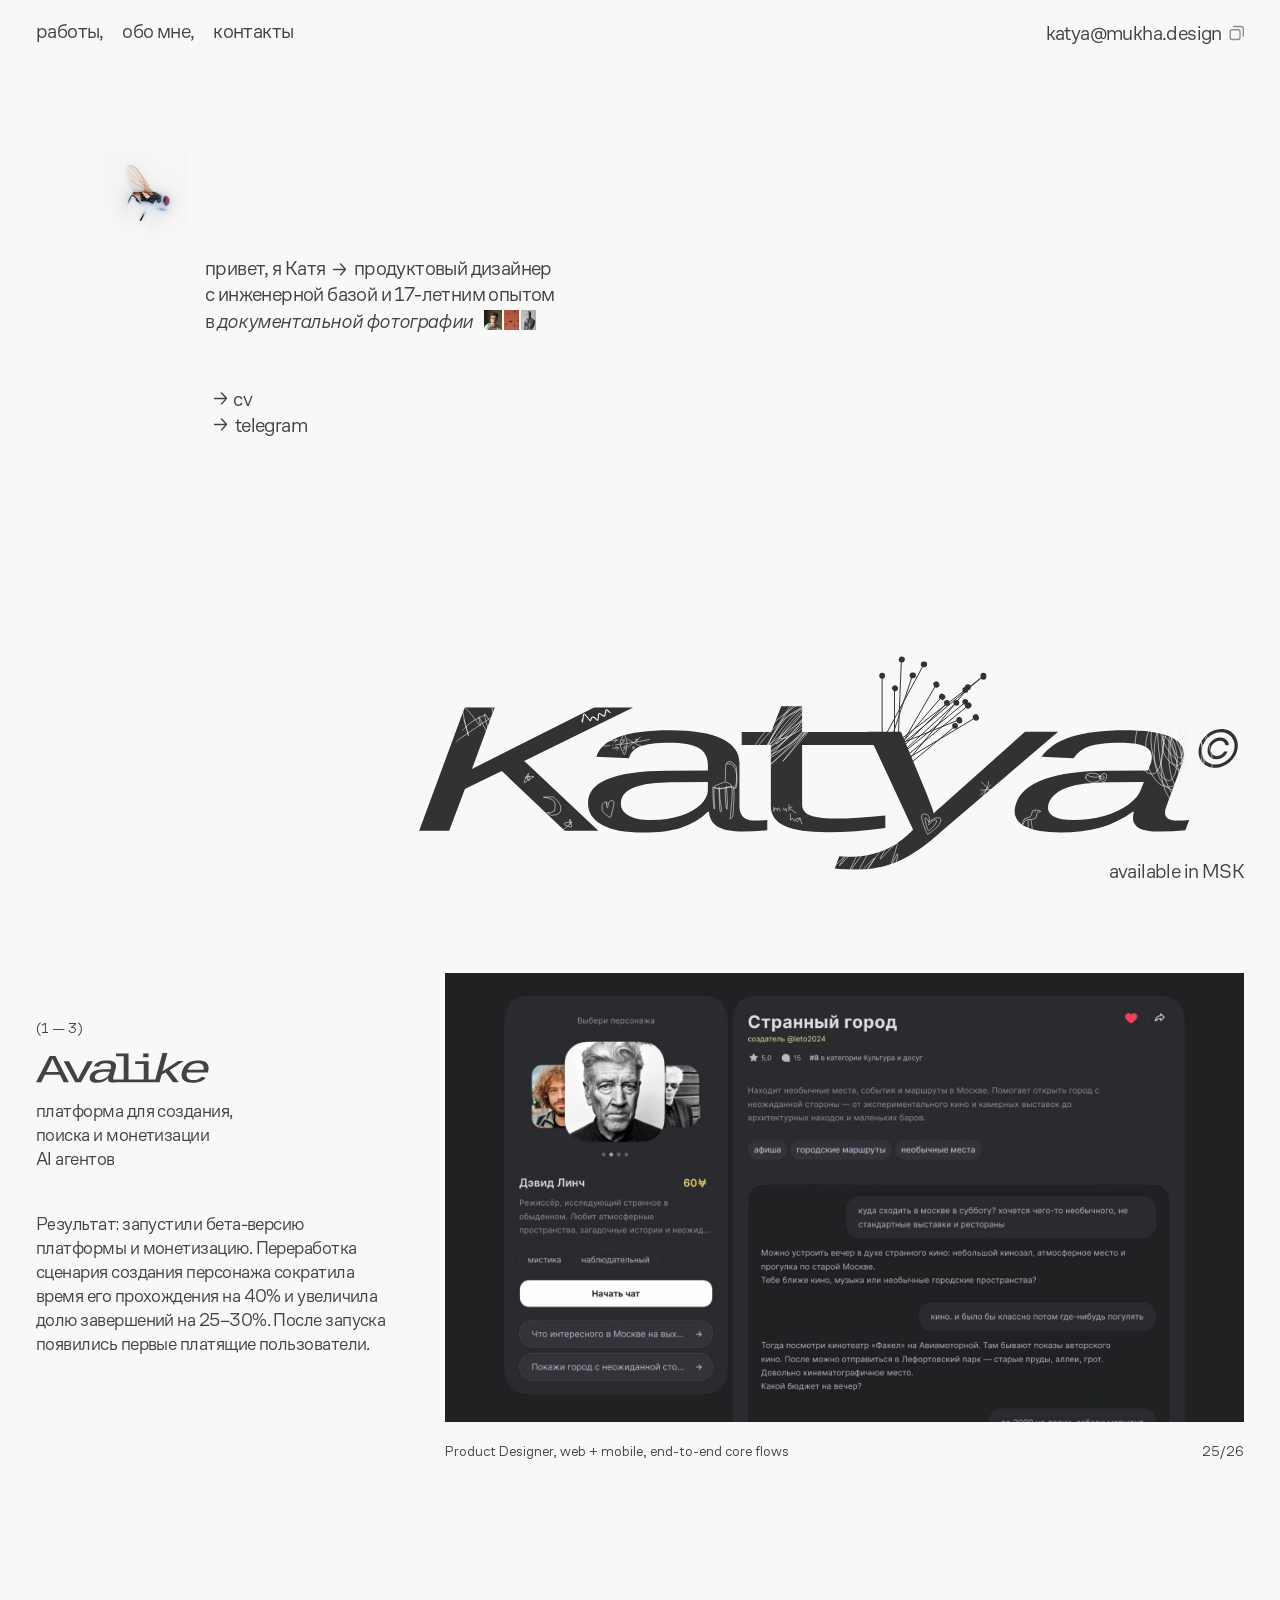
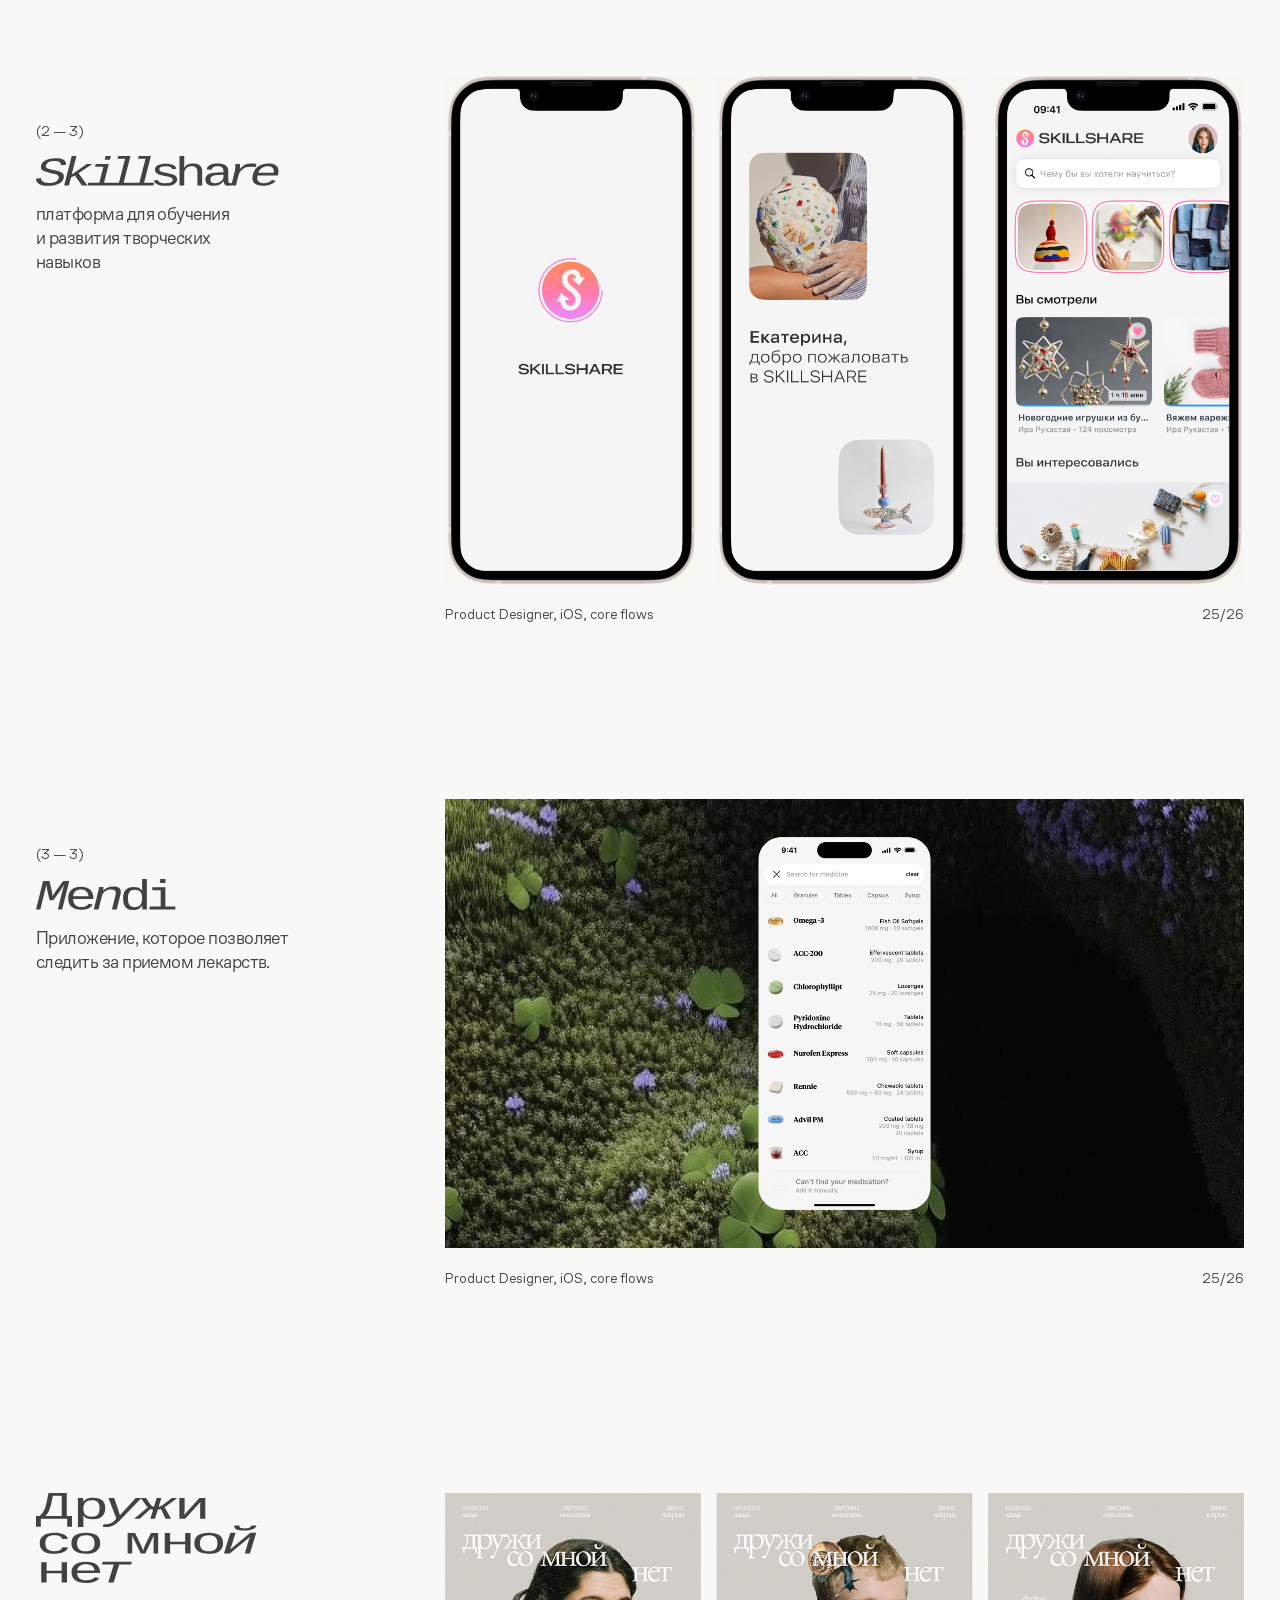
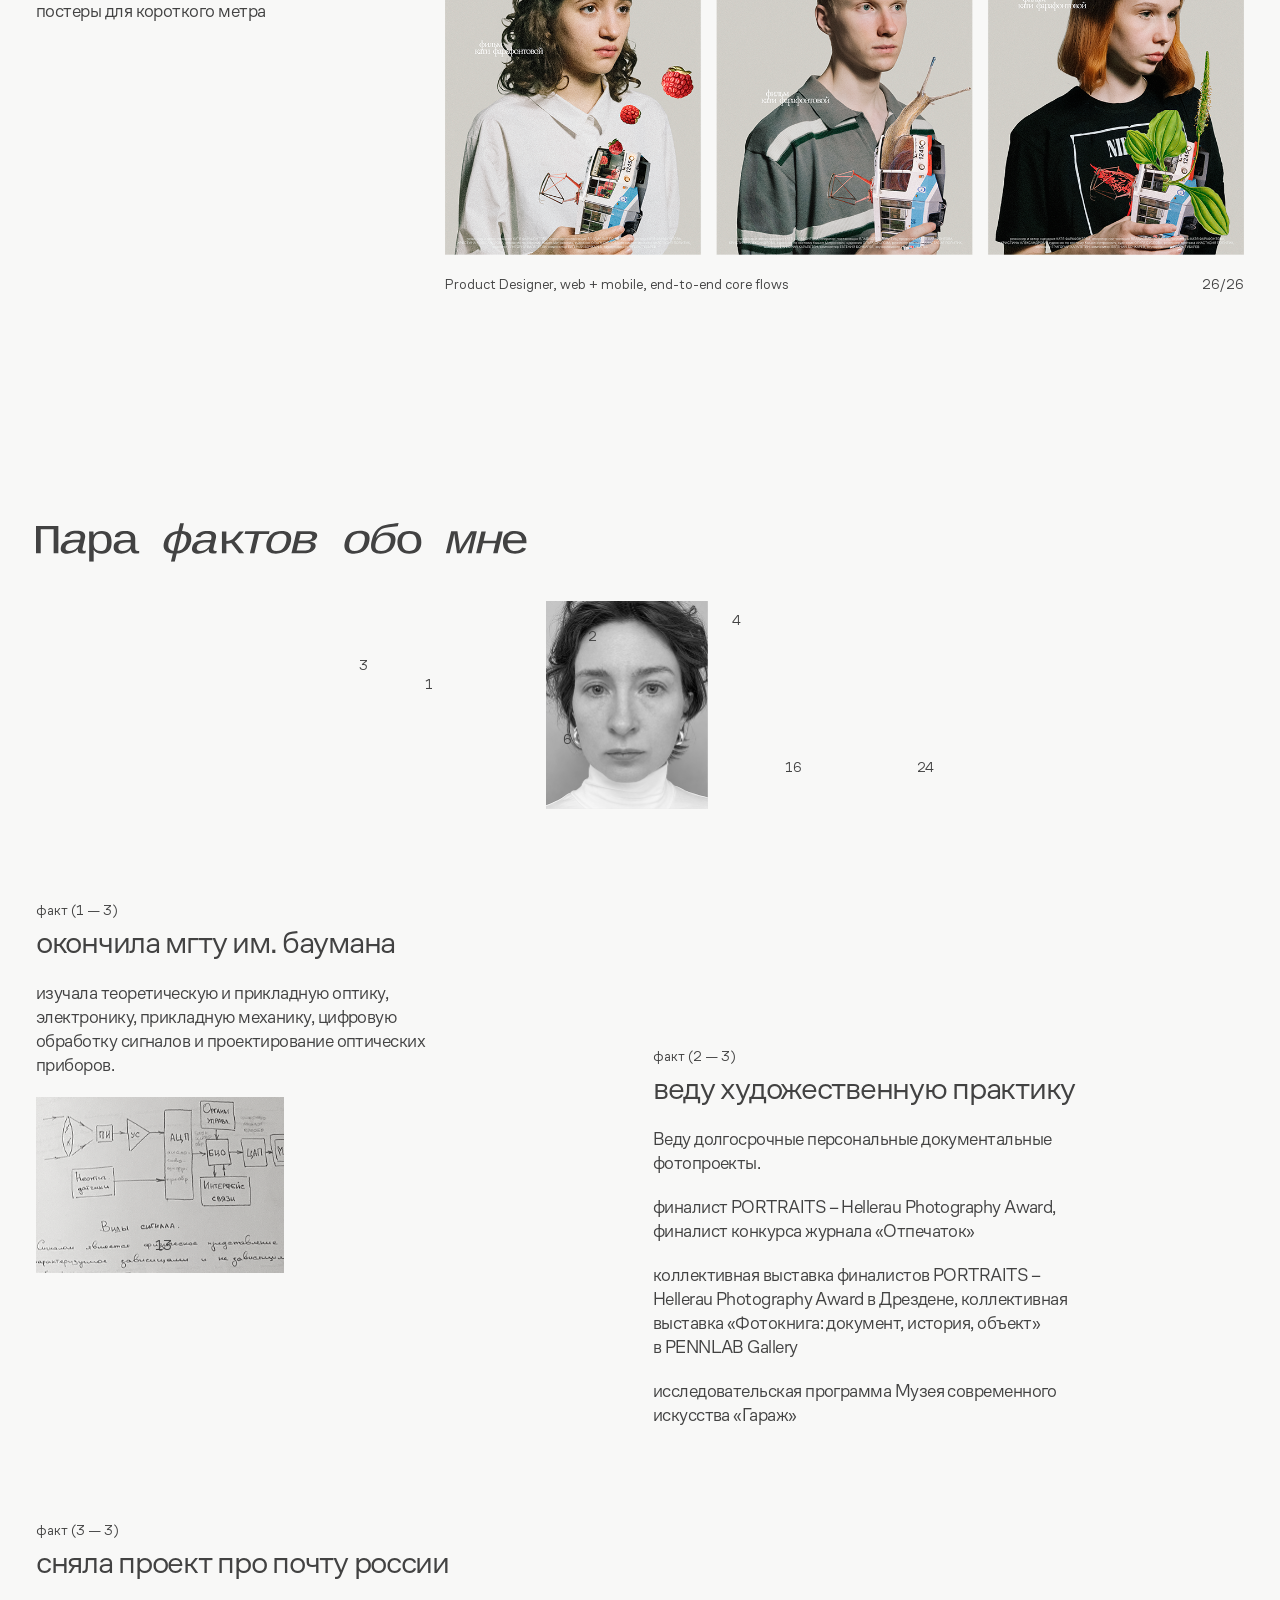
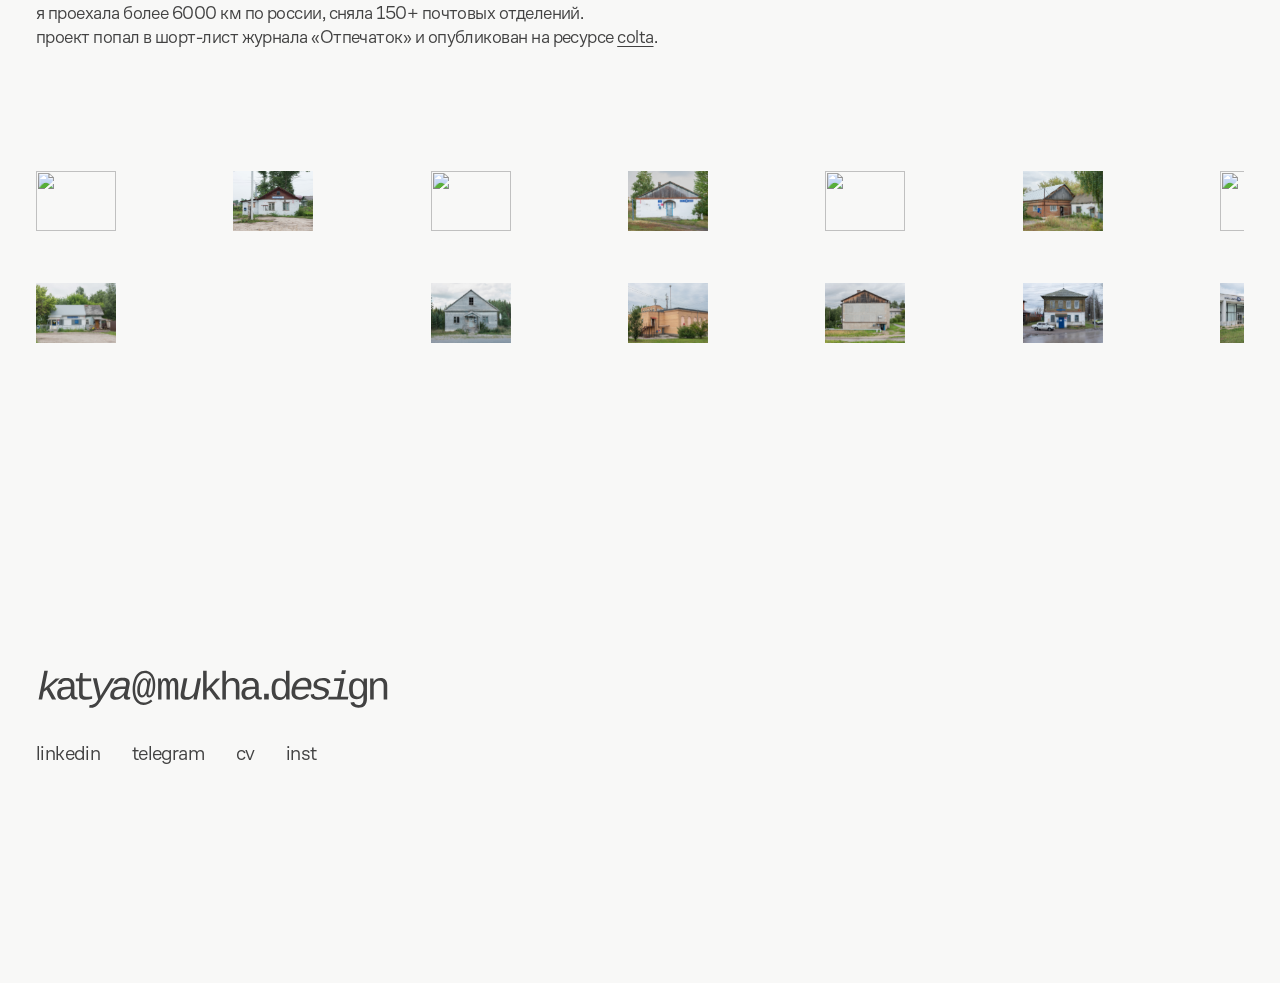
==== commit 8dd4817f: "-" ====
--- a/index.html
+++ b/index.html
@@ -83,8 +83,6 @@
       --font-caption-letter-spacing: 0;
       --arrow-width: 13.333px;
       --arrow-height: 12.378px;
-      --copy-icon-scale: 0.9090909;
-      --copy-icon-copied-scale: 0.7438016;
       --hero-intro-size: var(--font-primary-size);
       --hero-intro-line-height: var(--font-primary-line-height);
       --font-primary-menu-gap: calc(var(--font-primary-line-height) * 0.7142857);
@@ -262,34 +260,66 @@
 
     .hero__copy-icon {
       display: block;
-      width: 28px;
-      height: 28px;
-      flex: 0 0 28px;
-      transform: translateY(1px) scale(var(--copy-icon-scale));
+      flex: none;
+      transform: translateY(1px);
+    }
+
+    .hero__copy-sheets {
+      stroke: #424242;
+      opacity: 0.58;
+      transform-origin: center;
+      transition: opacity 150ms ease, transform 180ms ease;
+    }
+
+    .hero__email:is(:hover, :focus-visible) .hero__copy-sheets {
+      opacity: 1;
+    }
+
+    .hero__copy-checks {
+      opacity: 0;
+      transition: opacity 130ms ease;
+    }
+
+    .hero__copy-checks path {
+      stroke-dasharray: 1;
+      stroke-dashoffset: 1;
+      transition: stroke-dashoffset 0ms 130ms;
+    }
+
+    .hero__email.is-copied .hero__copy-sheets {
+      opacity: 0;
+      transform: translateY(-2px) scale(0.78);
+    }
+
+    .hero__email.is-copied .hero__copy-checks {
+      opacity: 1;
+    }
+
+    .hero__email.is-copied .hero__copy-checks path {
+      stroke-dashoffset: 0;
+      transition: stroke-dashoffset 210ms ease-out 60ms;
+    }
+
+    .hero__email.is-copied .hero__copy-checks path + path {
+      transition-delay: 135ms;
     }
 
     .hero__copy-confirmation {
       position: absolute;
-      top: calc(100% + 8px);
-      right: 0;
-      z-index: 2;
-      padding: 4px 8px;
-      border-radius: 3px;
-      background: var(--background);
-      font-size: 12px;
-      opacity: 0;
-      visibility: hidden;
+      width: 1px;
+      height: 1px;
+      overflow: hidden;
+      clip-path: inset(50%);
       white-space: nowrap;
-      transition: opacity 160ms ease, visibility 160ms ease;
-    }
-
-    .hero__email.is-copied .hero__copy-icon {
-      transform: translateY(1px) scale(var(--copy-icon-copied-scale));
-    }
-
-    .hero__email.is-copied .hero__copy-confirmation {
-      opacity: 1;
-      visibility: visible;
+    }
+
+    @media (prefers-reduced-motion: reduce) {
+      .hero__copy-sheets,
+      .hero__copy-checks,
+      .hero__email.is-copied .hero__copy-checks path,
+      .hero__email.is-copied .hero__copy-checks path + path {
+        transition: none;
+      }
     }
 
     /* Vertical hero positions scale from a 700px viewport height. */
@@ -2275,8 +2305,17 @@
       </div>
       <button class="hero__email hero__email--bottom" type="button" aria-label="Скопировать email katya@mukha.design">
         <span class="hero__email-text">katya@mukha.design</span>
-        <img class="hero__copy-icon" src="assets/Icons/copy icon.svg" alt="">
-        <span class="hero__copy-confirmation" aria-live="polite">Почта скопирована</span>
+        <svg class="hero__copy-icon" width="21.25" height="28" viewBox="0 0 21.25 28" fill="none" aria-hidden="true">
+          <g class="hero__copy-sheets" stroke-width="1.35" stroke-linecap="round" stroke-linejoin="round">
+            <path d="M10.5 6.5h7.75a2 2 0 0 1 2 2v7.75"/>
+            <rect x="7.25" y="9.75" width="9.75" height="9.75" rx="2"/>
+          </g>
+          <g class="hero__copy-checks" stroke="#424242" stroke-width="1.35" stroke-linecap="round" stroke-linejoin="round">
+            <path d="m6.5 13.5 3.5 3.5 6.5-6.5" pathLength="1"/>
+            <path d="m14 17 6.5-6.5" pathLength="1"/>
+          </g>
+        </svg>
+        <span class="hero__copy-confirmation" role="status"></span>
       </button>
     </section>
 
@@ -3860,46 +3899,18 @@
       });
     });
 
-    const copyEmailToClipboard = (address) => window.siteEmailCopy.copy(address);
-
-    const heroCopyIcon = emailButton.querySelector(".hero__copy-icon");
-    const heroDefaultIcon = "assets/Icons/copy icon.svg";
-    const heroHoverIcon = "assets/Icons/copy icon_hover.svg";
-    const heroCopiedIcon = "assets/Icons/copy icon_copied.svg";
-    let keepHeroDefaultIcon = false;
-    const updateHeroCopyIcon = () => {
-      if (emailButton.classList.contains("is-copied")) return;
-      heroCopyIcon.src = !keepHeroDefaultIcon &&
-        (emailButton.matches(":hover") || emailButton.matches(":focus-visible"))
-        ? heroHoverIcon : heroDefaultIcon;
-    };
-    emailButton.addEventListener("pointerenter", () => {
-      keepHeroDefaultIcon = false;
-      updateHeroCopyIcon();
-    });
-    emailButton.addEventListener("pointerleave", () => {
-      keepHeroDefaultIcon = false;
-      updateHeroCopyIcon();
-    });
-    emailButton.addEventListener("focus", updateHeroCopyIcon);
-    emailButton.addEventListener("blur", () => {
-      keepHeroDefaultIcon = false;
-      updateHeroCopyIcon();
-    });
+    const heroCopyConfirmation = emailButton.querySelector(".hero__copy-confirmation");
     let heroCopiedTimer;
     const handleEmailCopy = async () => {
-      if (!(await copyEmailToClipboard(email))) return;
-      window.siteEmailCopy.show();
-      if (window.matchMedia("(min-width: 768px) and (hover: hover) and (pointer: fine)").matches) {
-        clearTimeout(heroCopiedTimer);
-        emailButton.classList.add("is-copied");
-        heroCopyIcon.src = heroCopiedIcon;
-        heroCopiedTimer = setTimeout(() => {
-          emailButton.classList.remove("is-copied");
-          keepHeroDefaultIcon = true;
-          heroCopyIcon.src = heroDefaultIcon;
-        }, 2200);
-      }
+      if (!(await window.siteEmailCopy.copy(email))) return;
+
+      clearTimeout(heroCopiedTimer);
+      emailButton.classList.add("is-copied");
+      heroCopyConfirmation.textContent = "Почта скопирована";
+      heroCopiedTimer = setTimeout(() => {
+        emailButton.classList.remove("is-copied");
+        heroCopyConfirmation.textContent = "";
+      }, 1800);
     };
     emailButton.addEventListener("click", handleEmailCopy);
 
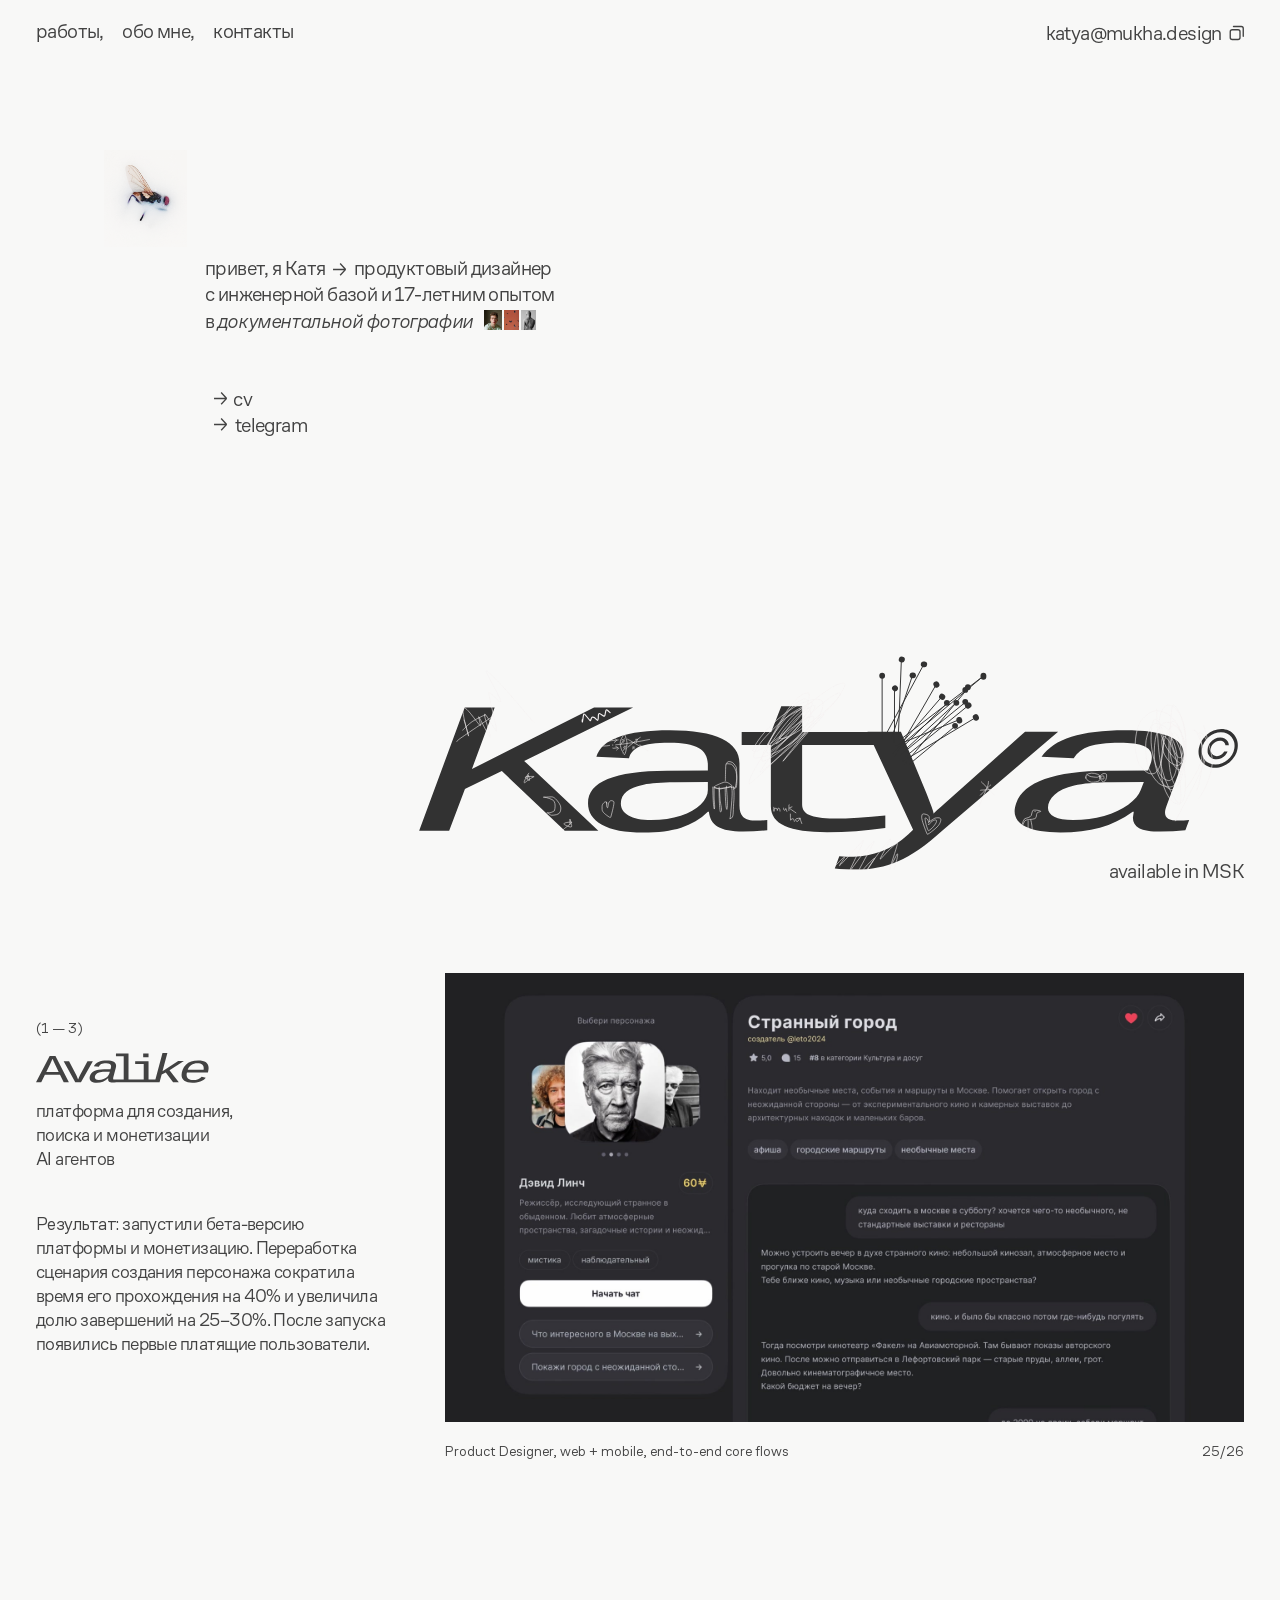
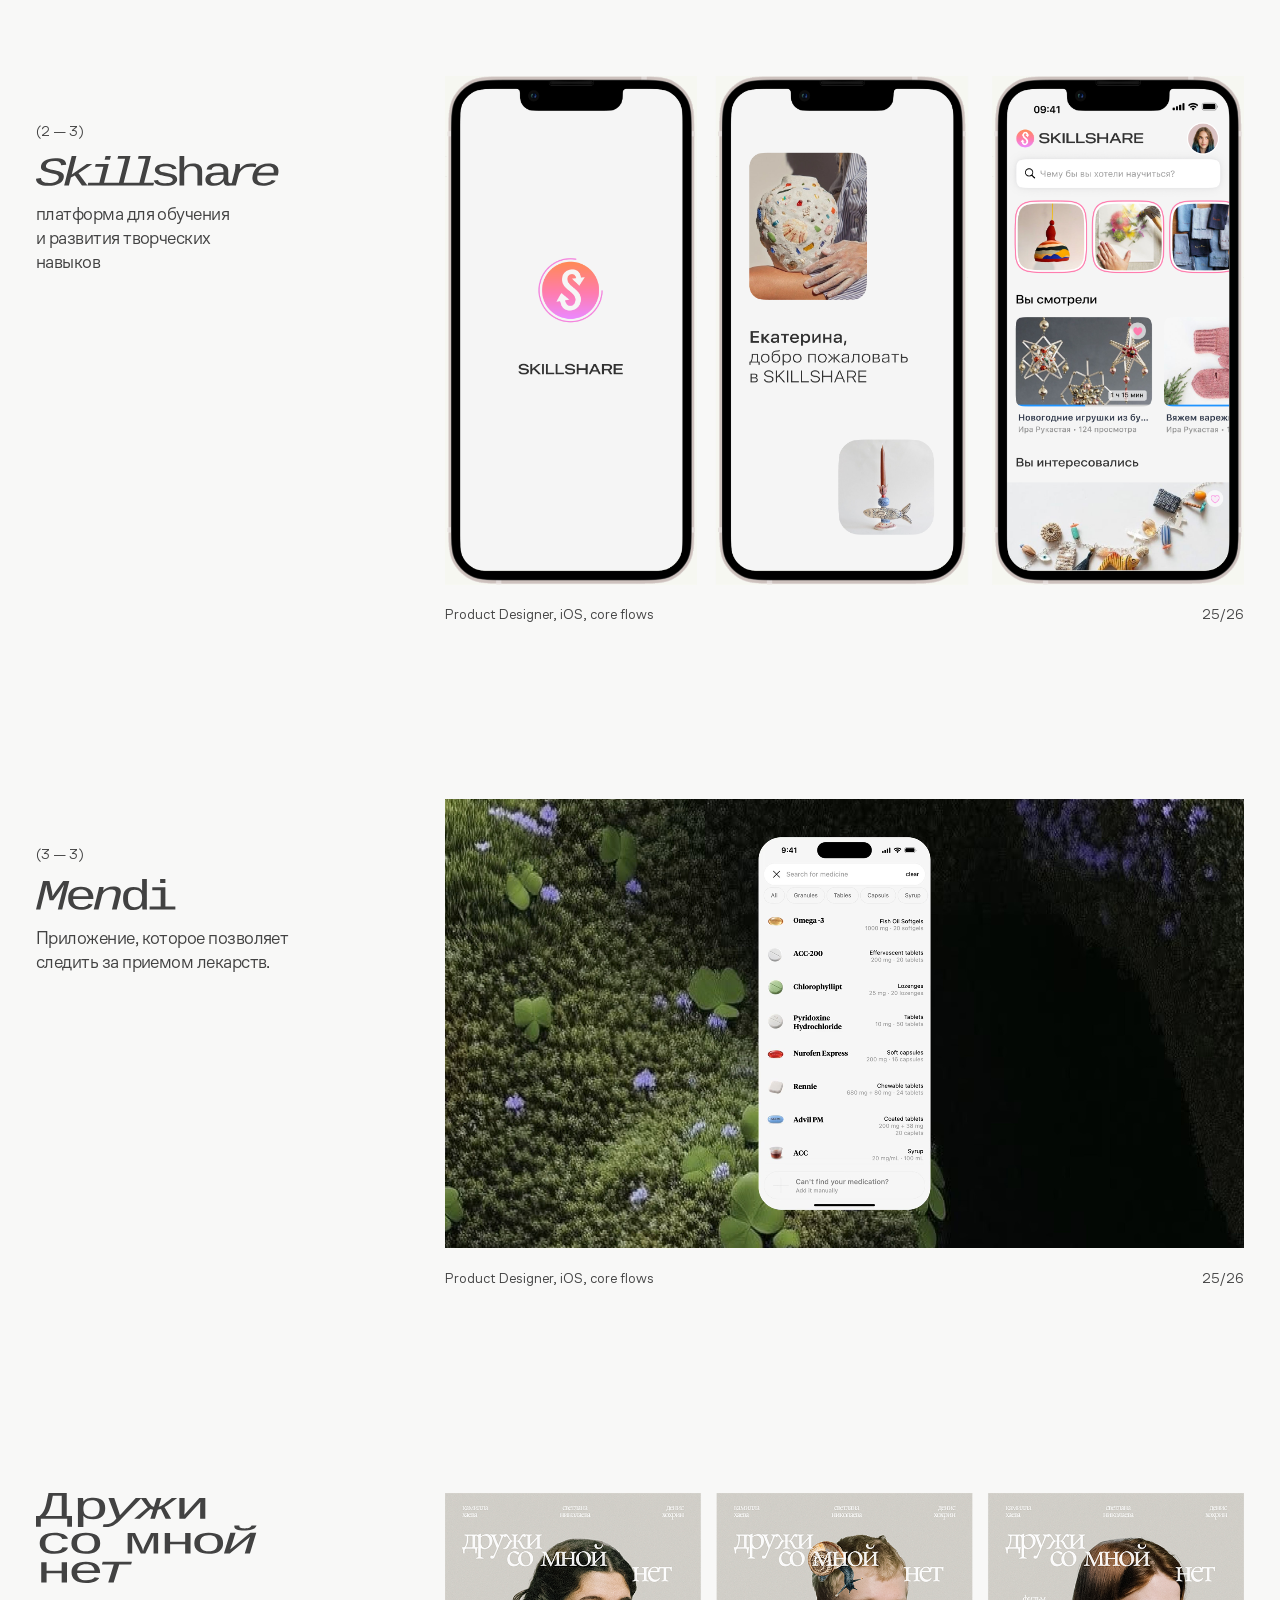
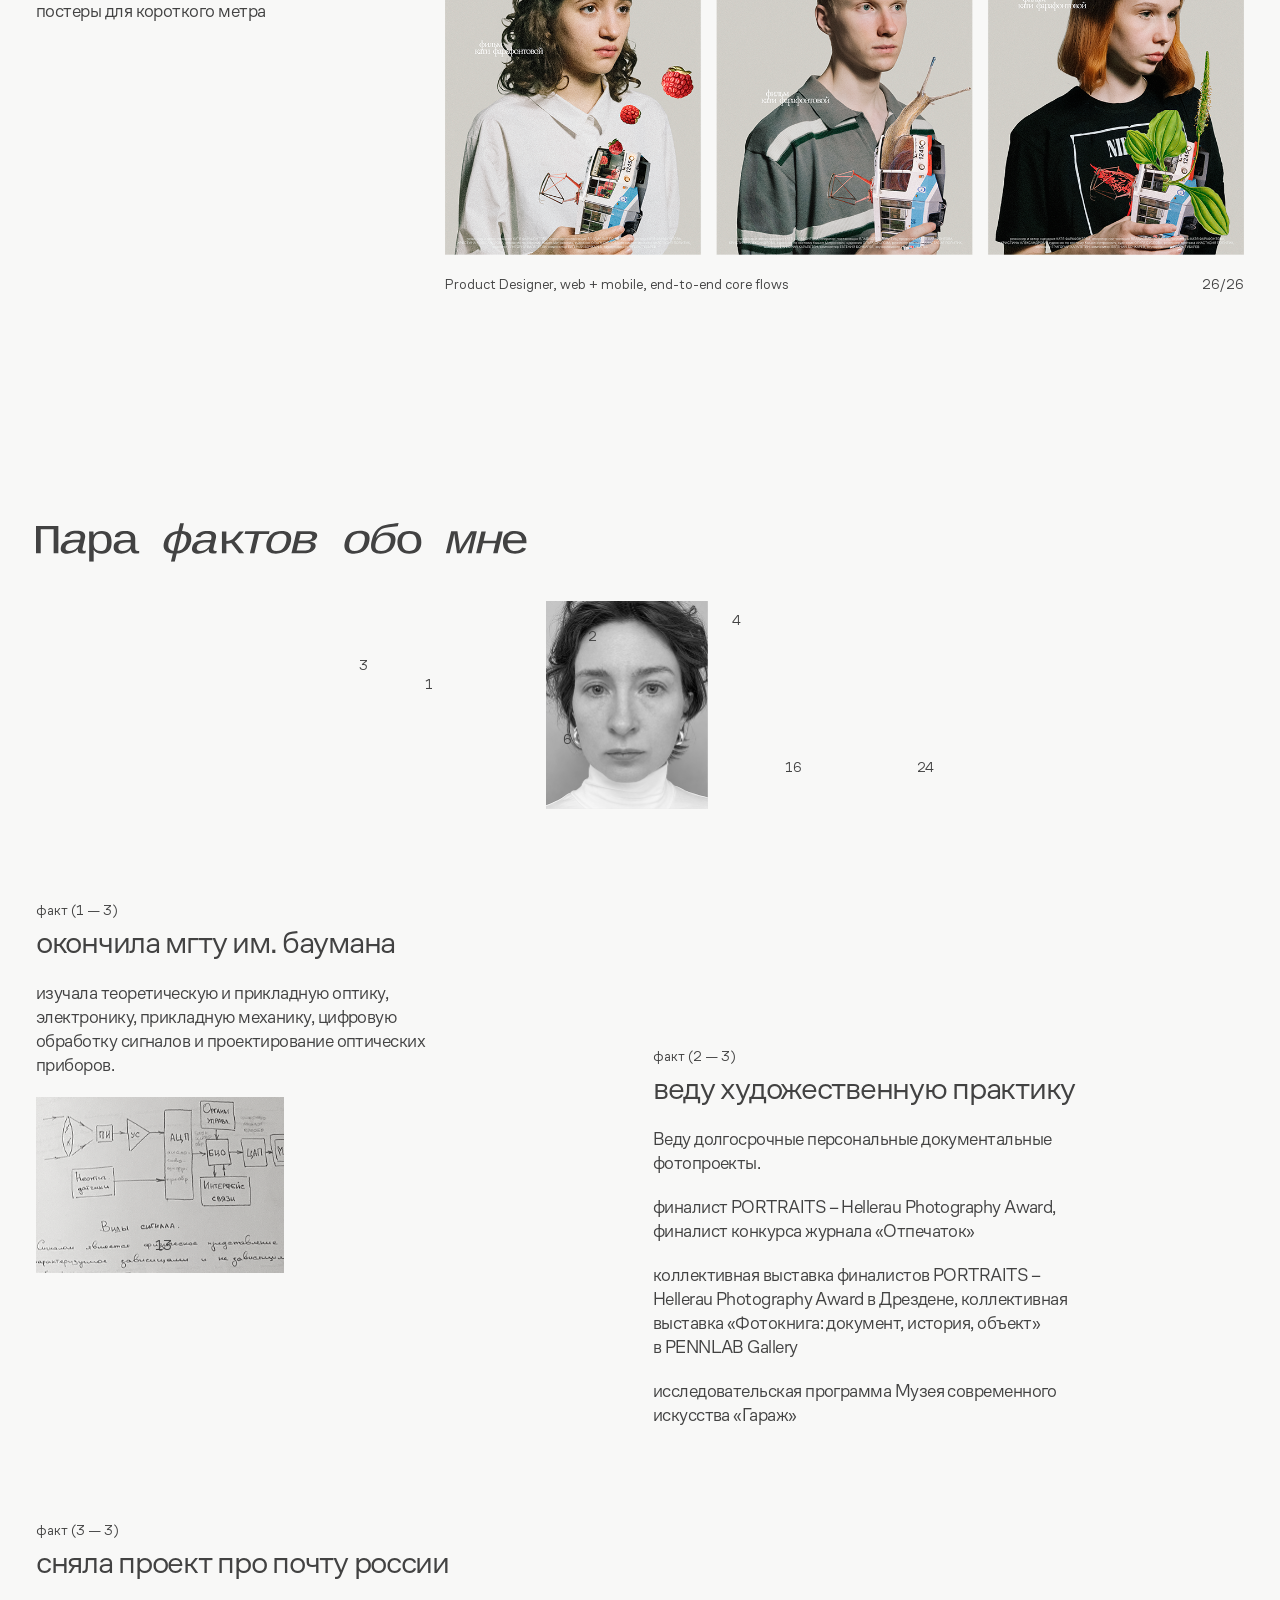
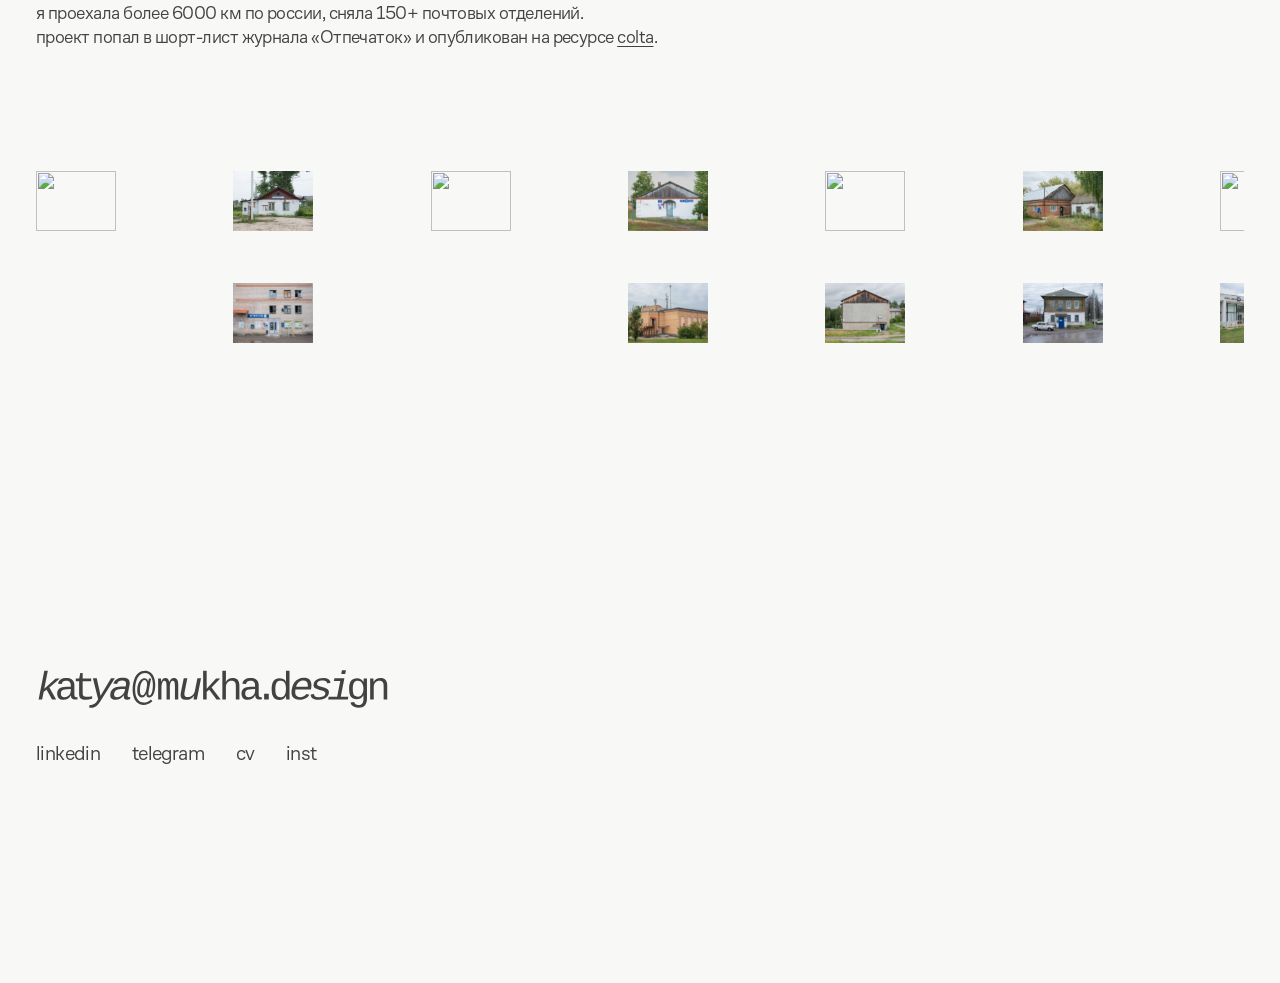
==== commit e81fcea5: "-" ====
--- a/index.html
+++ b/index.html
@@ -265,14 +265,22 @@
     }
 
     .hero__copy-sheets {
-      stroke: #424242;
-      opacity: 0.58;
       transform-origin: center;
       transition: opacity 150ms ease, transform 180ms ease;
     }
 
-    .hero__email:is(:hover, :focus-visible) .hero__copy-sheets {
-      opacity: 1;
+    @media (prefers-reduced-motion: no-preference) {
+      .hero__copy-sheets > * {
+        transition: transform 220ms cubic-bezier(0.2, 0.8, 0.2, 1);
+      }
+
+      .hero__email:not(.is-copied):is(:hover, :focus-visible) .hero__copy-sheets path {
+        transform: translateY(-1.5px);
+      }
+
+      .hero__email:not(.is-copied):is(:hover, :focus-visible) .hero__copy-sheets rect {
+        transform: translate(-1.5px, 1px);
+      }
     }
 
     .hero__copy-checks {
@@ -2305,12 +2313,12 @@
       </div>
       <button class="hero__email hero__email--bottom" type="button" aria-label="Скопировать email katya@mukha.design">
         <span class="hero__email-text">katya@mukha.design</span>
-        <svg class="hero__copy-icon" width="21.25" height="28" viewBox="0 0 21.25 28" fill="none" aria-hidden="true">
+        <svg class="hero__copy-icon" width="21.25" height="28" viewBox="0 0 21.25 28" fill="none" stroke="currentColor" aria-hidden="true">
           <g class="hero__copy-sheets" stroke-width="1.35" stroke-linecap="round" stroke-linejoin="round">
             <path d="M10.5 6.5h7.75a2 2 0 0 1 2 2v7.75"/>
             <rect x="7.25" y="9.75" width="9.75" height="9.75" rx="2"/>
           </g>
-          <g class="hero__copy-checks" stroke="#424242" stroke-width="1.35" stroke-linecap="round" stroke-linejoin="round">
+          <g class="hero__copy-checks" stroke-width="1.35" stroke-linecap="round" stroke-linejoin="round">
             <path d="m6.5 13.5 3.5 3.5 6.5-6.5" pathLength="1"/>
             <path d="m14 17 6.5-6.5" pathLength="1"/>
           </g>
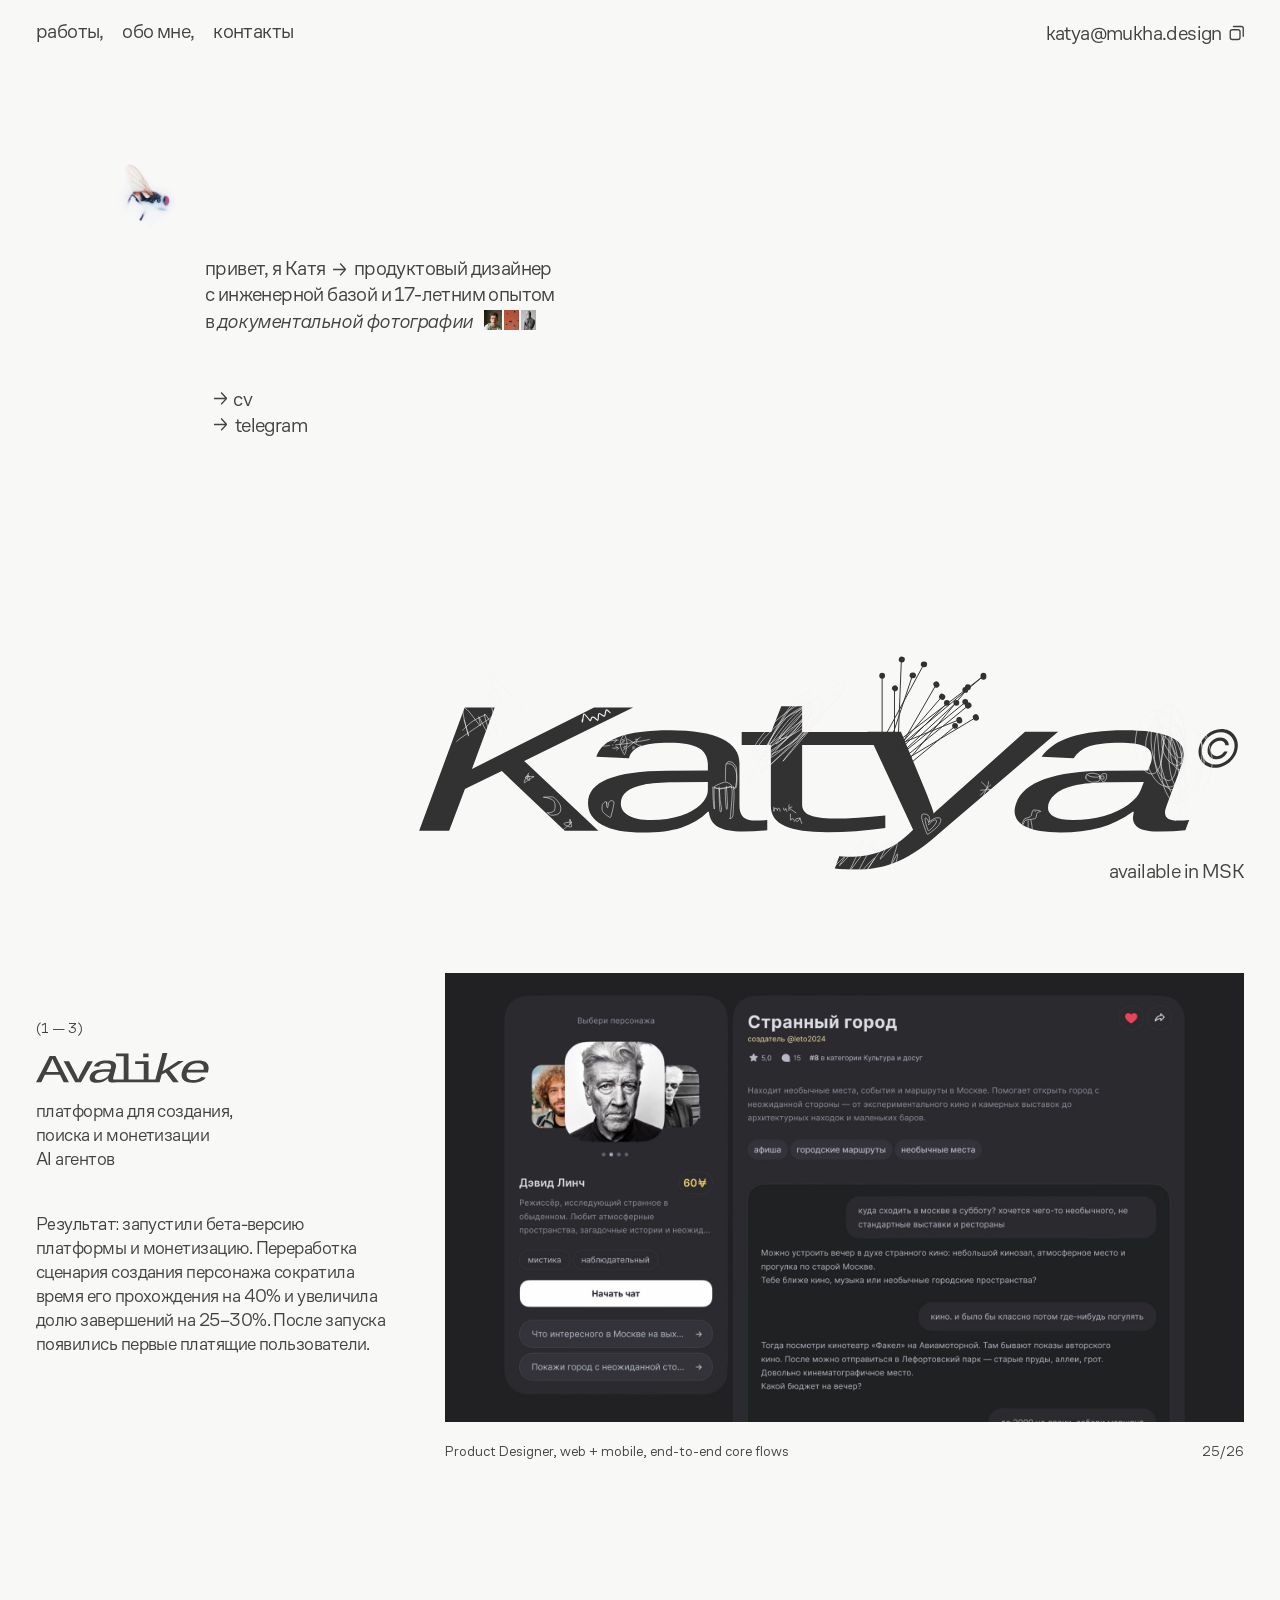
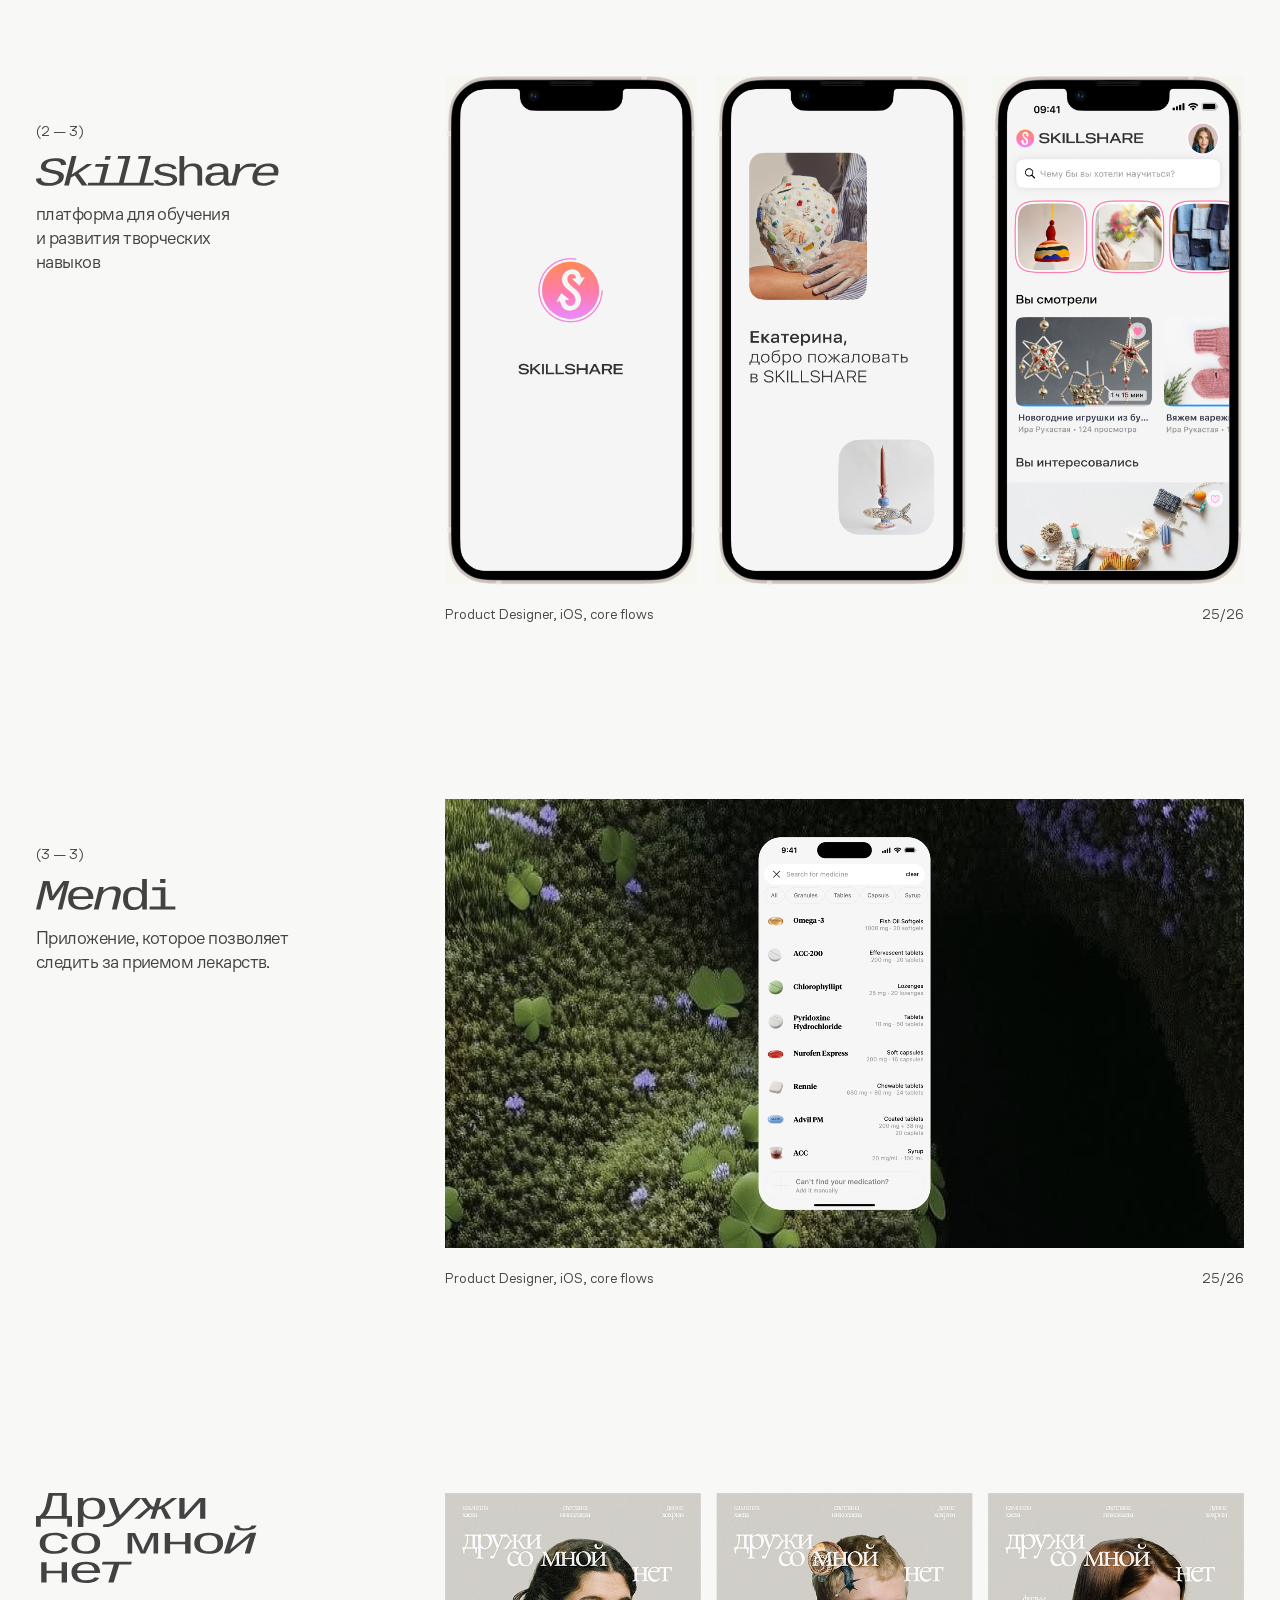
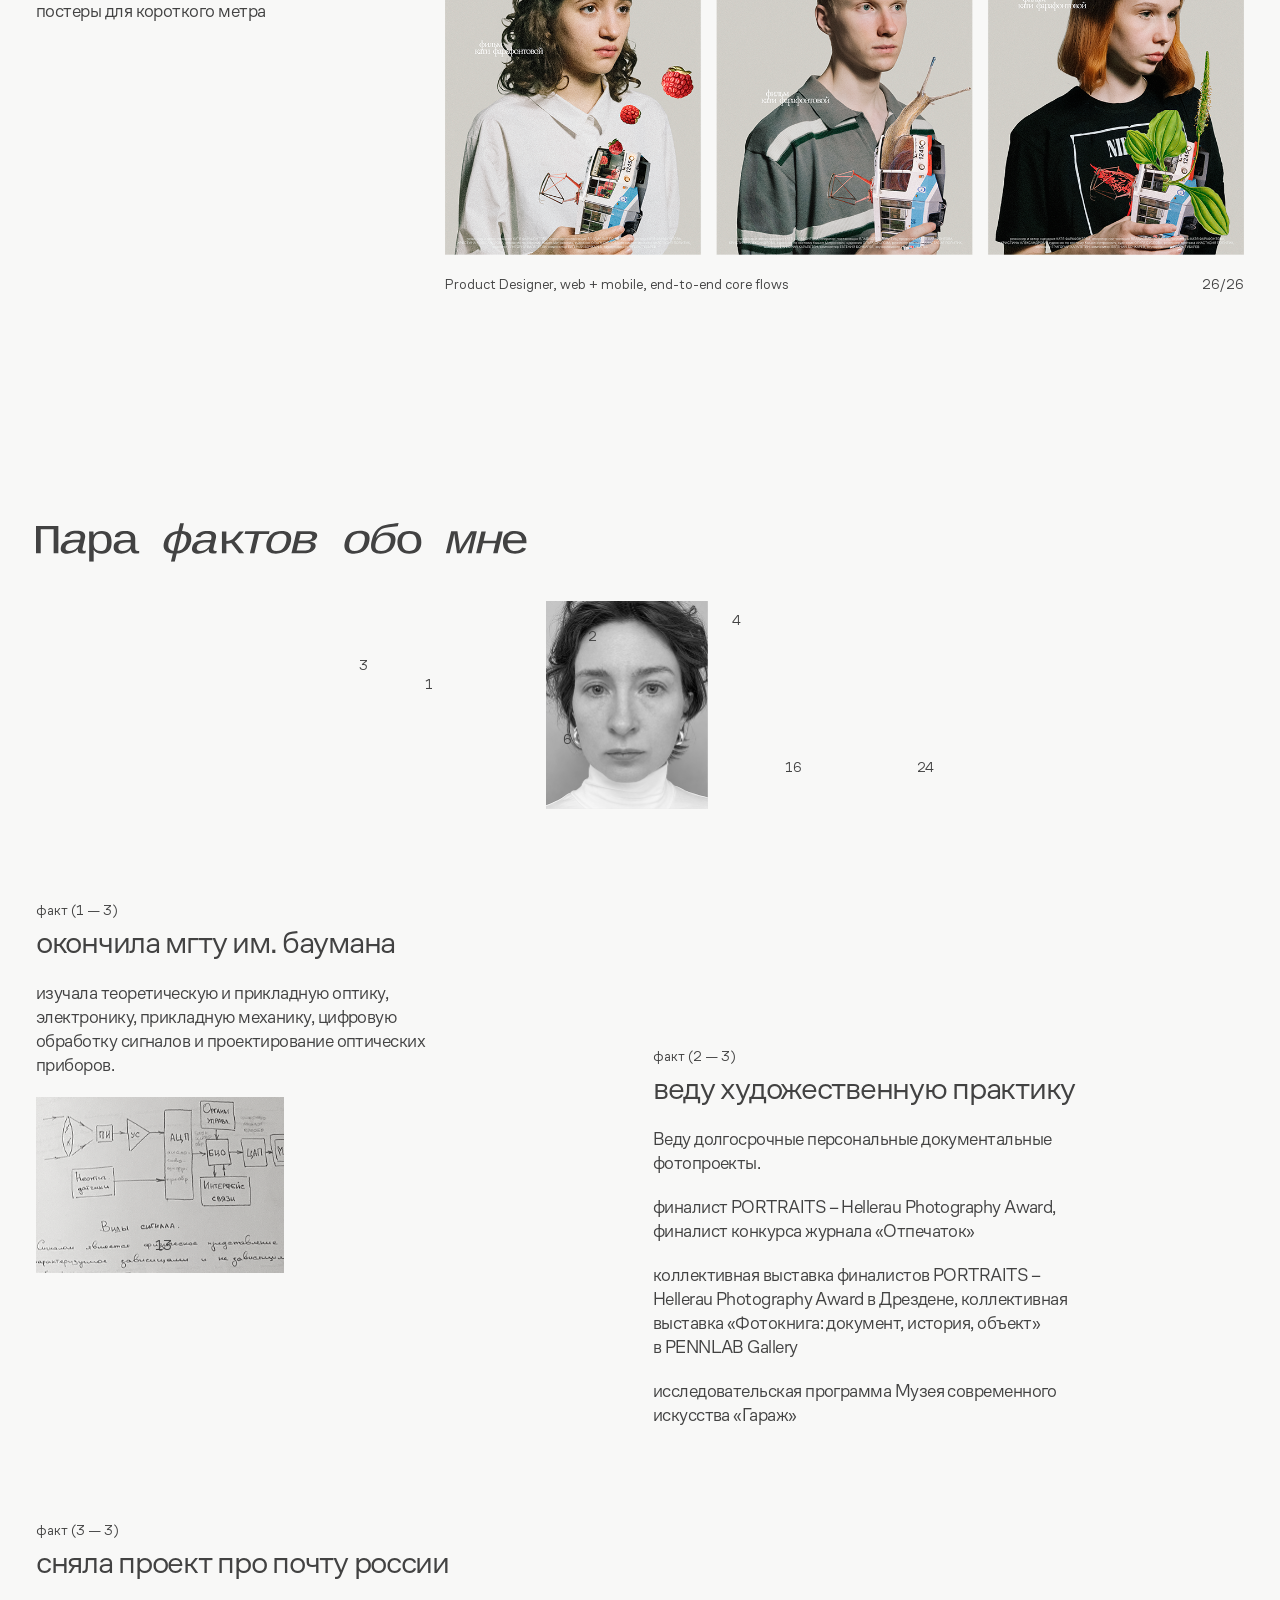
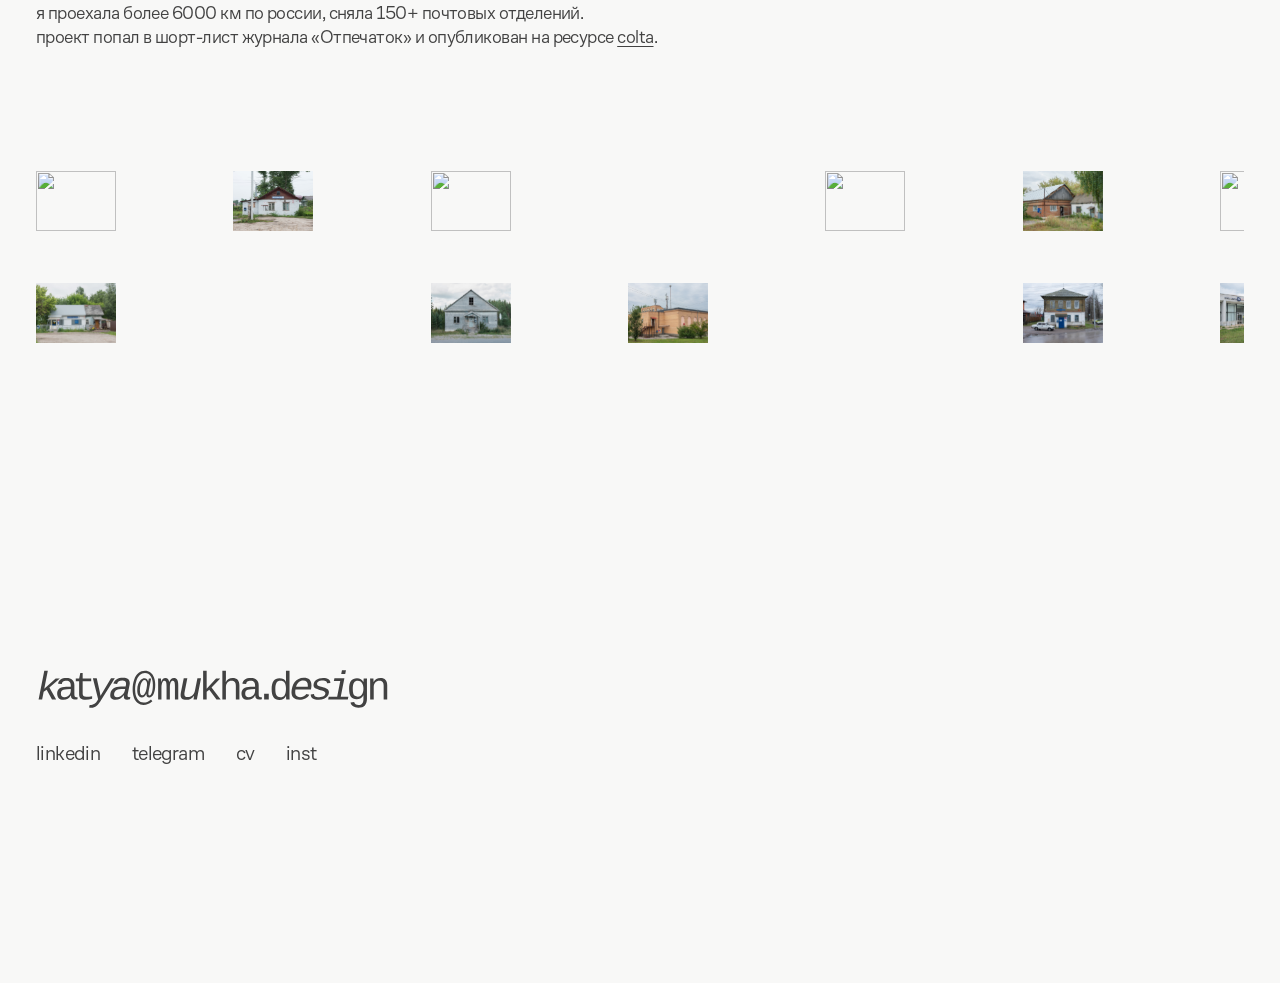
==== commit fe3f3c48: "-" ====
--- a/index.html
+++ b/index.html
@@ -253,9 +253,8 @@
       cursor: pointer;
     }
 
-    .hero__email:hover .hero__email-text,
-    .hero__email:focus-visible .hero__email-text {
-      text-decoration: none;
+    .hero__email:is(:hover, :focus-visible) {
+      color: color-mix(in srgb, var(--text) 80%, var(--background));
     }
 
     .hero__copy-icon {
@@ -265,22 +264,9 @@
     }
 
     .hero__copy-sheets {
+      transform-box: fill-box;
       transform-origin: center;
-      transition: opacity 150ms ease, transform 180ms ease;
-    }
-
-    @media (prefers-reduced-motion: no-preference) {
-      .hero__copy-sheets > * {
-        transition: transform 220ms cubic-bezier(0.2, 0.8, 0.2, 1);
-      }
-
-      .hero__email:not(.is-copied):is(:hover, :focus-visible) .hero__copy-sheets path {
-        transform: translateY(-1.5px);
-      }
-
-      .hero__email:not(.is-copied):is(:hover, :focus-visible) .hero__copy-sheets rect {
-        transform: translate(-1.5px, 1px);
-      }
+      transition: opacity 150ms ease, transform 220ms cubic-bezier(0.2, 0.8, 0.2, 1);
     }
 
     .hero__copy-checks {
@@ -2267,11 +2253,11 @@
     <img class="is-copied-icon" src="assets/Icons/copied_coursor.svg" alt="">
   </div>
   <div class="loader-screen" aria-hidden="true">
-    <img class="loader-fly" src="mukha.png" alt="">
+    <img class="loader-fly" src="assets/mukha.png" alt="">
   </div>
   <main>
     <section class="hero" aria-labelledby="hero-title">
-      <img class="hero__mukha" src="mukha.png" alt="">
+      <img class="hero__mukha" src="assets/mukha.png" alt="">
       <span class="hero__mukha-overlay" aria-hidden="true"></span>
       <div class="hero__katya" data-svg-src="Katya.svg">
         <img src="Katya.svg" alt="Katya Mukha">
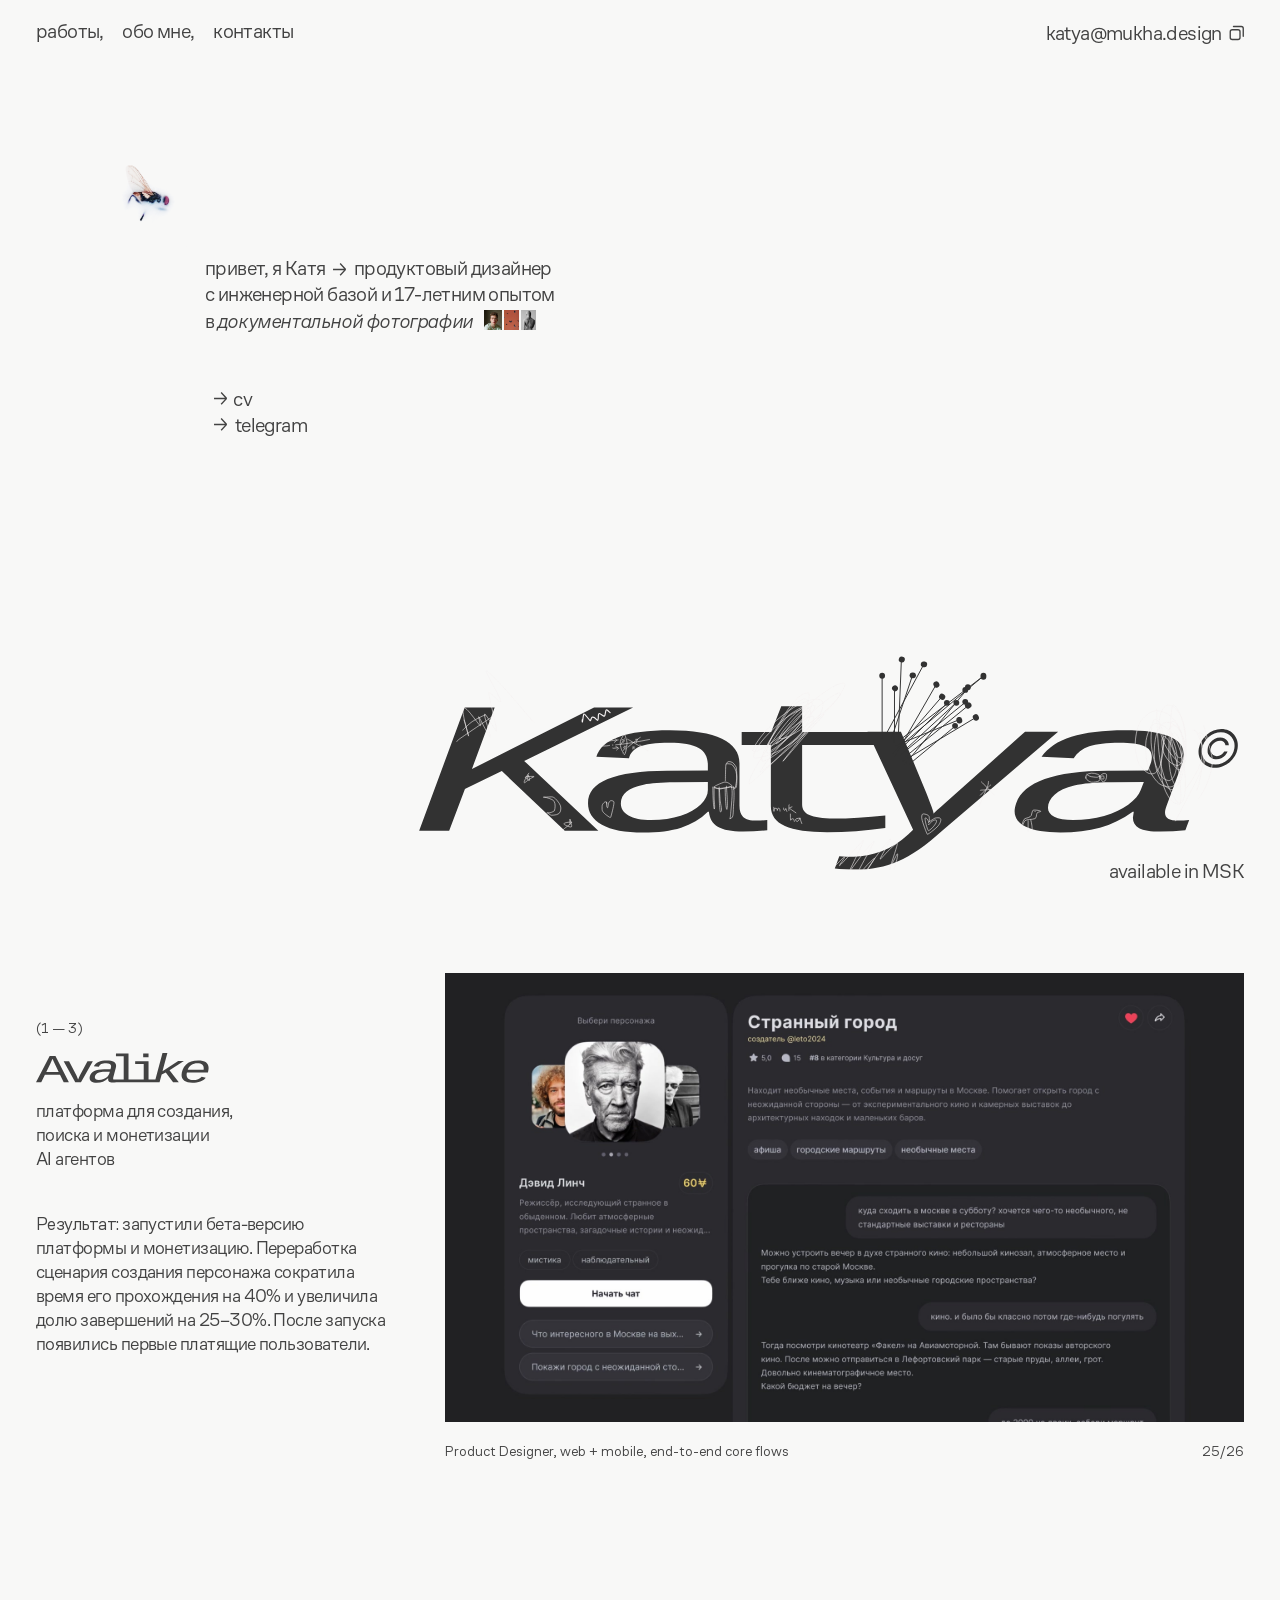
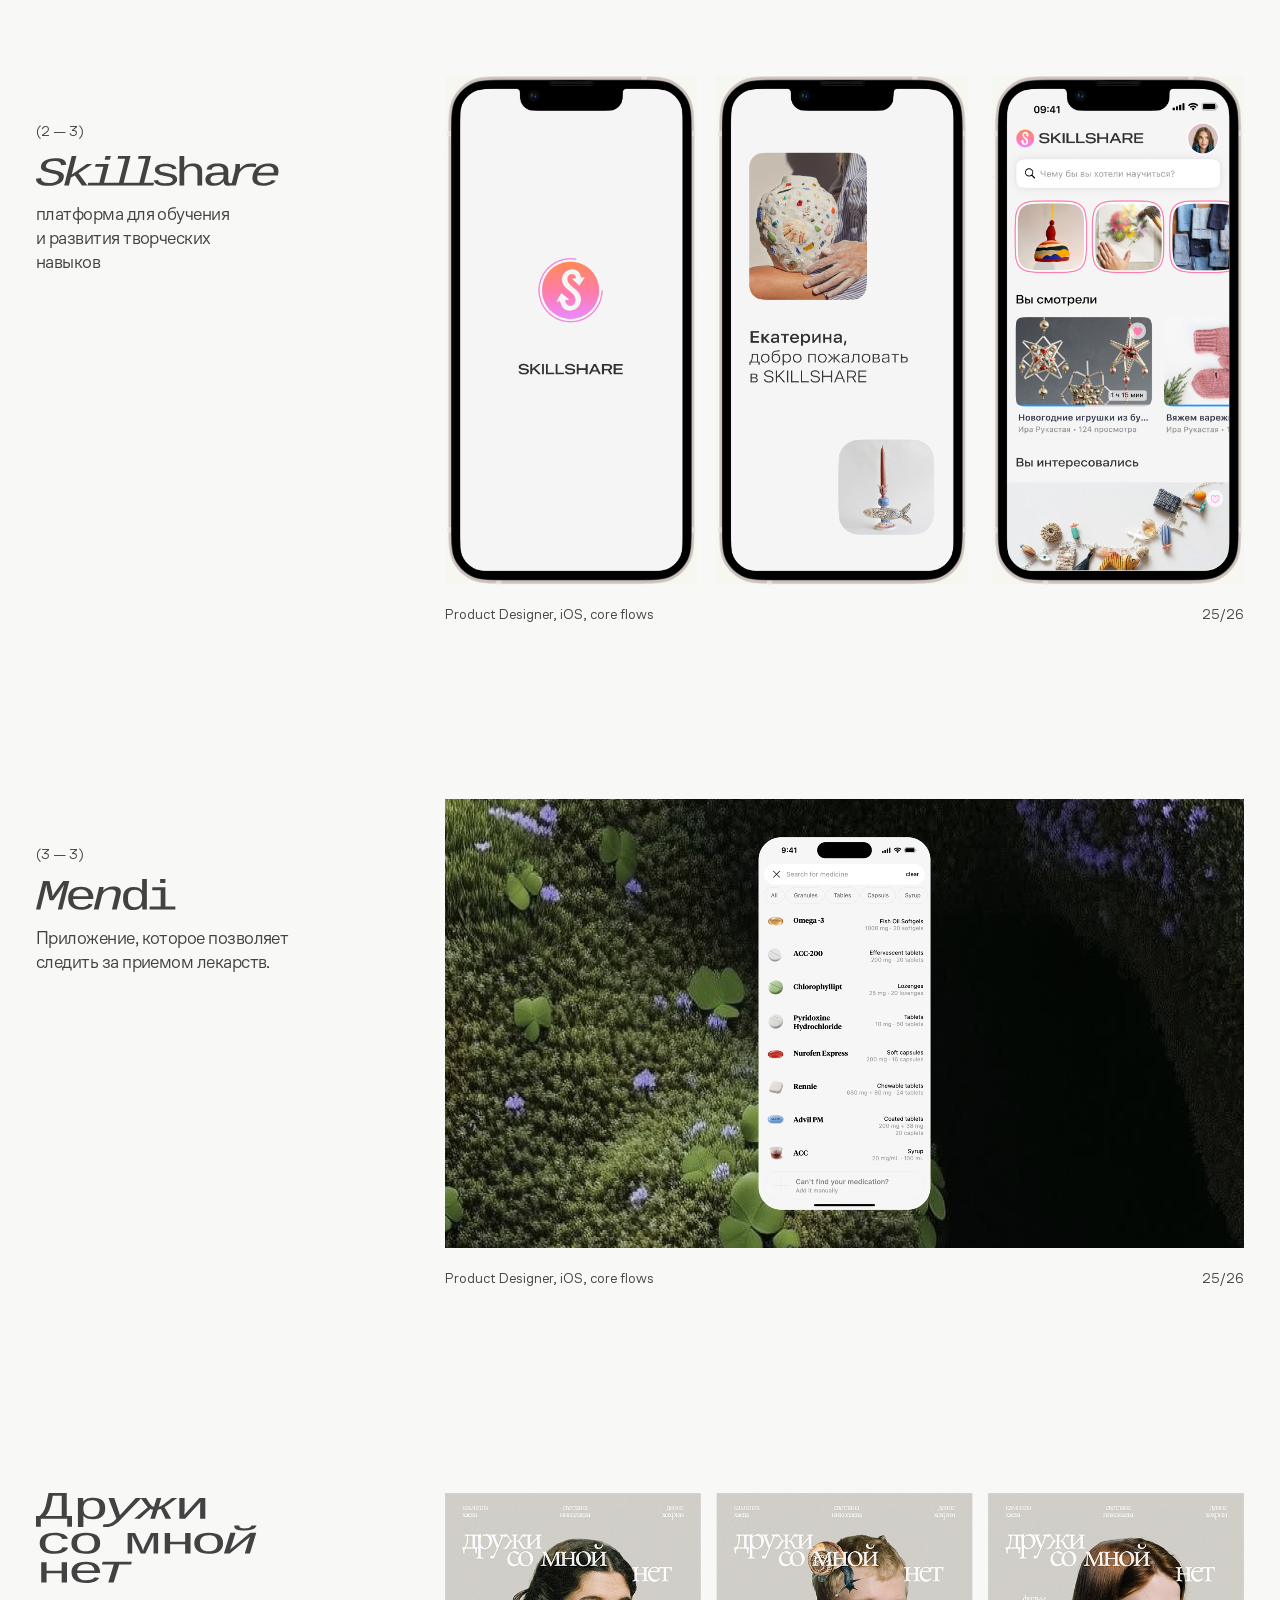
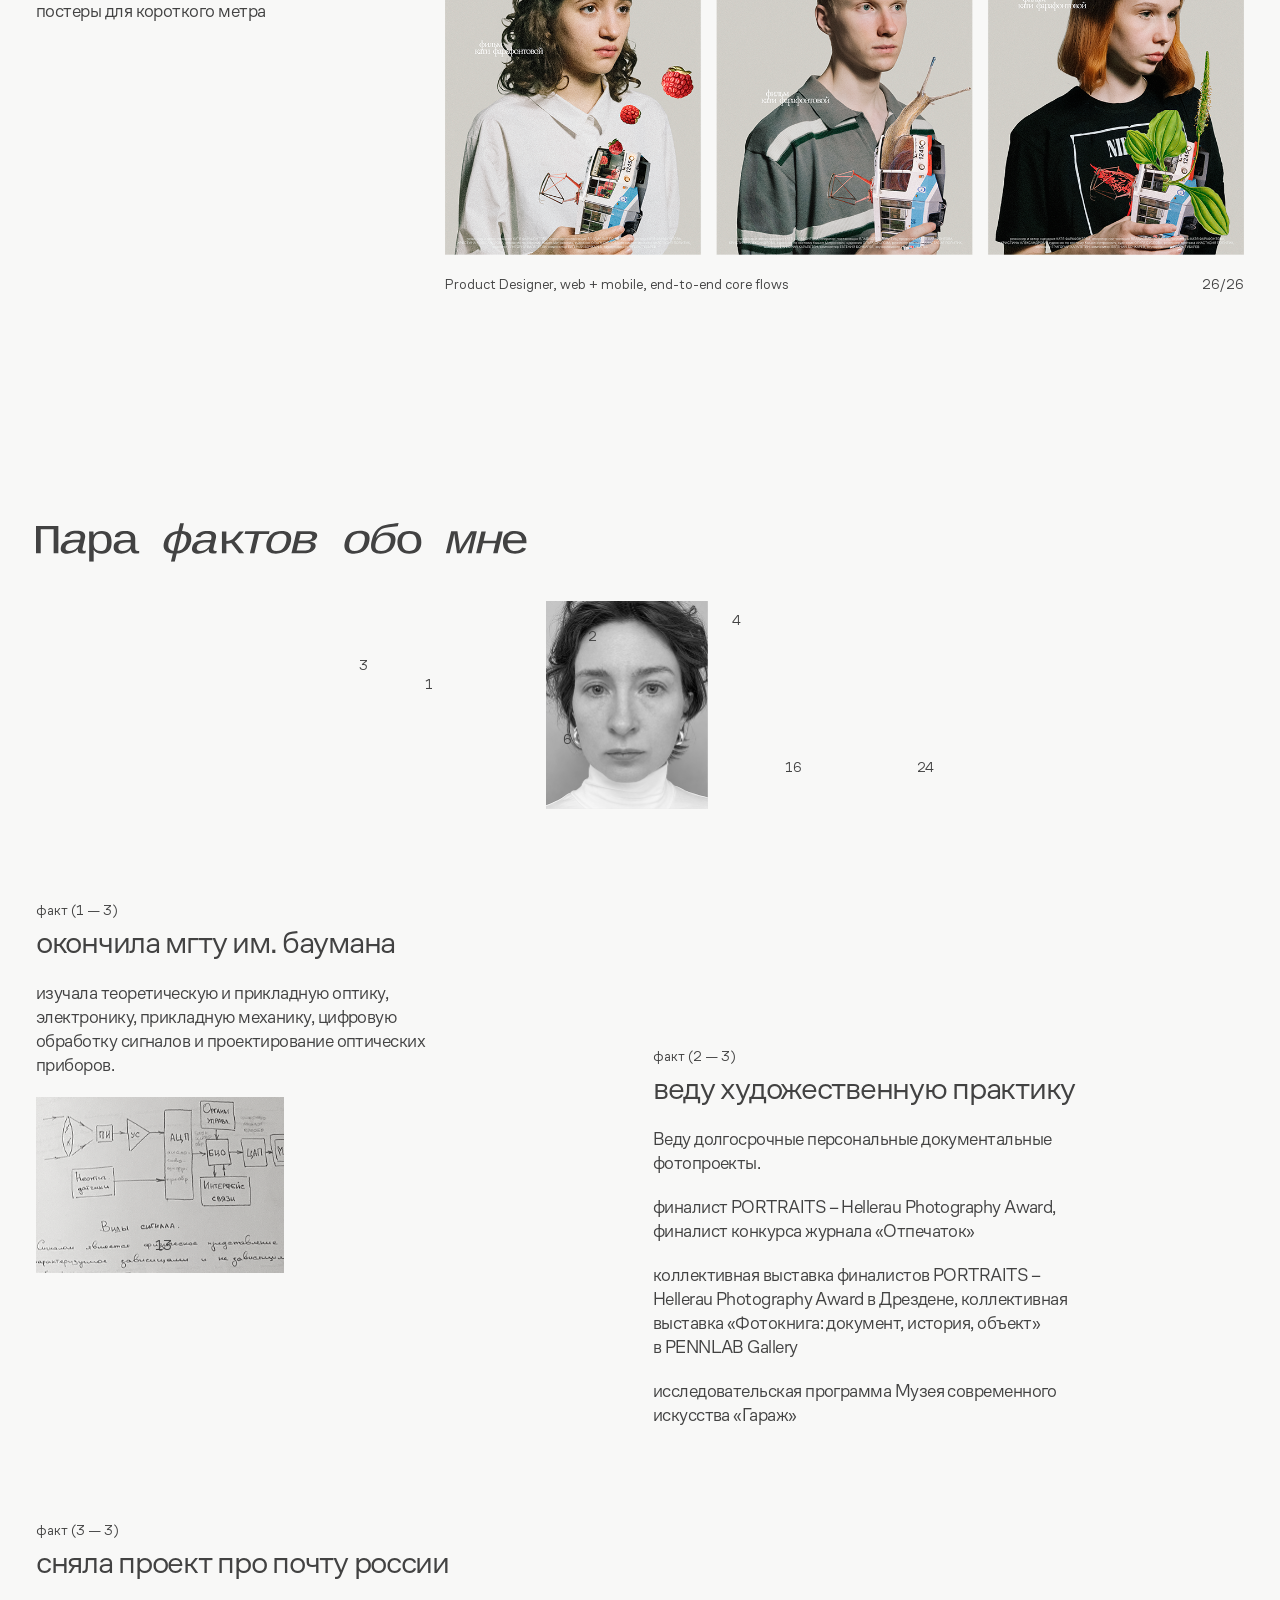
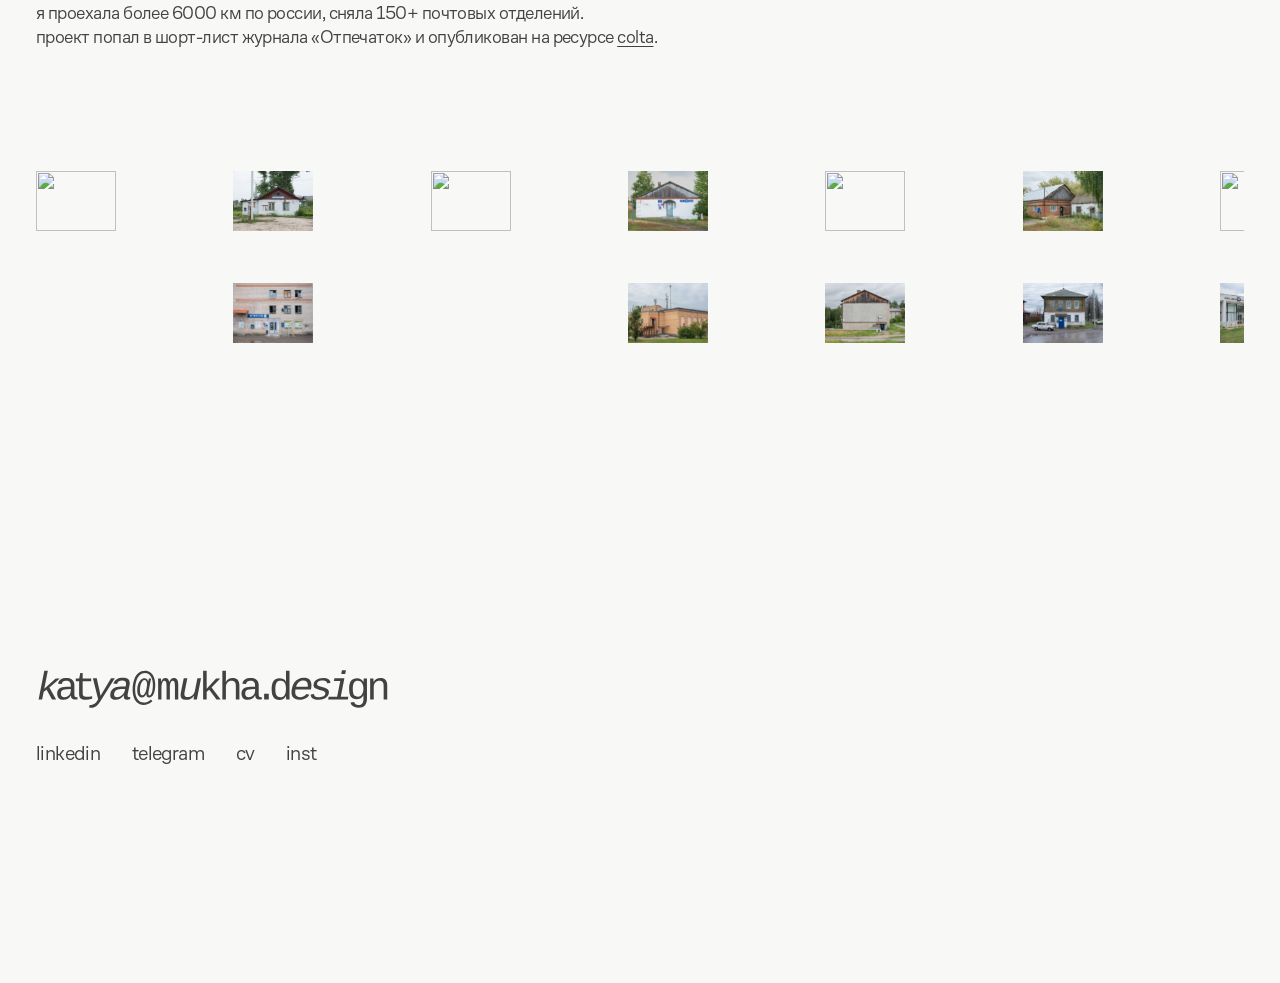
==== commit e2890579: "-" ====
--- a/index.html
+++ b/index.html
@@ -2253,11 +2253,11 @@
     <img class="is-copied-icon" src="assets/Icons/copied_coursor.svg" alt="">
   </div>
   <div class="loader-screen" aria-hidden="true">
-    <img class="loader-fly" src="assets/mukha.png" alt="">
+    <img class="loader-fly" src="mukha.png?v=72c97e0b" alt="">
   </div>
   <main>
     <section class="hero" aria-labelledby="hero-title">
-      <img class="hero__mukha" src="assets/mukha.png" alt="">
+      <img class="hero__mukha" src="mukha.png?v=72c97e0b" alt="">
       <span class="hero__mukha-overlay" aria-hidden="true"></span>
       <div class="hero__katya" data-svg-src="Katya.svg">
         <img src="Katya.svg" alt="Katya Mukha">
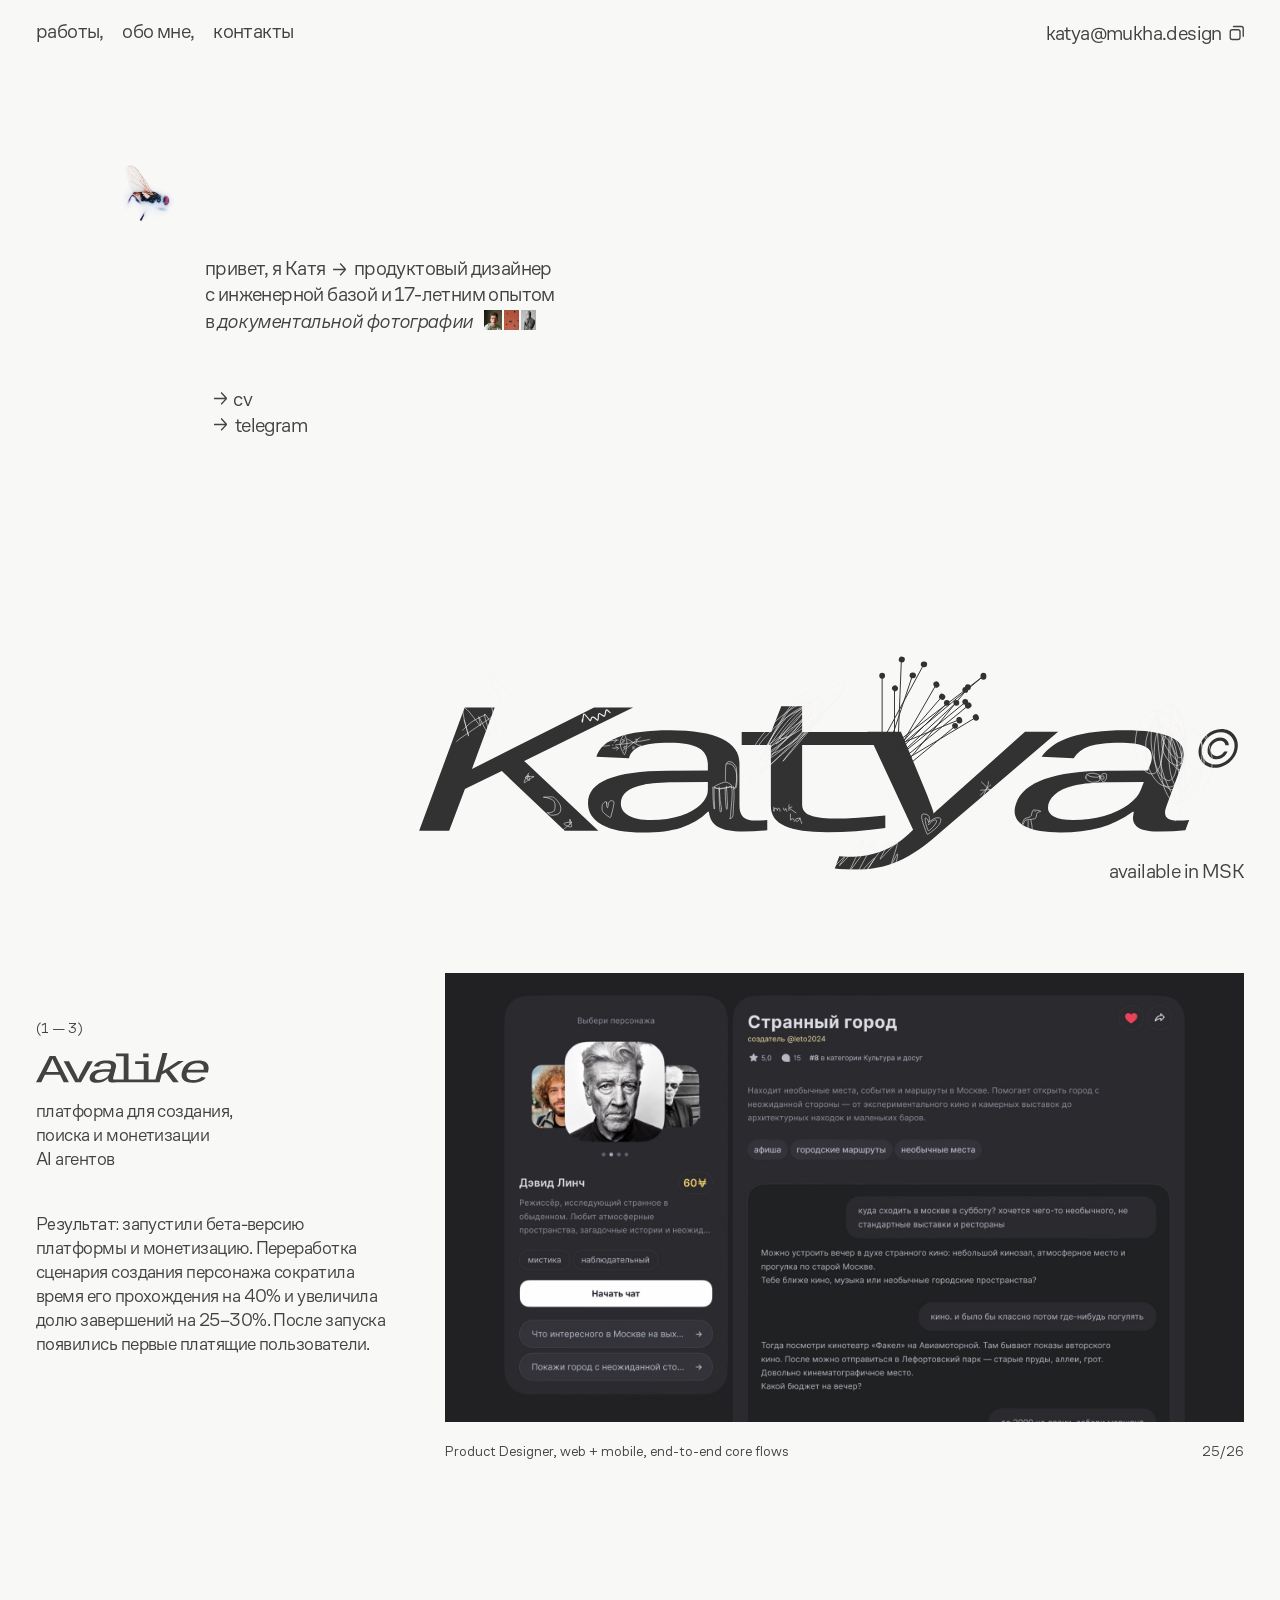
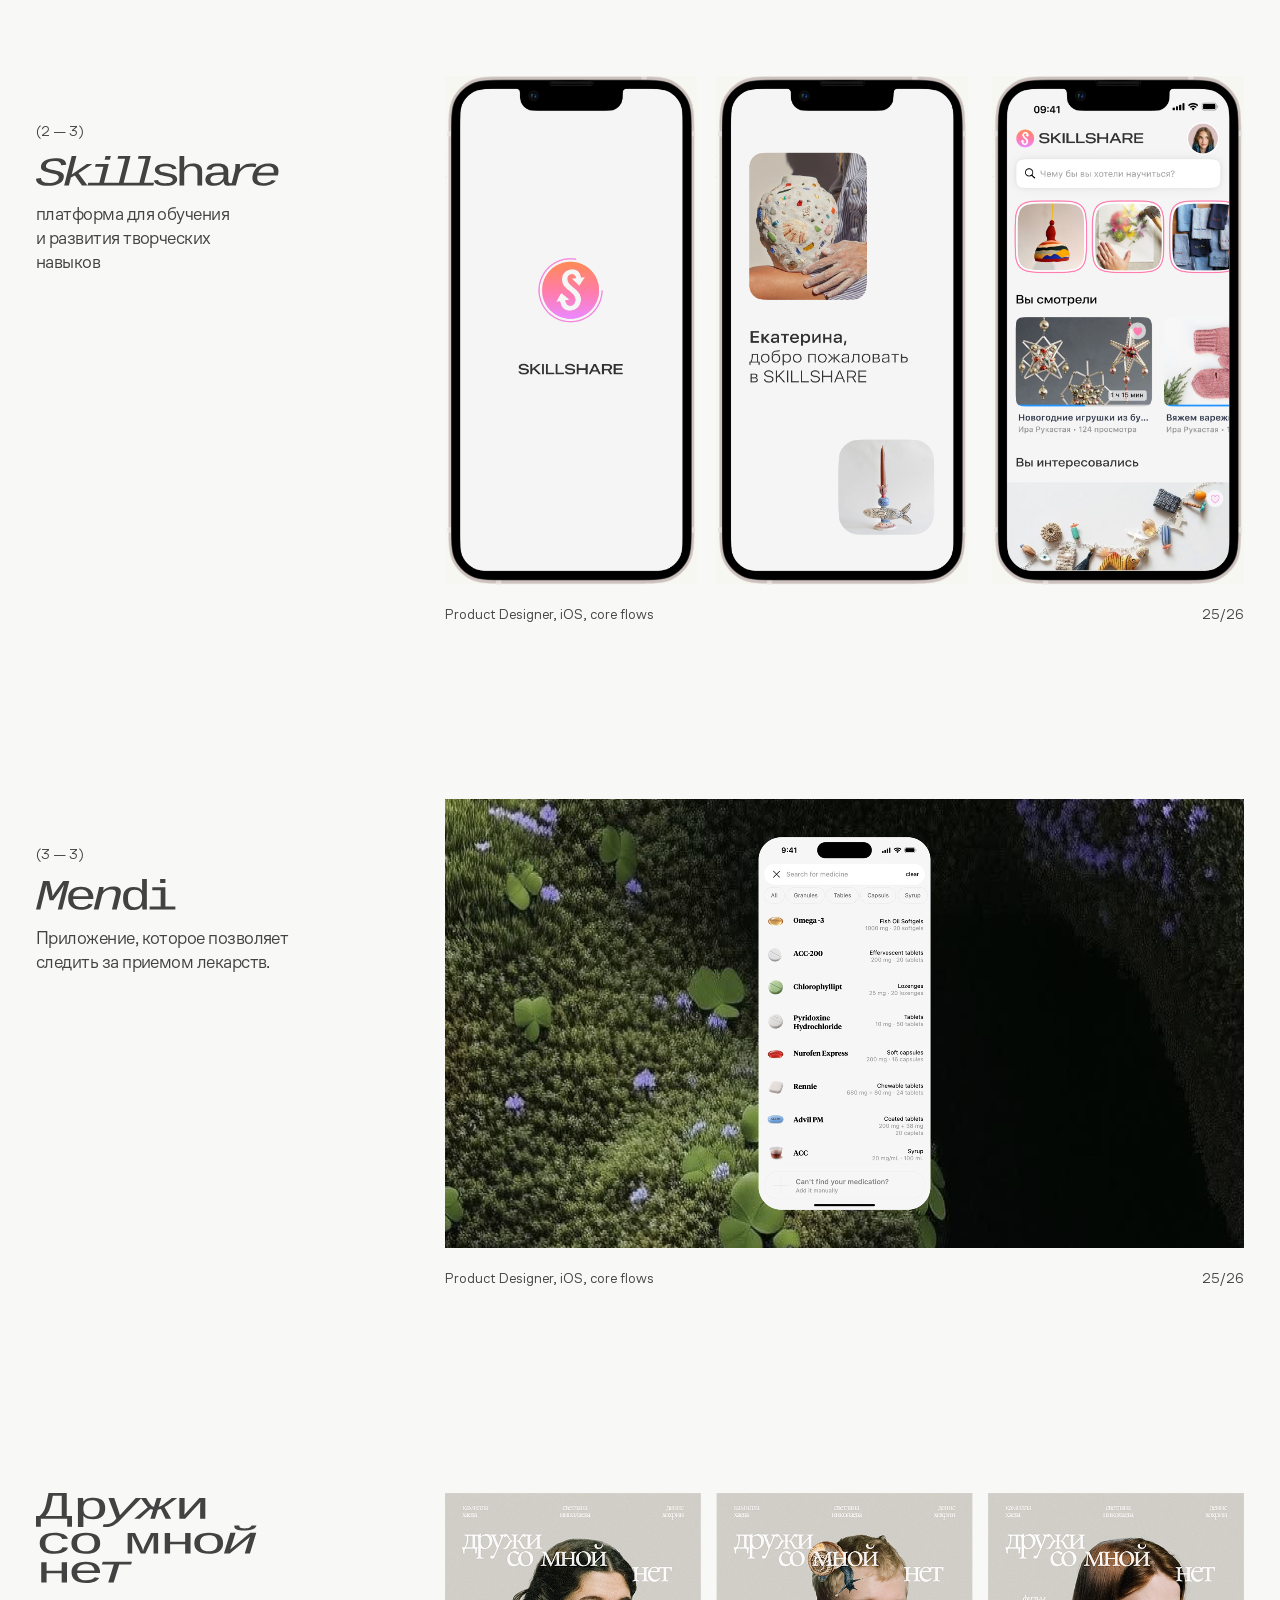
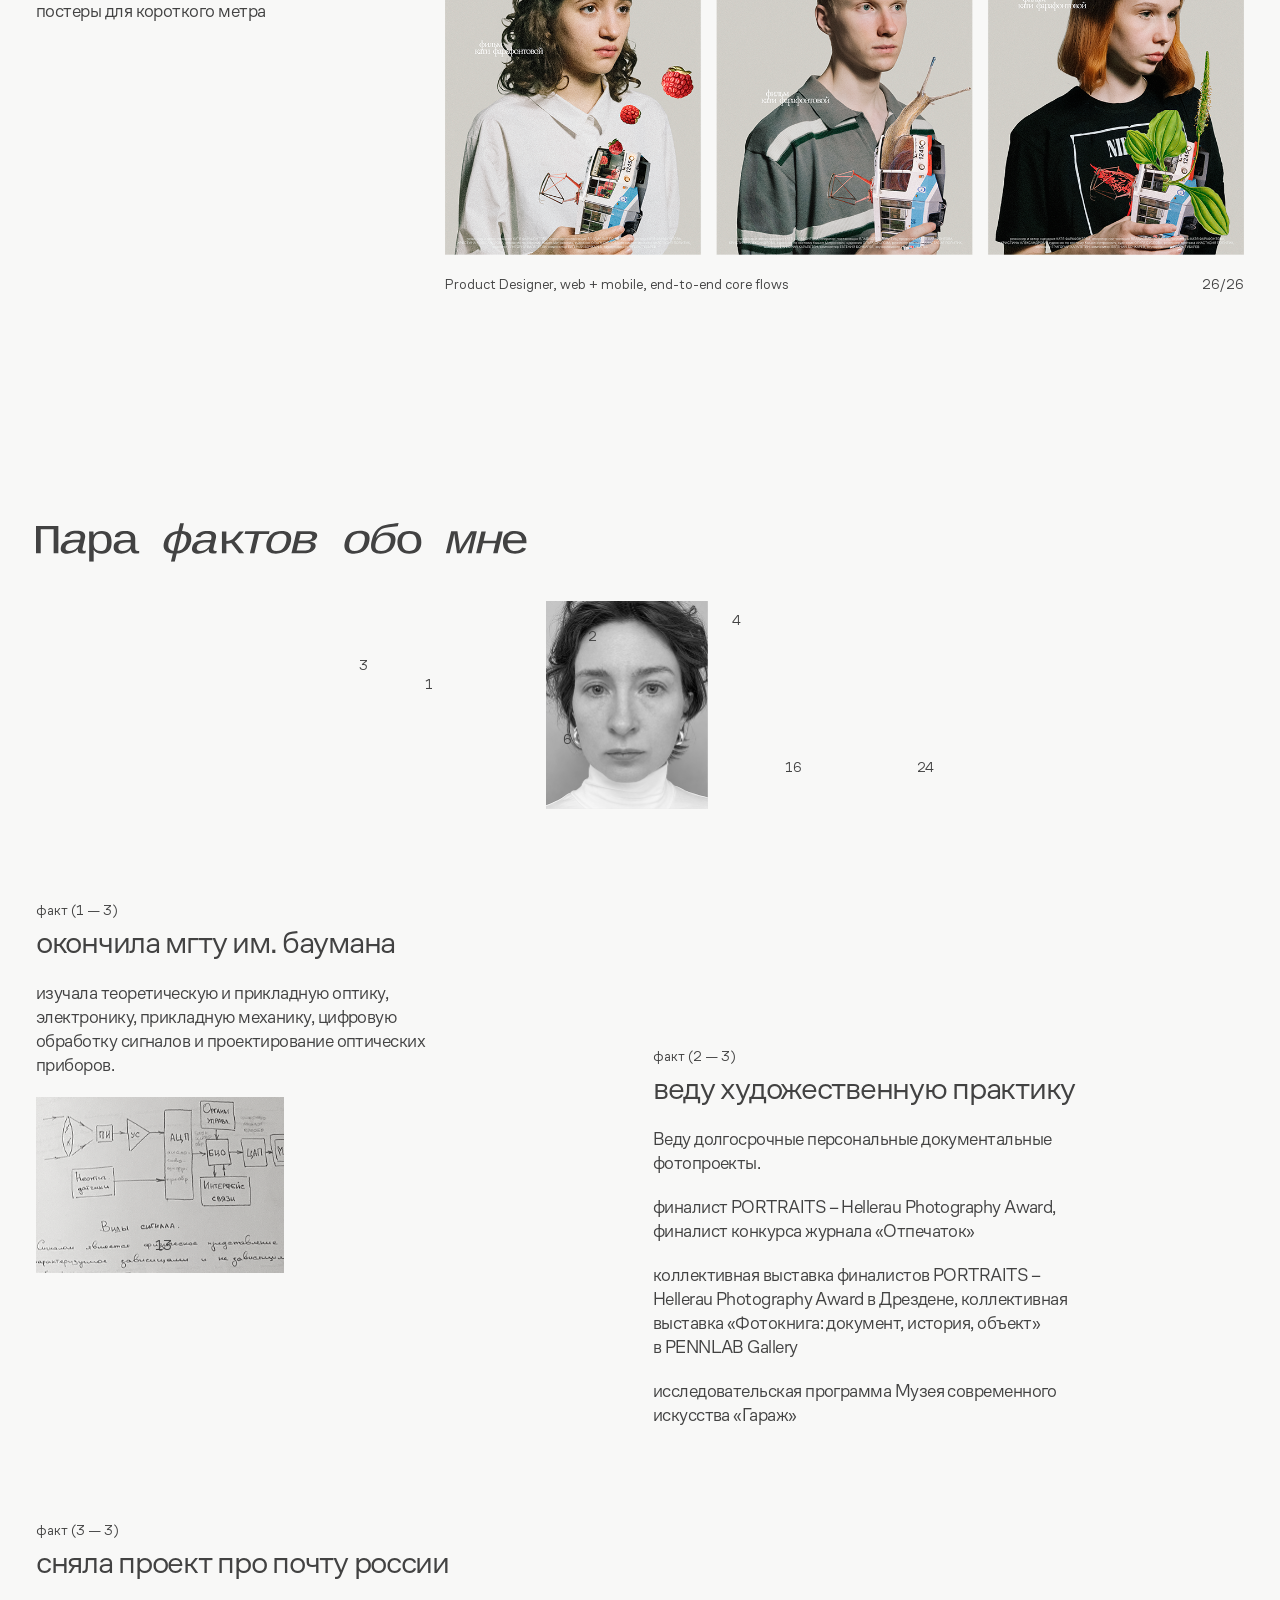
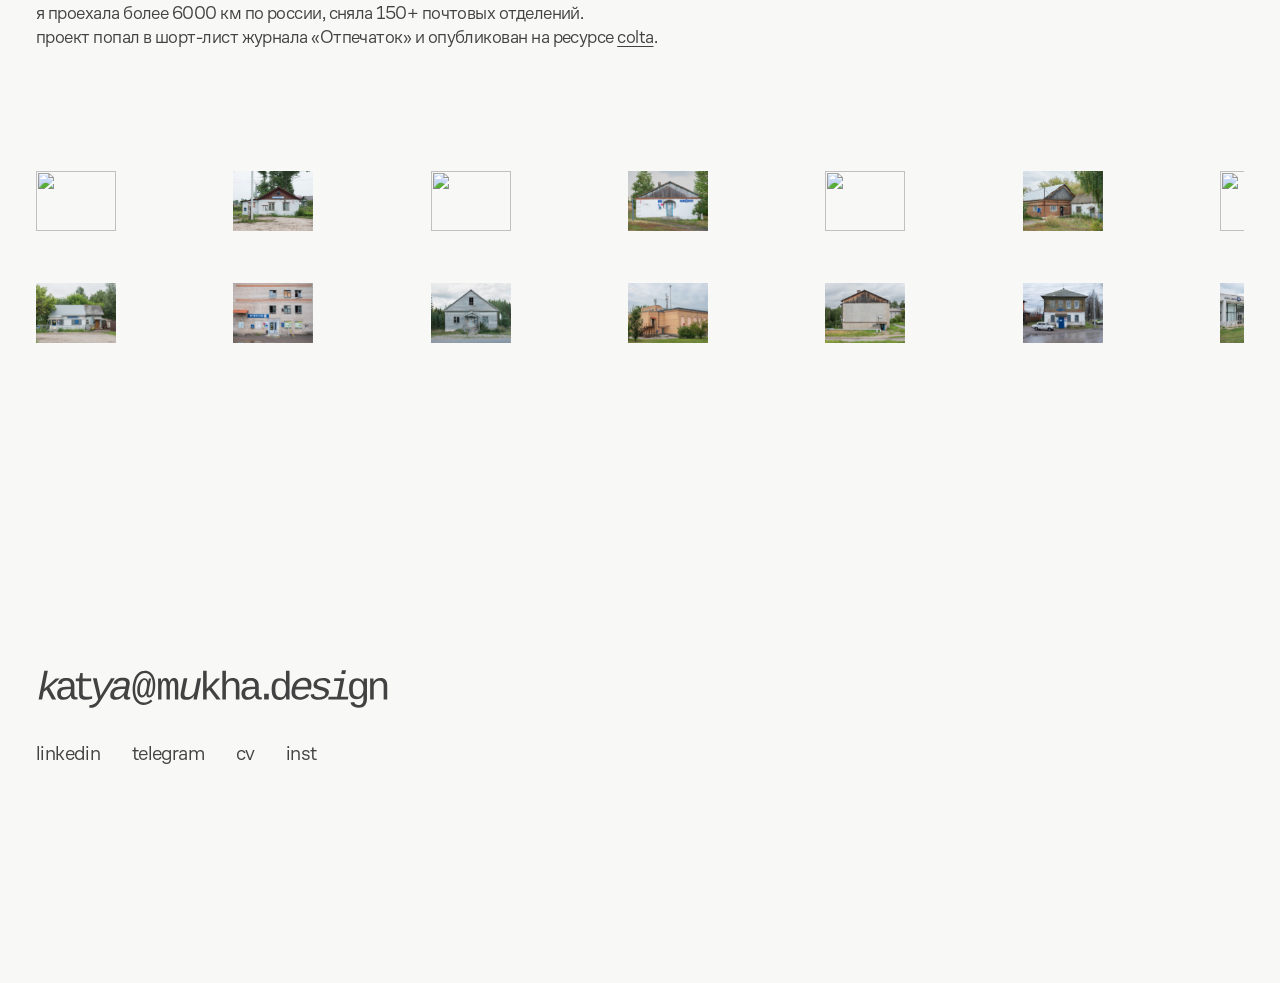
==== commit bde2a4db: "-" ====
--- a/index.html
+++ b/index.html
@@ -2253,11 +2253,11 @@
     <img class="is-copied-icon" src="assets/Icons/copied_coursor.svg" alt="">
   </div>
   <div class="loader-screen" aria-hidden="true">
-    <img class="loader-fly" src="mukha.png?v=72c97e0b" alt="">
+    <img class="loader-fly" src="mukha.jpg" alt="">
   </div>
   <main>
     <section class="hero" aria-labelledby="hero-title">
-      <img class="hero__mukha" src="mukha.png?v=72c97e0b" alt="">
+      <img class="hero__mukha" src="mukha.jpg" alt="">
       <span class="hero__mukha-overlay" aria-hidden="true"></span>
       <div class="hero__katya" data-svg-src="Katya.svg">
         <img src="Katya.svg" alt="Katya Mukha">
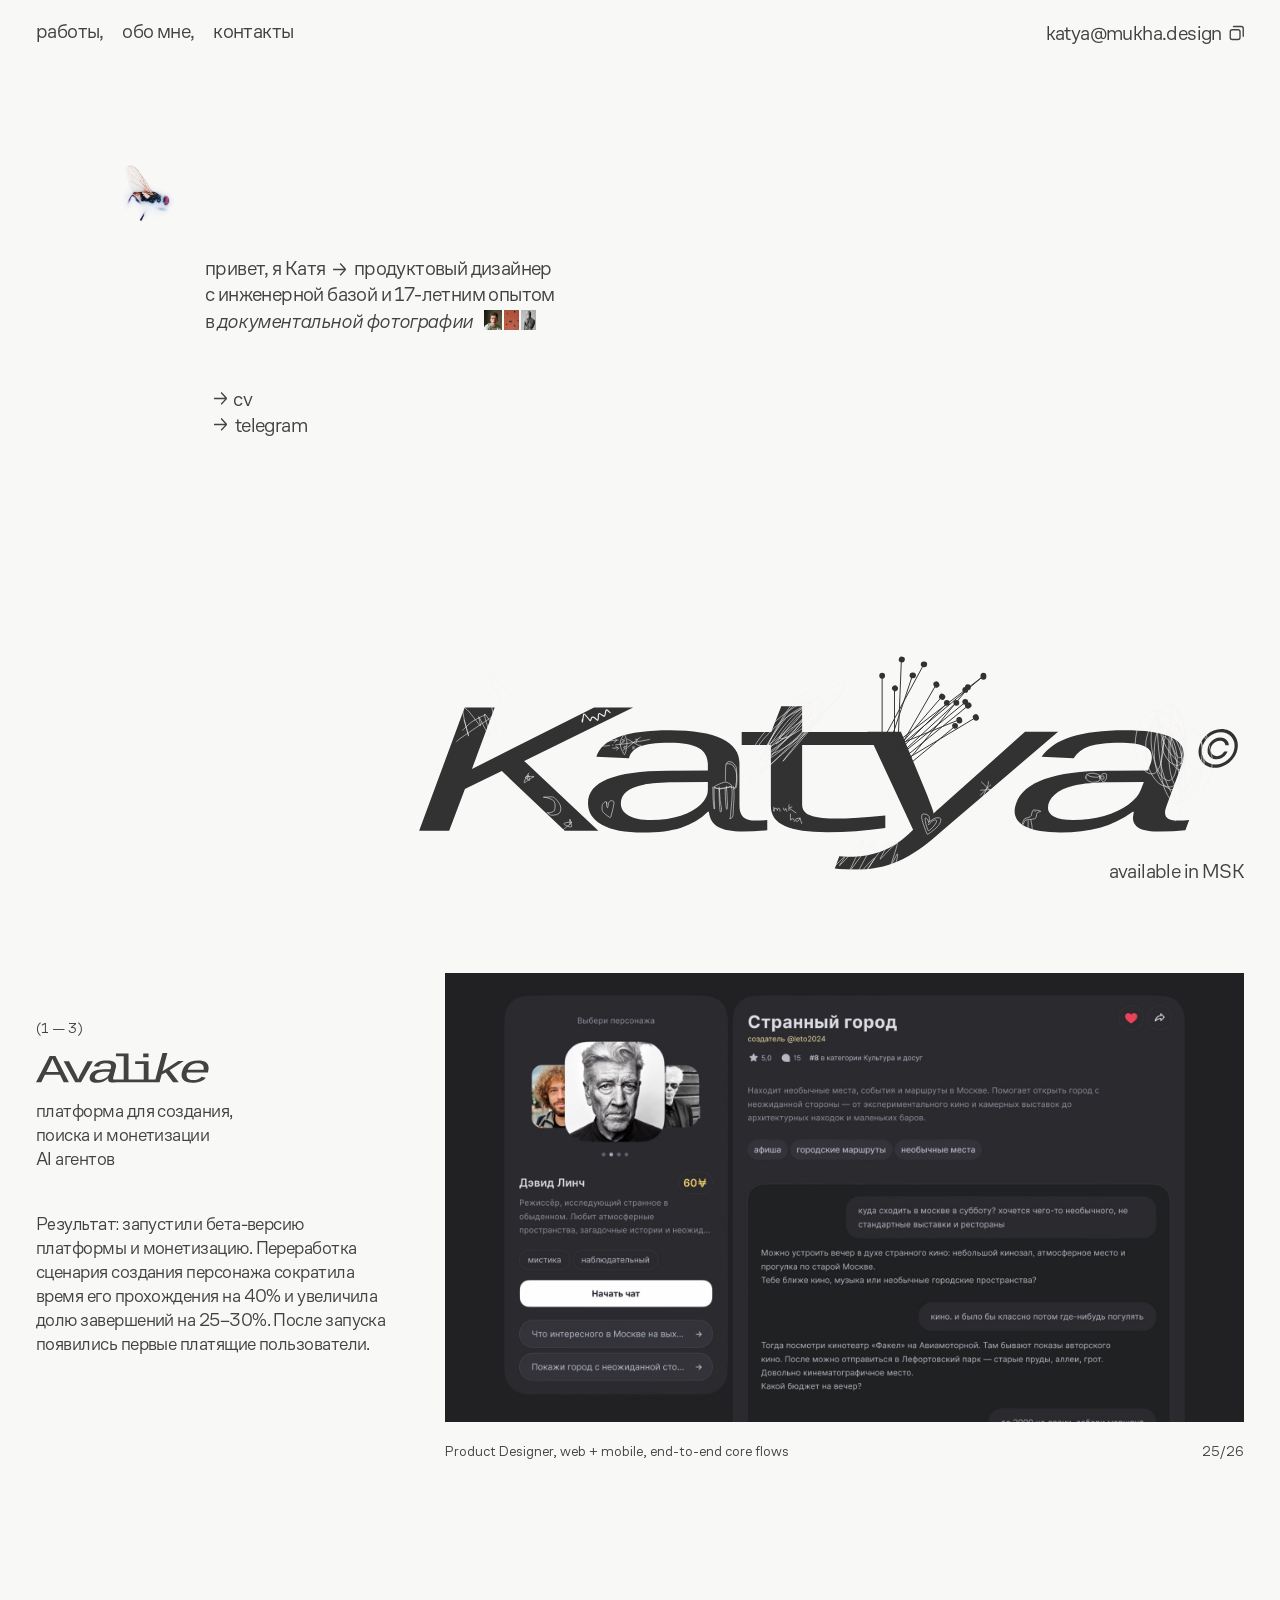
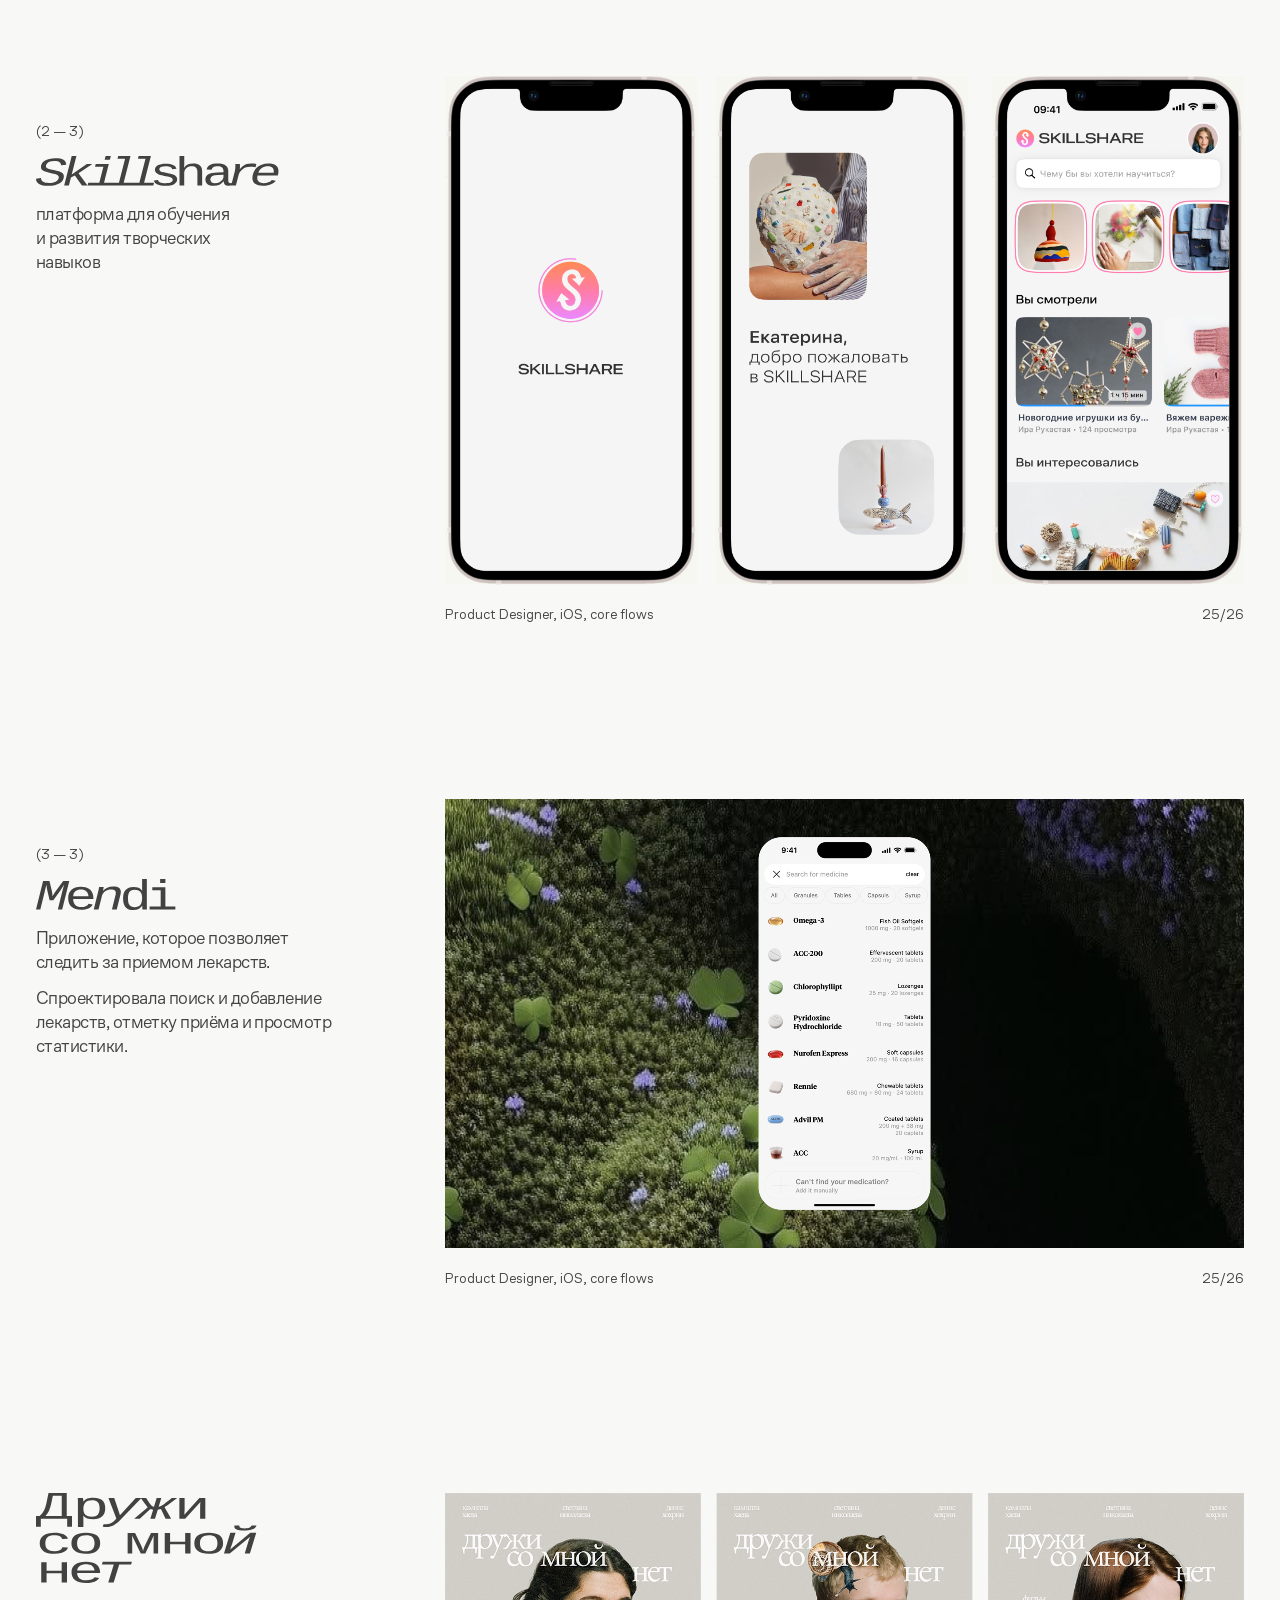
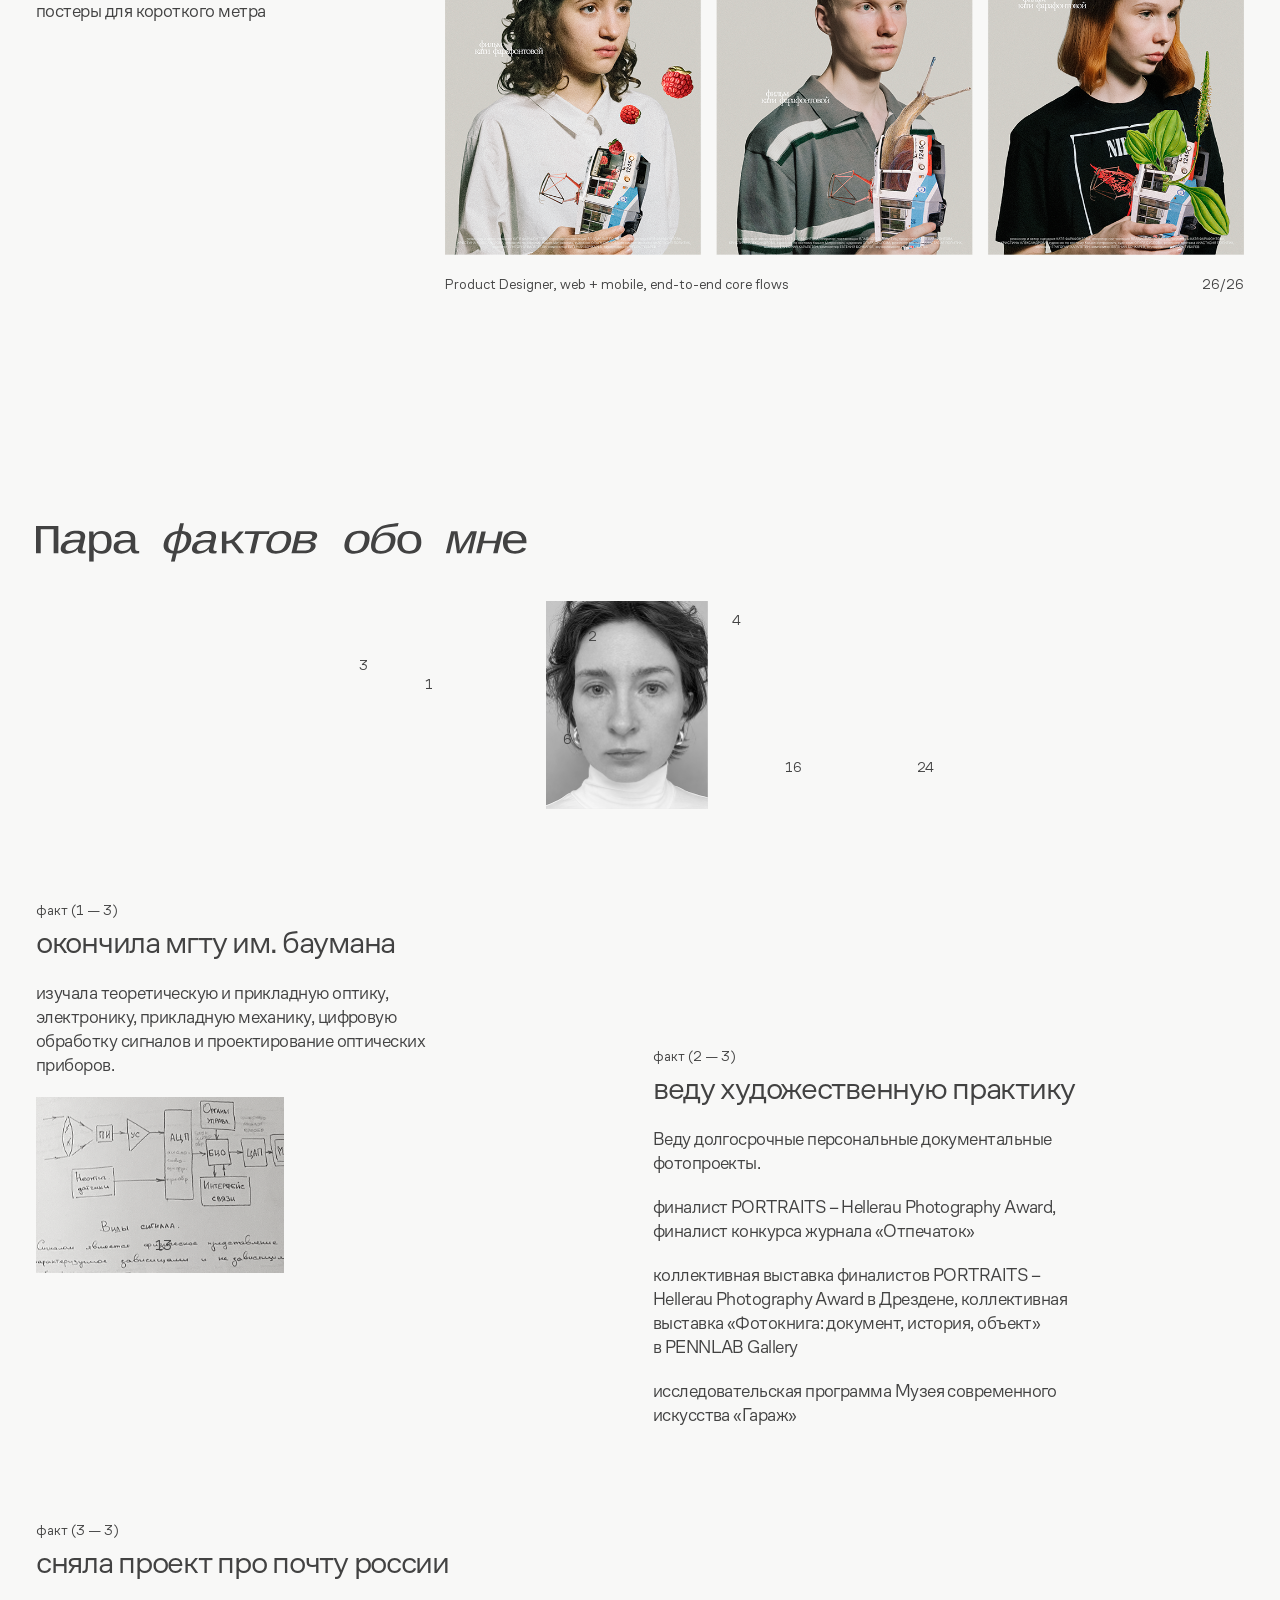
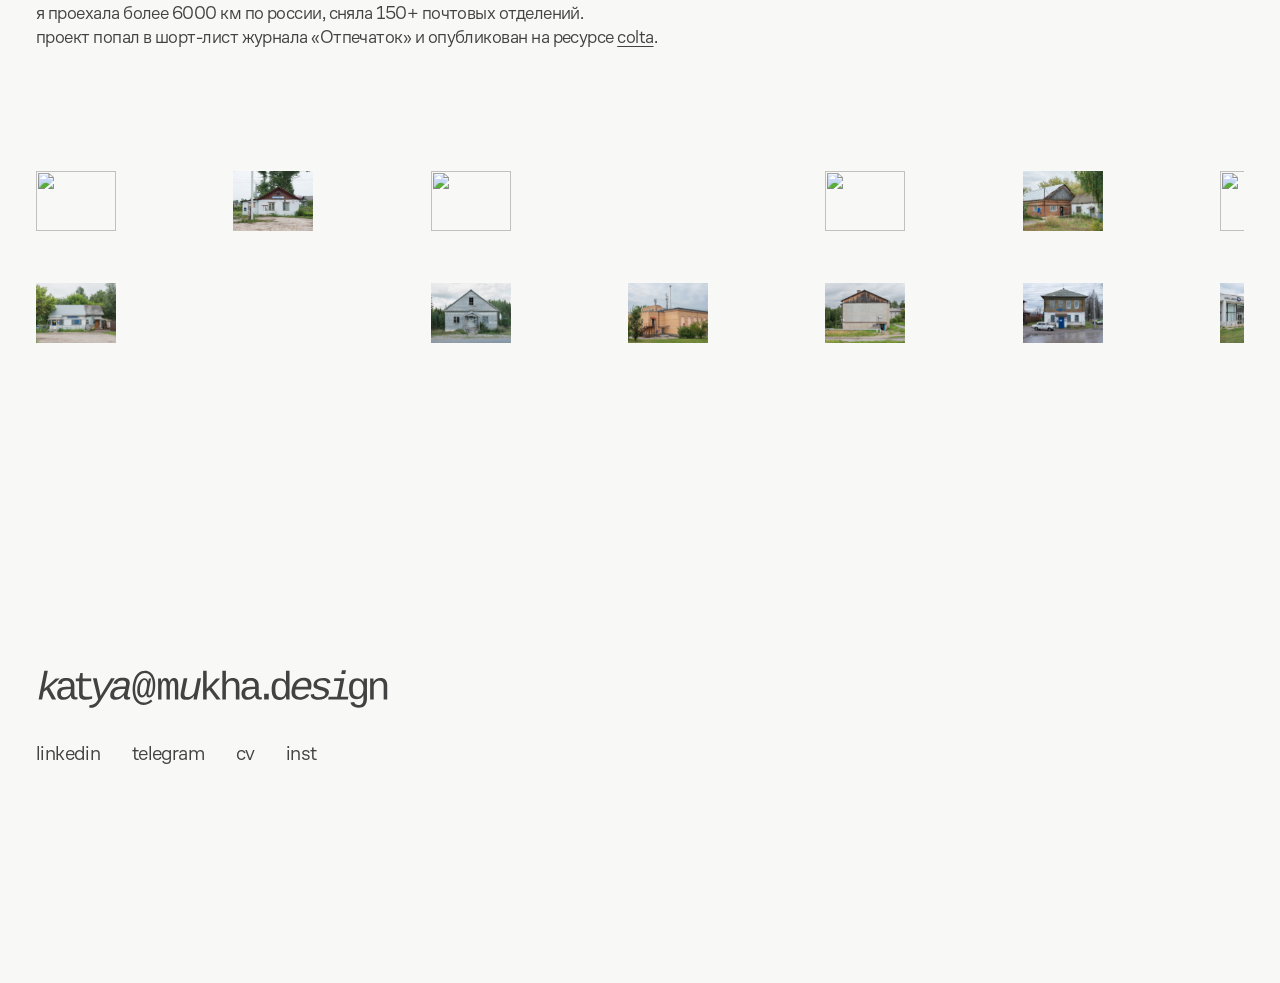
==== commit 66e3cd35: "-" ====
--- a/index.html
+++ b/index.html
@@ -849,7 +849,7 @@
     }
 
     #case-avalike .case-screen__info {
-      top: 106.5px;
+      --case-info-top: 106.5px;
     }
 
     #case-avalike .case-screen__content {
@@ -858,11 +858,11 @@
 
     #case-skillshare .case-screen__info,
     #case-mendi .case-screen__info {
-      top: 126.5px;
+      --case-info-top: 126.5px;
     }
 
     #case-friends .case-screen__info {
-      top: 92.5px;
+      --case-info-top: 92.5px;
     }
 
     @media (min-width: 700px) and (max-width: 900px) {
@@ -1371,7 +1371,7 @@
     .case-screen__info {
       position: absolute;
       z-index: 1;
-      top: 193px;
+      top: var(--case-info-top, 193px);
       left: var(--page-padding);
       width: 350px;
     }
@@ -1466,6 +1466,19 @@
     .case-screen__visual {
       width: fit-content;
       max-width: 100%;
+    }
+
+    .case-screen__cover-link:is(:hover, :focus-visible) {
+      opacity: 1;
+    }
+
+    .case-screen__cover-link:focus-visible {
+      outline: 2px solid currentColor;
+      outline-offset: 5px;
+    }
+
+    .case-screen__cover-link video {
+      pointer-events: none;
     }
 
     .case-screen__footer {
@@ -1653,7 +1666,7 @@
         display: none;
       }
 
-      #case-avalike .case-screen__result {
+      :is(#case-avalike, #case-mendi) .case-screen__result {
         grid-column: 1 / -1;
         grid-row: 3;
       }
@@ -1663,7 +1676,7 @@
         grid-row: 3;
       }
 
-      #case-avalike .case-screen__rule {
+      :is(#case-avalike, #case-mendi) .case-screen__rule {
         grid-row: 4;
       }
 
@@ -2217,6 +2230,55 @@
 
     .hero__email {
       line-height: var(--case-heading-height);
+    }
+
+    @media (width < 1200px) {
+      .case-screen .case-screen__description,
+      .case-screen .case-screen__result,
+      #case-avalike .case-screen__description {
+        font-size: calc(var(--font-body-size) - 2px);
+        line-height: calc(var(--font-body-line-height) - 2px);
+      }
+
+      #case-avalike .case-screen__description {
+        margin-bottom: 0;
+      }
+    }
+
+    @media (700px < width < 1200px) {
+      .case-screen__info {
+        position: relative;
+        grid-column: 1 / span 4;
+        grid-row: 1;
+        align-self: start;
+        top: auto;
+        left: auto;
+        width: auto;
+        min-width: 0;
+        margin-top: var(--case-info-top, 193px);
+        margin-bottom: 24px;
+        overflow-wrap: anywhere;
+      }
+
+      .case-screen__info .case-screen__logo {
+        max-width: 100%;
+      }
+
+      .case-screen__description br {
+        display: none;
+      }
+
+      .case-screen__content {
+        align-self: start;
+        min-width: 0;
+      }
+    }
+
+    @media (700px <= width <= 767px) {
+      :is(#avalike-title, #skillshare-title) {
+        --case-heading-height: 24.7168px;
+        --heading-x-height: calc(var(--case-heading-height) * 0.702256410);
+      }
     }
 
     @media (max-width: 767px) {
@@ -2322,8 +2384,8 @@
         <div class="case-screen__rule" aria-hidden="true"></div>
       </div>
 
-      <div class="case-screen__content">
-        <figure class="case-screen__visual">
+      <a class="case-screen__content case-screen__cover-link" href="avalike.html" aria-label="Смотреть кейс Avalike" data-avalike-link>
+        <figure class="case-screen__visual" data-avalike-cover>
           <video poster="assets/images/avalike/avalike-case-hero-character-poster.jpg" width="1301" height="845" autoplay muted playsinline loop preload="metadata" aria-label="Обложка кейса Avalike">
               <source src="assets/images/avalike/avalike-case-hero-720p.mp4" media="(max-width: 767px)" type="video/mp4">
               <source src="assets/images/avalike/avalike-case-hero-1080p.mp4" media="(max-width: 1439px)" type="video/mp4">
@@ -2335,7 +2397,7 @@
           <p class="case-screen__caption">Product Designer, web + mobile, end-to-end core flows</p>
           <p class="case-screen__count">25/26</p>
         </footer>
-      </div>
+      </a>
     </section>
 
     <section class="case-screen" id="case-skillshare" aria-labelledby="skillshare-title">
@@ -2363,6 +2425,7 @@
         <p class="case-screen__index">(3 — 3)</p>
         <img class="case-screen__logo" id="mendi-title" src="Mendi.svg" alt="Mendi">
         <p class="case-screen__description">Приложение, которое позволяет следить за приемом лекарств.</p>
+        <p class="case-screen__result">Спроектировала поиск и добавление лекарств, отметку приёма и просмотр статистики.</p>
         <div class="case-screen__rule" aria-hidden="true"></div>
       </div>
 
@@ -3874,12 +3937,12 @@
     });
 
     const casePages = {
-      "case-avalike": "https://mukha.design/avalike",
       "case-skillshare": "https://mukha.design/skillshare",
       "case-mendi": "https://mukha.design/mendi"
     };
 
     caseScreens.forEach((caseScreen) => {
+      if (!casePages[caseScreen.id]) return;
       caseScreen.addEventListener("click", (event) => {
         const contentBounds = getCaseVisualHoverBounds(caseScreen);
         const isOnCaseContent =
@@ -3916,5 +3979,6 @@
     }, { once: true });
 
   </script>
+  <script src="avalike-transition.js"></script>
 </body>
 </html>
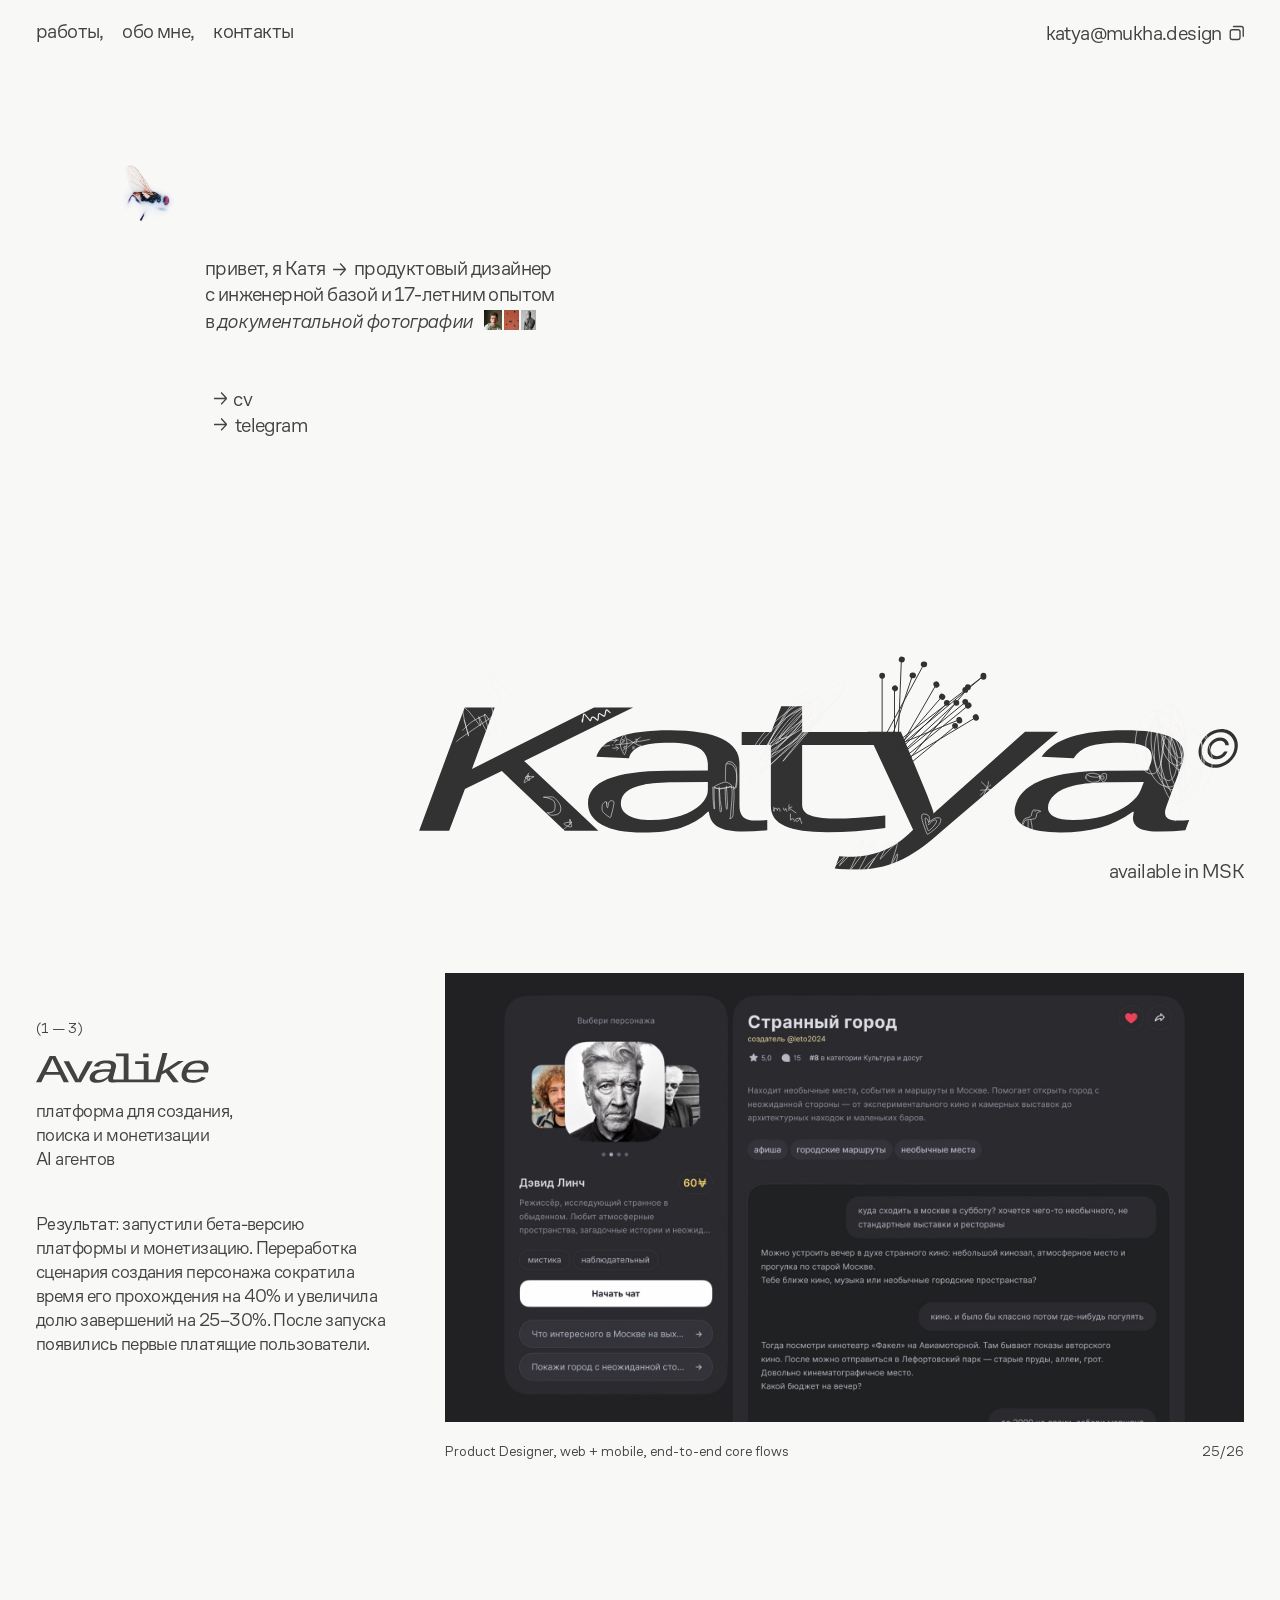
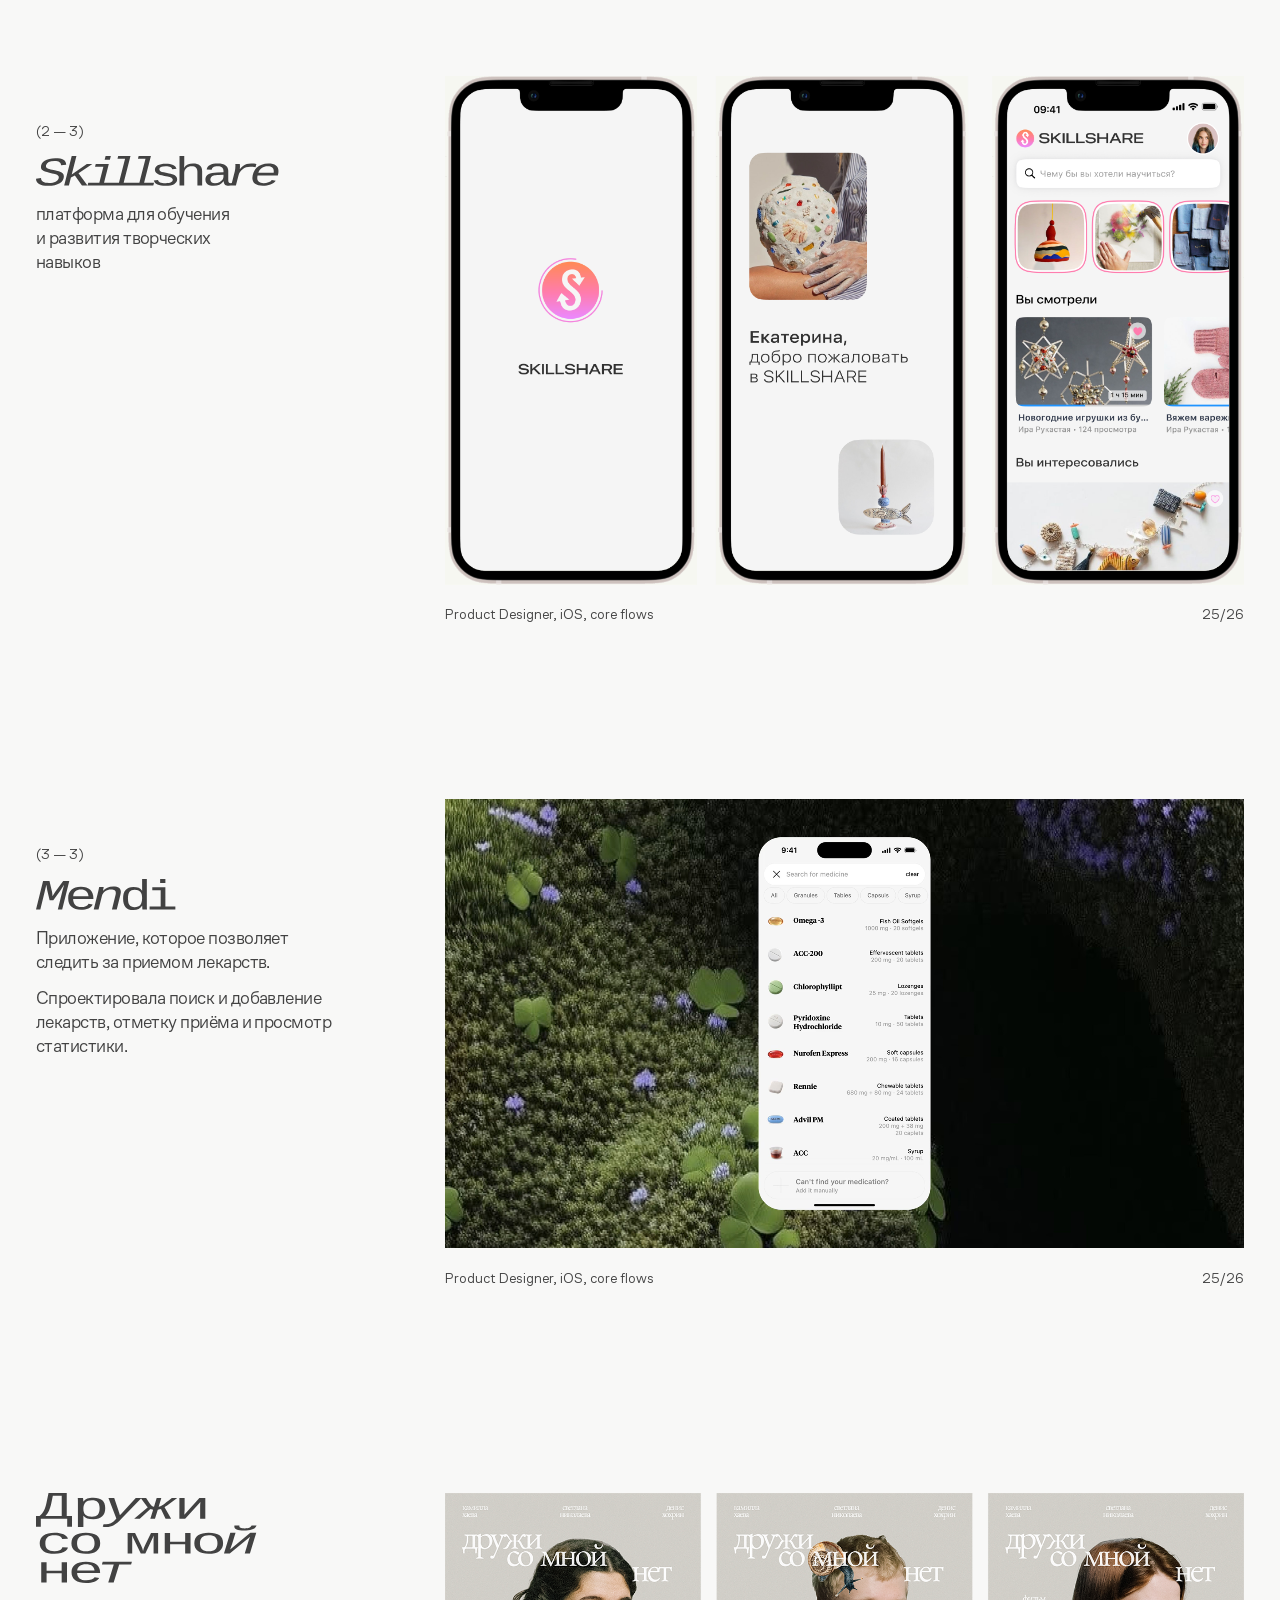
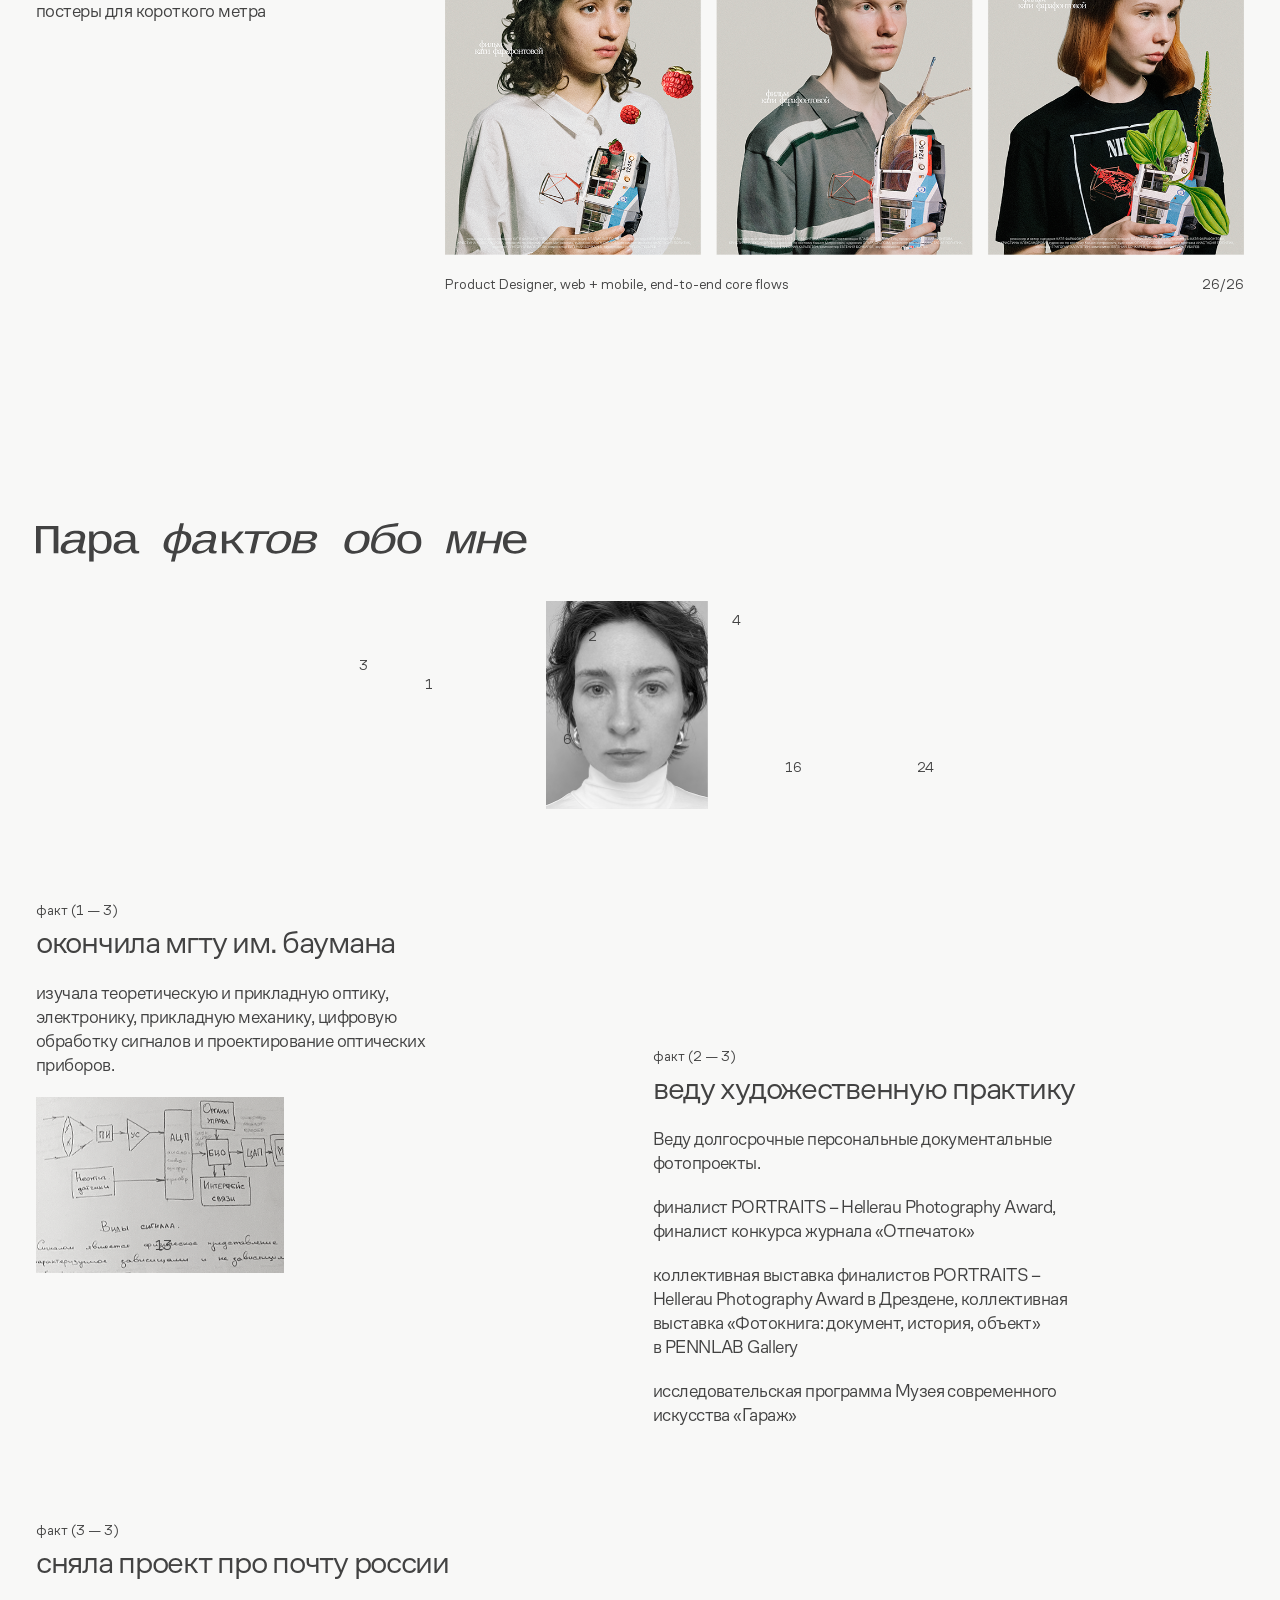
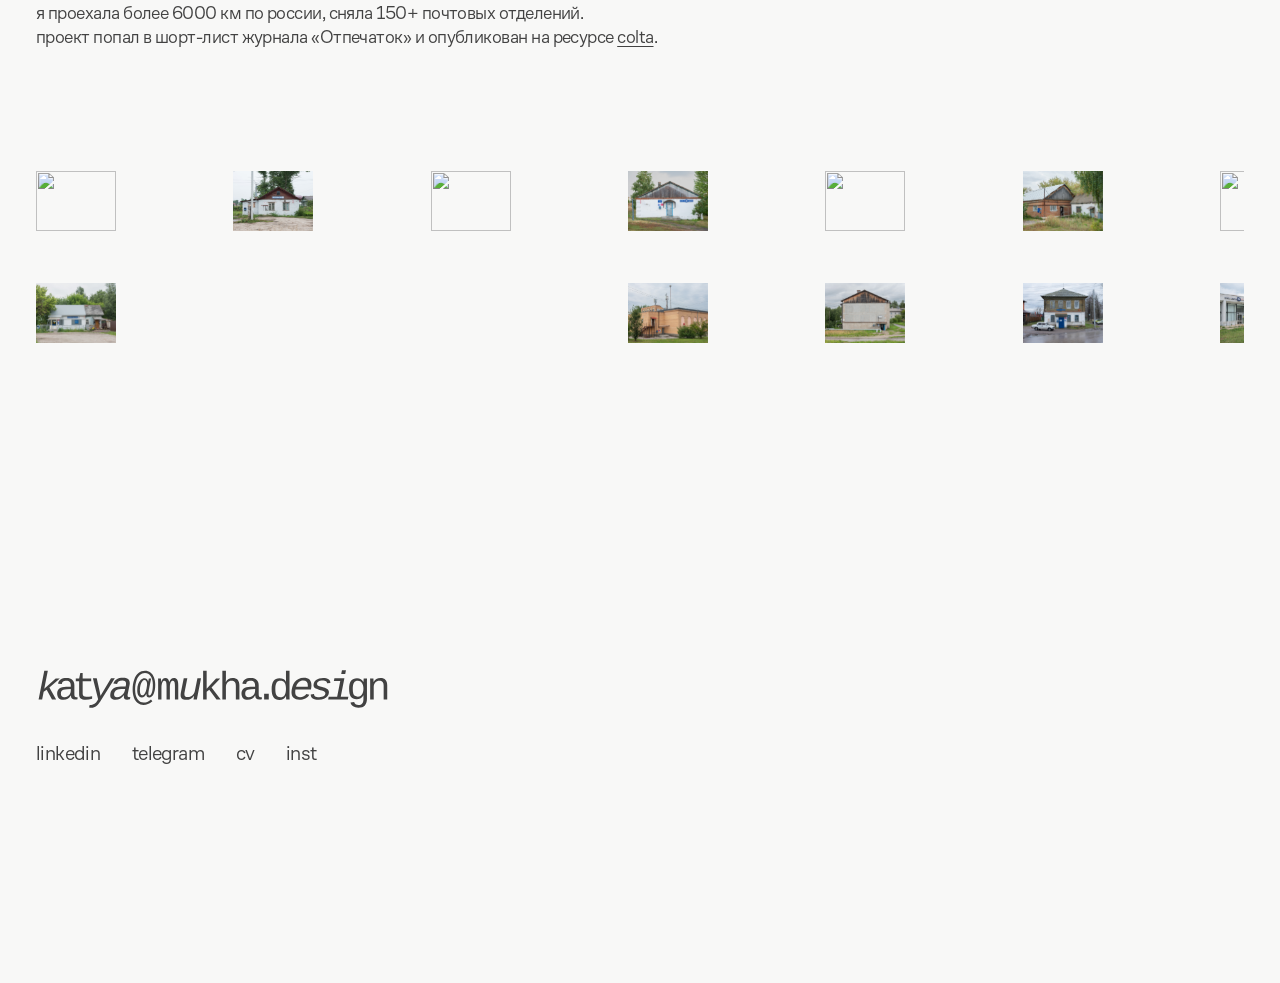
==== commit f766952e: "-" ====
--- a/index.html
+++ b/index.html
@@ -421,6 +421,8 @@
       opacity: 0;
     }
 
+    body.skip-home-intro .loader-screen { display: none; }
+
     .loader-fly {
       position: fixed;
       z-index: 100;
@@ -2299,6 +2301,16 @@
   <script src="mobile-navigation.js" defer></script>
 </head>
 <body>
+  <script>
+    {
+      const homeURL = new URL(location.href);
+      if (homeURL.searchParams.get("from") === "case") {
+        document.body.classList.add("skip-home-intro", "is-loaded", "is-fly-complete");
+        homeURL.searchParams.delete("from");
+        history.replaceState(history.state, "", homeURL);
+      }
+    }
+  </script>
   <!-- Tint external SVG artwork through its alpha channel, only on mobile.
        Source paths, including the email's fixed fill/blend mode, stay unchanged. -->
   <svg width="0" height="0" aria-hidden="true" focusable="false" style="position:absolute; pointer-events:none; overflow:hidden">
@@ -2552,6 +2564,11 @@
     <a href="https://t.me/katyamukha" target="_blank" rel="noreferrer"><img class="hero__link-arrow" src="assets/Icons/arrow.svg" alt="">telegram</a>
   </nav>
   <script>
+    const homePageEvents = new AbortController();
+    window.addEventListener("avalike:leaving-home", () => homePageEvents.abort(), { once: true });
+    const listenOnHome = (target, type, listener, options = {}) => {
+      target.addEventListener(type, listener, { ...options, signal: homePageEvents.signal });
+    };
     if ("scrollRestoration" in history) history.scrollRestoration = "manual";
     const navigationEntry = performance.getEntriesByType("navigation")[0];
     const isPageReload = navigationEntry?.type === "reload";
@@ -2560,7 +2577,7 @@
     }
     window.scrollTo(0, 0);
     if (isPageReload) {
-      window.addEventListener("pageshow", () => window.scrollTo(0, 0), { once: true });
+      listenOnHome(window, "pageshow", () => window.scrollTo(0, 0), { once: true });
     }
 
     const initializeKatyaDrawing = async () => {
@@ -2758,16 +2775,16 @@
       });
     };
     // Listen outside the logo too: the cursor's circle can overlap it from outside.
-    window.addEventListener("pointermove", handleKatyaPointer, { passive: true });
+    listenOnHome(window, "pointermove", handleKatyaPointer, { passive: true });
     const clearKatyaPointer = () => {
       katyaPreviousPointer = null;
       katyaGroups.forEach(group => { group.inside = false; });
     };
     document.documentElement.addEventListener("pointerleave", clearKatyaPointer);
-    window.addEventListener("pointercancel", clearKatyaPointer);
-    window.addEventListener("blur", clearKatyaPointer);
-    window.addEventListener("scroll", clearKatyaPointer, { passive: true });
-    window.addEventListener("resize", clearKatyaPointer, { passive: true });
+    listenOnHome(window, "pointercancel", clearKatyaPointer);
+    listenOnHome(window, "blur", clearKatyaPointer);
+    listenOnHome(window, "scroll", clearKatyaPointer, { passive: true });
+    listenOnHome(window, "resize", clearKatyaPointer, { passive: true });
     katyaReducedMotion.addEventListener("change", () => {
       if (!katyaReducedMotion.matches) return;
       cancelAnimationFrame(katyaFrame);
@@ -2821,12 +2838,13 @@
       });
     };
     const scheduleCaseSpacing = () => {
+      if (homePageEvents.signal.aborted) return;
       cancelAnimationFrame(caseSpacingFrame);
       caseSpacingFrame = requestAnimationFrame(updateCaseSpacing);
     };
     scheduleCaseSpacing();
-    window.addEventListener("resize", scheduleCaseSpacing);
-    window.addEventListener("load", scheduleCaseSpacing, { once: true });
+    listenOnHome(window, "resize", scheduleCaseSpacing);
+    listenOnHome(window, "load", scheduleCaseSpacing, { once: true });
     document.fonts.ready.then(scheduleCaseSpacing);
     allCaseScreens.forEach((section) => {
       const media = getCaseMedia(section);
@@ -3054,7 +3072,7 @@
       if (!photoTrigger.contains(event.target) && !photoStack.contains(event.target)) stopHeroPhotos();
     });
     heroScreen.addEventListener("pointerleave", stopHeroPhotos);
-    window.addEventListener("resize", () => {
+    listenOnHome(window, "resize", () => {
       if (window.innerWidth < 1000) stopHeroPhotos();
       else if (photoStack.classList.contains("is-open")) renderPhotoFan();
     });
@@ -3217,7 +3235,7 @@
     };
 
     desktopPhotoClose.addEventListener("click", () => closeDesktopComposition());
-    document.addEventListener("keydown", (event) => {
+    listenOnHome(document, "keydown", (event) => {
       if (event.key === "Escape") closeDesktopComposition();
     });
 
@@ -3282,7 +3300,7 @@
     desktopPhotoComposition.addEventListener("click", (event) => {
       if (event.target === desktopPhotoComposition) closeDesktopComposition();
     });
-    window.addEventListener("resize", () => {
+    listenOnHome(window, "resize", () => {
       if (window.innerWidth < 768 && desktopPhotoState !== "closed") closeDesktopComposition();
       else if (desktopPhotoState === "open" || desktopPhotoState === "opening") renderDesktopComposition();
     });
@@ -3708,10 +3726,10 @@
       const bottom = Math.max(...bounds.map((item) => item.bottom));
       if (event.clientY < top || event.clientY > bottom) closeMobilePhotoViewer();
     });
-    document.addEventListener("keydown", (event) => {
+    listenOnHome(document, "keydown", (event) => {
       if (event.key === "Escape") closeMobilePhotoViewer();
     });
-    window.addEventListener("resize", () => {
+    listenOnHome(window, "resize", () => {
       if (!isMobilePhotoViewer()) closeMobilePhotoViewer();
       else if (mobilePhotoViewer.classList.contains("is-open") && !mobilePhotoBusy && !mobilePhotoDragging) renderMobilePhotoDeck();
     });
@@ -3736,7 +3754,7 @@
       postOfficeScrollIndicator.setAttribute("aria-valuenow", String(Math.round(progress * 100)));
     };
     postOfficeGallery.addEventListener("scroll", updatePostOfficeScrollIndicator, { passive: true });
-    window.addEventListener("resize", updatePostOfficeScrollIndicator);
+    listenOnHome(window, "resize", updatePostOfficeScrollIndicator);
     updatePostOfficeScrollIndicator();
     let postOfficeIndicatorDrag = null;
     const scrollPostOfficeFromIndicator = (event) => {
@@ -3839,8 +3857,8 @@
         item.section.style.setProperty("--mobile-case-offset", `${offset}px`);
       });
     };
-    window.addEventListener("resize", updateMobileCaseParallax, { passive: true });
-    window.addEventListener("load", updateMobileCaseParallax, { once: true });
+    listenOnHome(window, "resize", updateMobileCaseParallax, { passive: true });
+    listenOnHome(window, "load", updateMobileCaseParallax, { once: true });
     mobileCaseMotion.addEventListener("change", updateMobileCaseParallax);
 
     const updateHeroParallax = () => {
@@ -3855,7 +3873,7 @@
       parallaxFrame = undefined;
     };
 
-    window.addEventListener("scroll", () => {
+    listenOnHome(window, "scroll", () => {
       if (!parallaxFrame) parallaxFrame = window.requestAnimationFrame(updateHeroParallax);
       document.body.classList.toggle("case-active", window.scrollY > 80);
     }, { passive: true });
@@ -3863,52 +3881,56 @@
     updateHeroParallax();
     document.body.classList.toggle("case-active", window.scrollY > 80);
 
-    const loaderFly = document.querySelector(".loader-fly");
-    const getFlyAngle = (style) => {
-      const matrix = new DOMMatrixReadOnly(style.transform === "none" ? undefined : style.transform);
-      let angle = Math.atan2(matrix.b, matrix.a) * 180 / Math.PI;
-      // Include the independent CSS rotate property if it is used on the final fly.
-      const rotation = style.rotate || "none";
-      if (rotation !== "none") {
-        const value = rotation.trim().split(/\s+/).pop();
-        const number = parseFloat(value);
-        if (Number.isFinite(number)) {
-          angle += value.endsWith("grad") ? number * 0.9
-            : value.endsWith("rad") ? number * 180 / Math.PI
-            : value.endsWith("turn") ? number * 360 : number;
+    if (document.body.classList.contains("skip-home-intro")) {
+      document.querySelector(".loader-screen").remove();
+    } else {
+      const loaderFly = document.querySelector(".loader-fly");
+      const getFlyAngle = (style) => {
+        const matrix = new DOMMatrixReadOnly(style.transform === "none" ? undefined : style.transform);
+        let angle = Math.atan2(matrix.b, matrix.a) * 180 / Math.PI;
+        // Include the independent CSS rotate property if it is used on the final fly.
+        const rotation = style.rotate || "none";
+        if (rotation !== "none") {
+          const value = rotation.trim().split(/\s+/).pop();
+          const number = parseFloat(value);
+          if (Number.isFinite(number)) {
+            angle += value.endsWith("grad") ? number * 0.9
+              : value.endsWith("rad") ? number * 180 / Math.PI
+              : value.endsWith("turn") ? number * 360 : number;
+          }
         }
-      }
-      return angle;
-    };
-    // Both elements use the same artwork, so its intrinsic orientation is shared.
-    // Start at the computed final CSS angle, and finish one clockwise turn later.
-    const flyTargetAngle = getFlyAngle(getComputedStyle(heroFly));
-    const flyTurns = 1;
-    const flyEndAngle = flyTargetAngle + 360 * flyTurns;
-    loaderFly.style.setProperty("--fly-start-angle", `${flyTargetAngle}deg`);
-    loaderFly.style.setProperty("--fly-end-angle", `${flyEndAngle}deg`);
-    loaderFly.style.transform = `translate(-50%, -50%) rotate(${flyTargetAngle}deg)`;
-    loaderFly.addEventListener("animationend", (event) => {
-      if (event.animationName !== "loader-fly-spin") return;
-      // Preserve the exact final transform before releasing the filled animation.
-      loaderFly.style.transform = `translate(-50%, -50%) rotate(${flyEndAngle}deg)`;
-      loaderFly.classList.remove("is-spinning");
-      const target = heroFly.getBoundingClientRect();
-      loaderFly.style.top = `${target.top + target.height / 2}px`;
-      loaderFly.style.left = `${target.left + target.width / 2}px`;
-      loaderFly.style.width = `${target.width}px`;
-      loaderFly.style.height = `${target.height}px`;
-      document.body.classList.add("is-loaded");
-      window.setTimeout(() => {
-        document.body.classList.add("is-fly-complete");
+        return angle;
+      };
+      // Both elements use the same artwork, so its intrinsic orientation is shared.
+      // Start at the computed final CSS angle, and finish one clockwise turn later.
+      const flyTargetAngle = getFlyAngle(getComputedStyle(heroFly));
+      const flyTurns = 1;
+      const flyEndAngle = flyTargetAngle + 360 * flyTurns;
+      loaderFly.style.setProperty("--fly-start-angle", `${flyTargetAngle}deg`);
+      loaderFly.style.setProperty("--fly-end-angle", `${flyEndAngle}deg`);
+      loaderFly.style.transform = `translate(-50%, -50%) rotate(${flyTargetAngle}deg)`;
+      loaderFly.addEventListener("animationend", (event) => {
+        if (event.animationName !== "loader-fly-spin") return;
+        // Preserve the exact final transform before releasing the filled animation.
+        loaderFly.style.transform = `translate(-50%, -50%) rotate(${flyEndAngle}deg)`;
+        loaderFly.classList.remove("is-spinning");
+        const target = heroFly.getBoundingClientRect();
+        loaderFly.style.top = `${target.top + target.height / 2}px`;
+        loaderFly.style.left = `${target.left + target.width / 2}px`;
+        loaderFly.style.width = `${target.width}px`;
+        loaderFly.style.height = `${target.height}px`;
+        document.body.classList.add("is-loaded");
         window.setTimeout(() => {
-          loaderFly.closest(".loader-screen").remove();
-        }, 180);
-      }, 600);
-    }, { once: true });
-    loaderFly.classList.add("is-spinning");
-
-    document.addEventListener("pointermove", (event) => {
+          document.body.classList.add("is-fly-complete");
+          window.setTimeout(() => {
+            loaderFly.closest(".loader-screen").remove();
+          }, 180);
+        }, 600);
+      }, { once: true });
+      loaderFly.classList.add("is-spinning");
+    }
+
+    listenOnHome(document, "pointermove", (event) => {
       let activeCase = null;
 
       caseScreens.forEach((caseScreen) => {
@@ -3971,7 +3993,7 @@
     };
     emailButton.addEventListener("click", handleEmailCopy);
 
-    document.addEventListener('DOMContentLoaded', () => {
+    listenOnHome(document, 'DOMContentLoaded', () => {
       window.siteEmailCopy.bind(document.querySelector('.contacts-screen__email'), {
         container: document.querySelector('.contacts-screen'),
         button: document.querySelector('.contacts-screen__copy')
@@ -3979,6 +4001,6 @@
     }, { once: true });
 
   </script>
-  <script src="avalike-transition.js"></script>
+  <script src="avalike-transition.js?v=4"></script>
 </body>
 </html>
